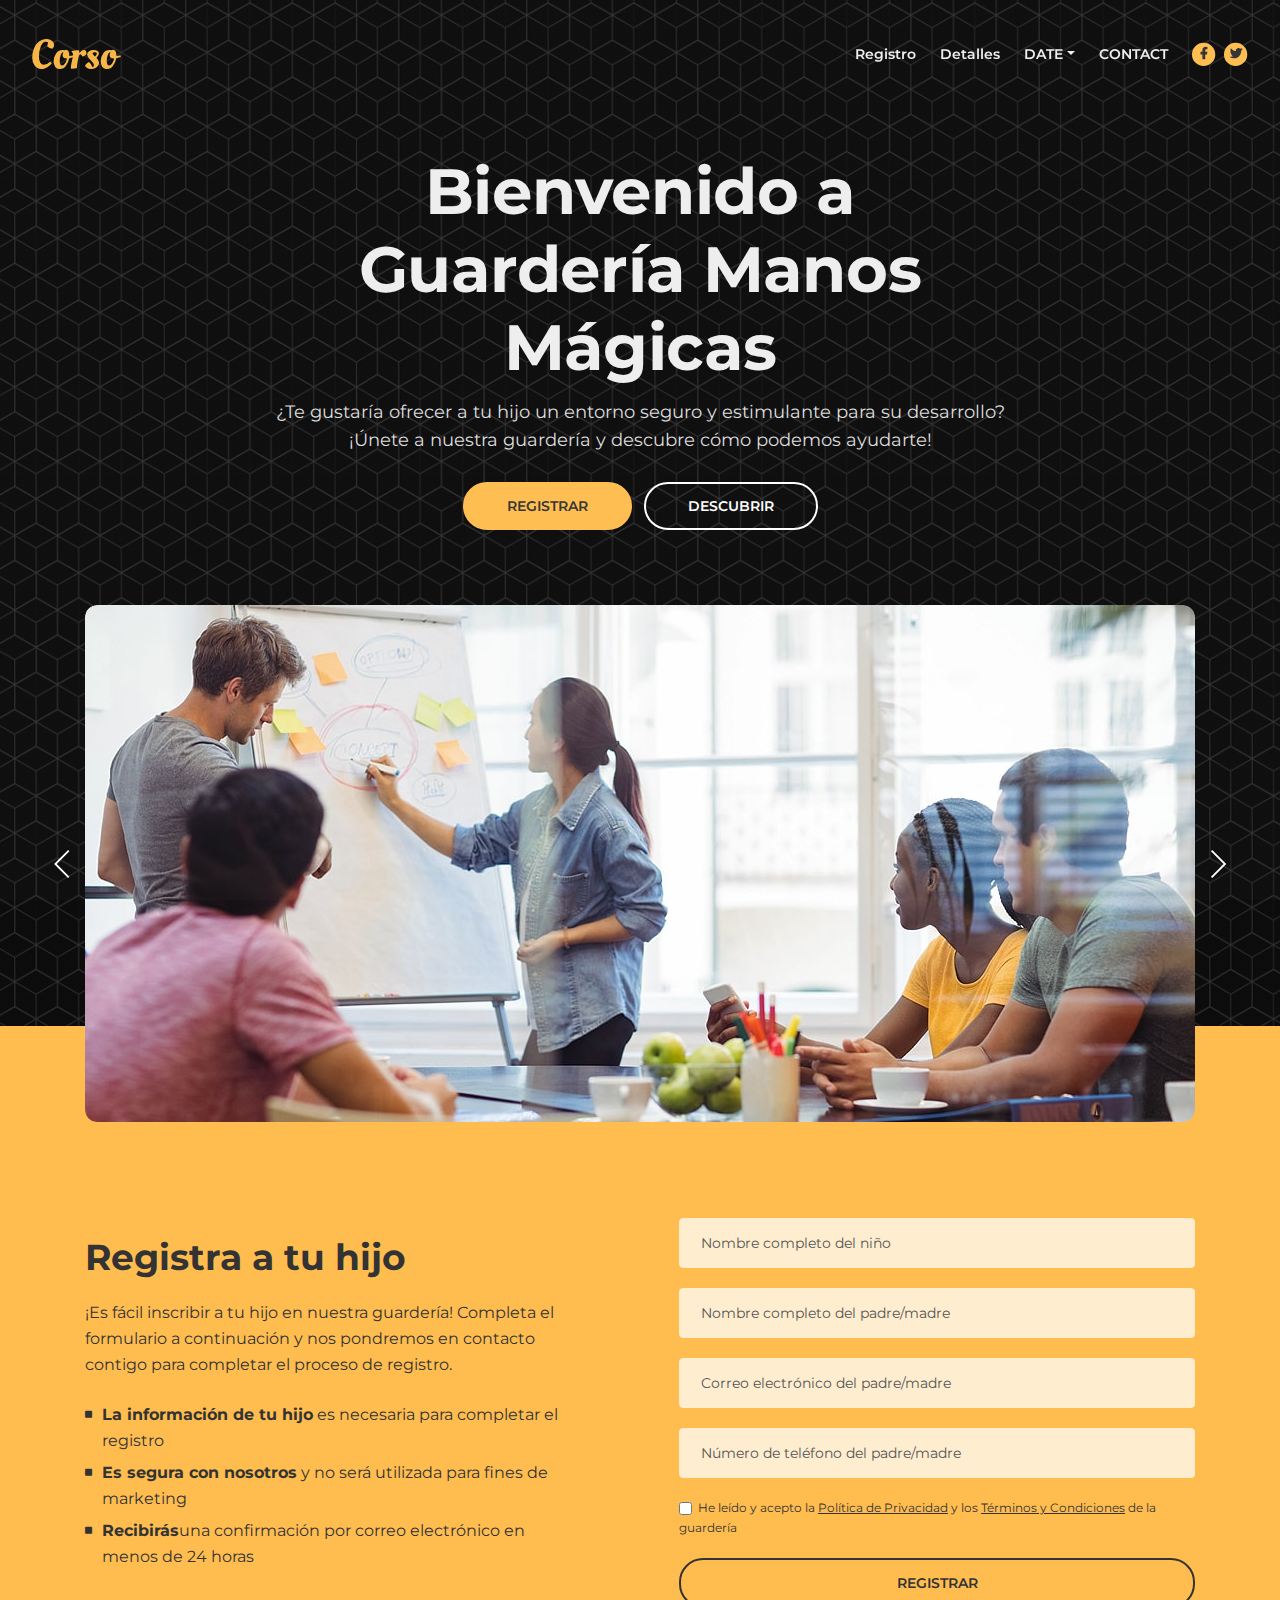
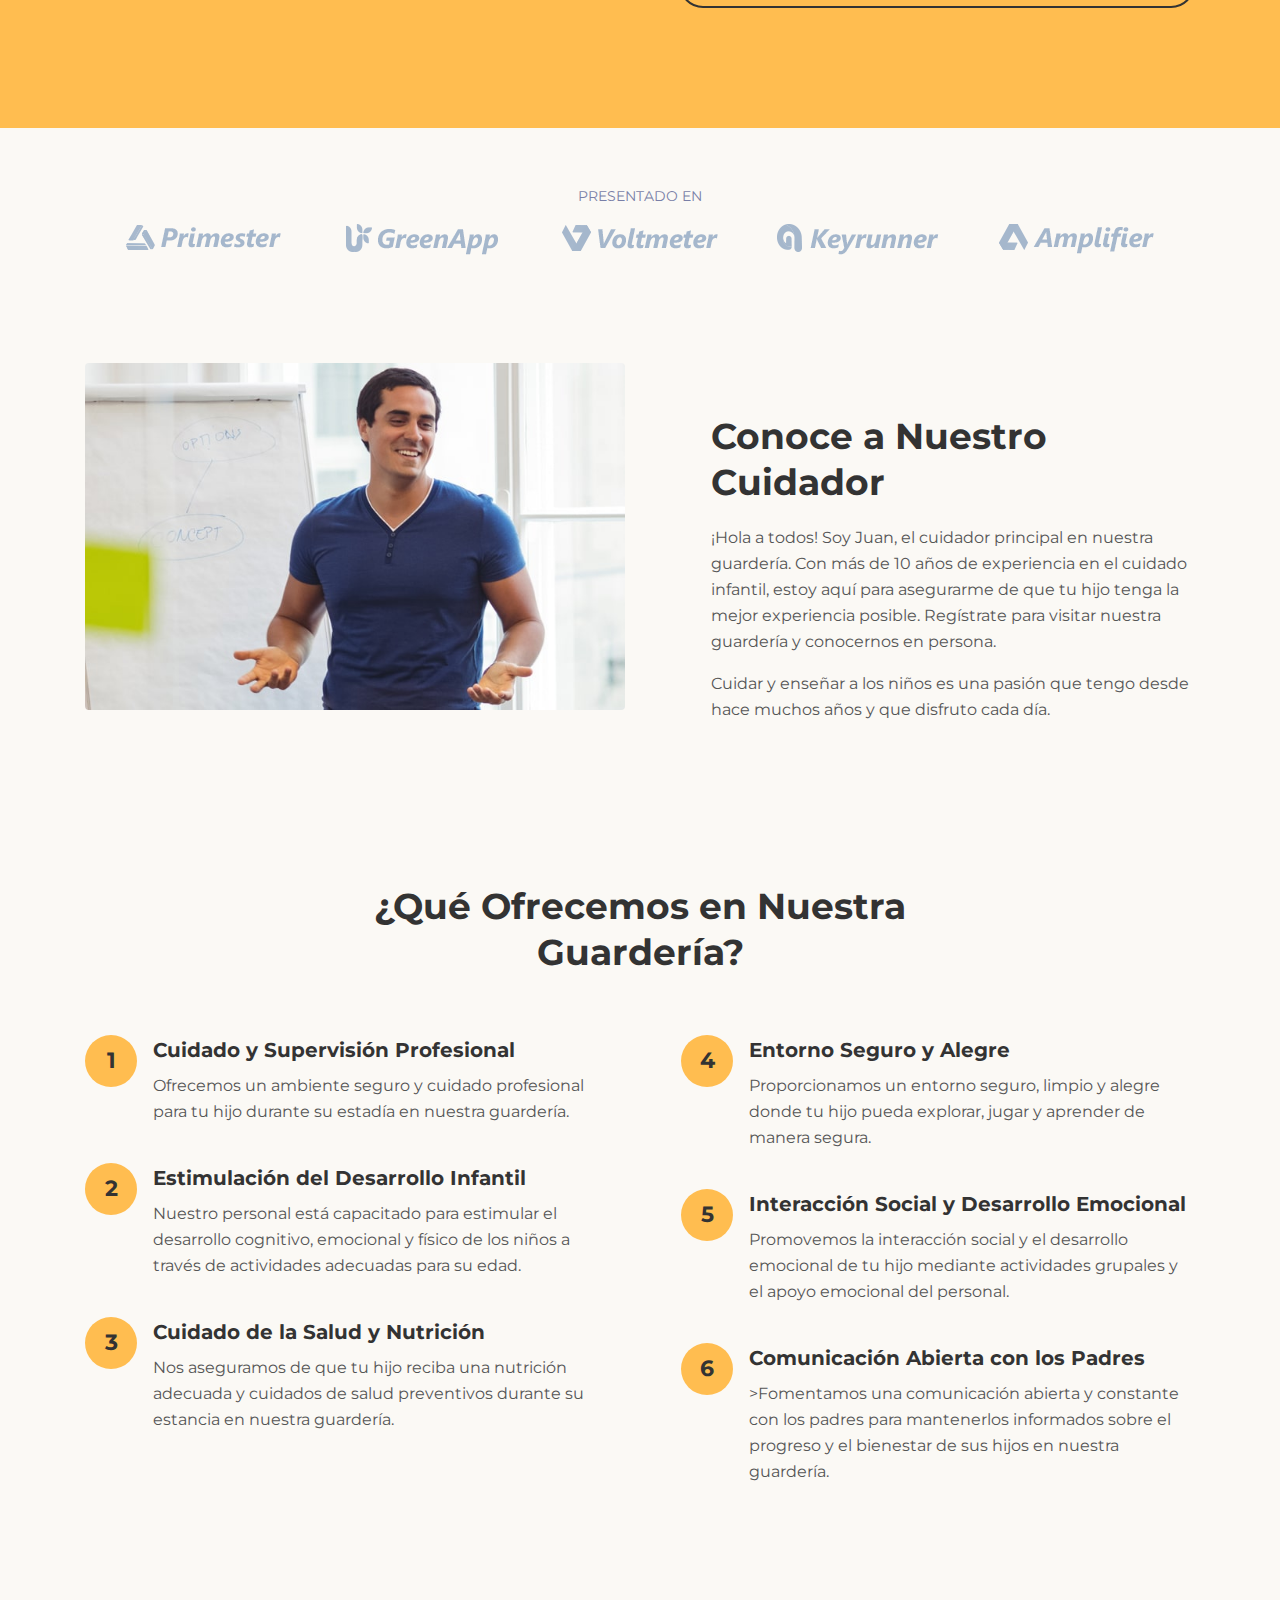
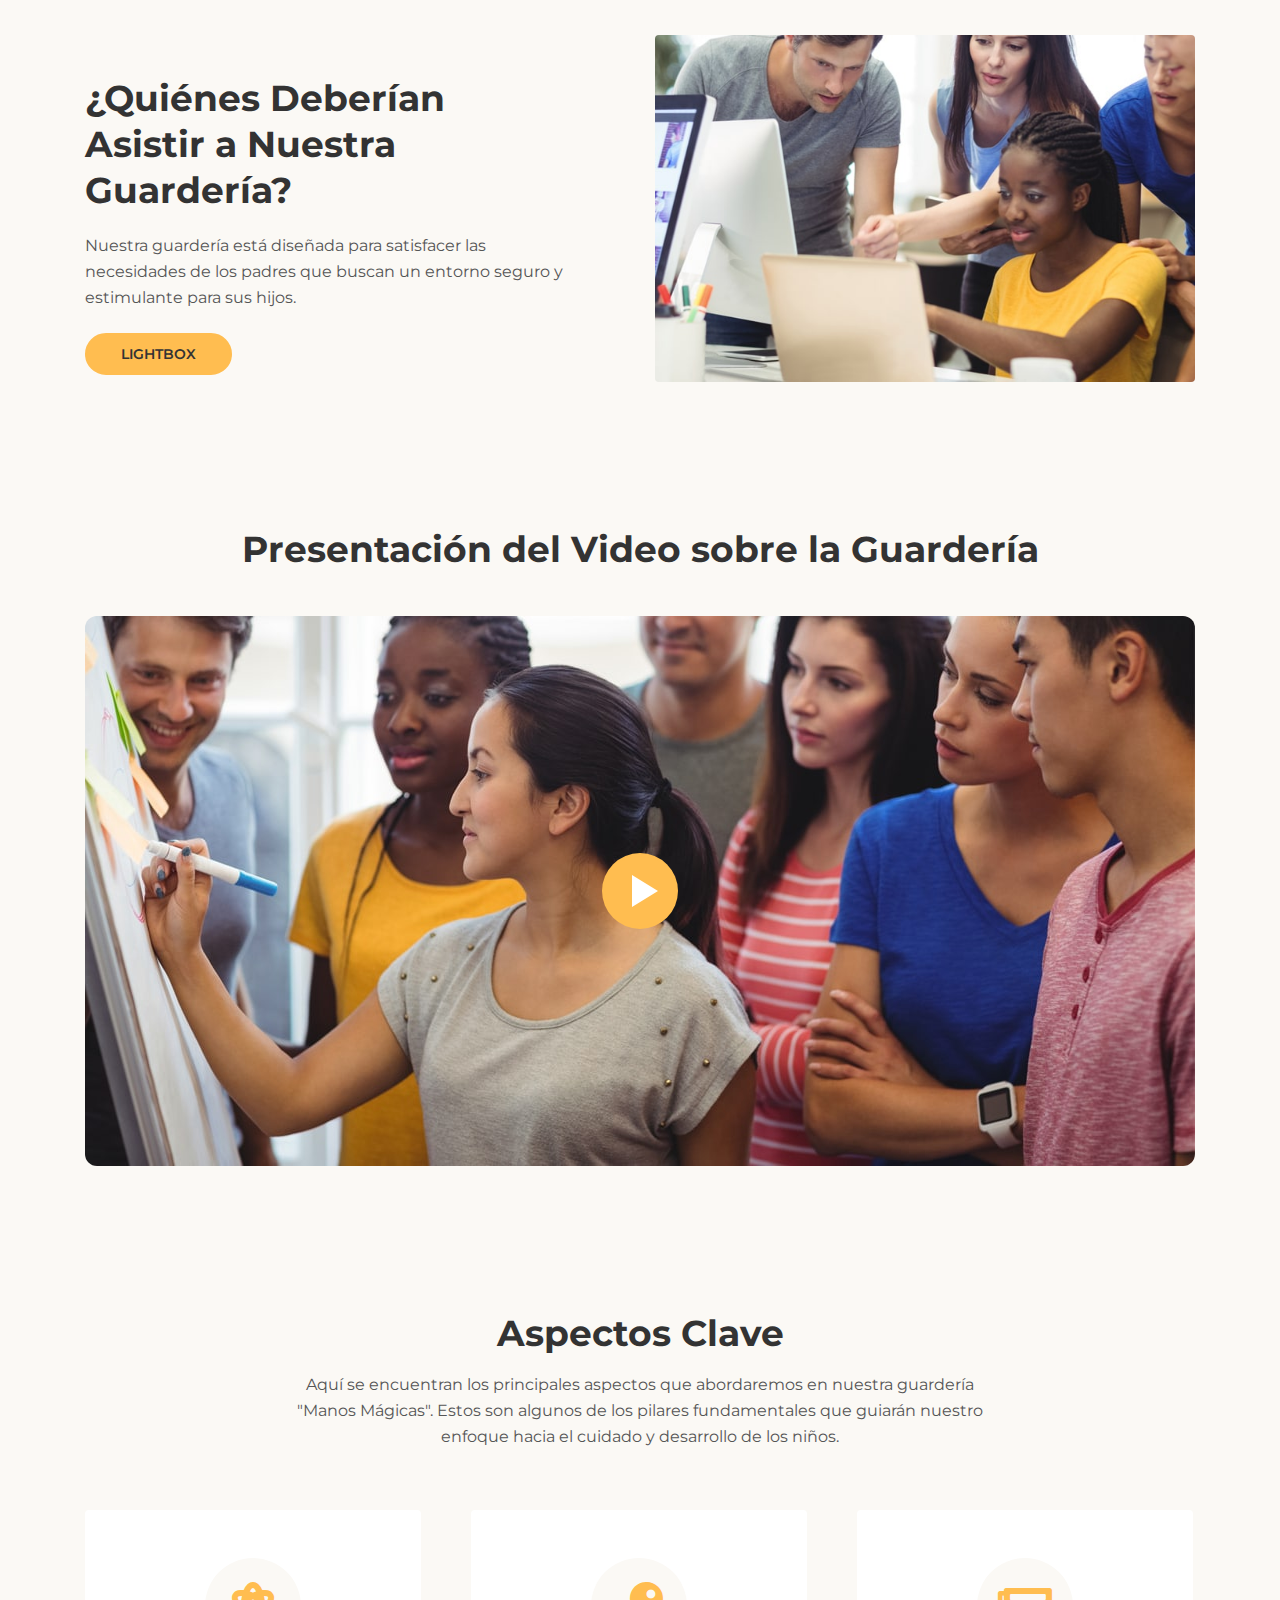
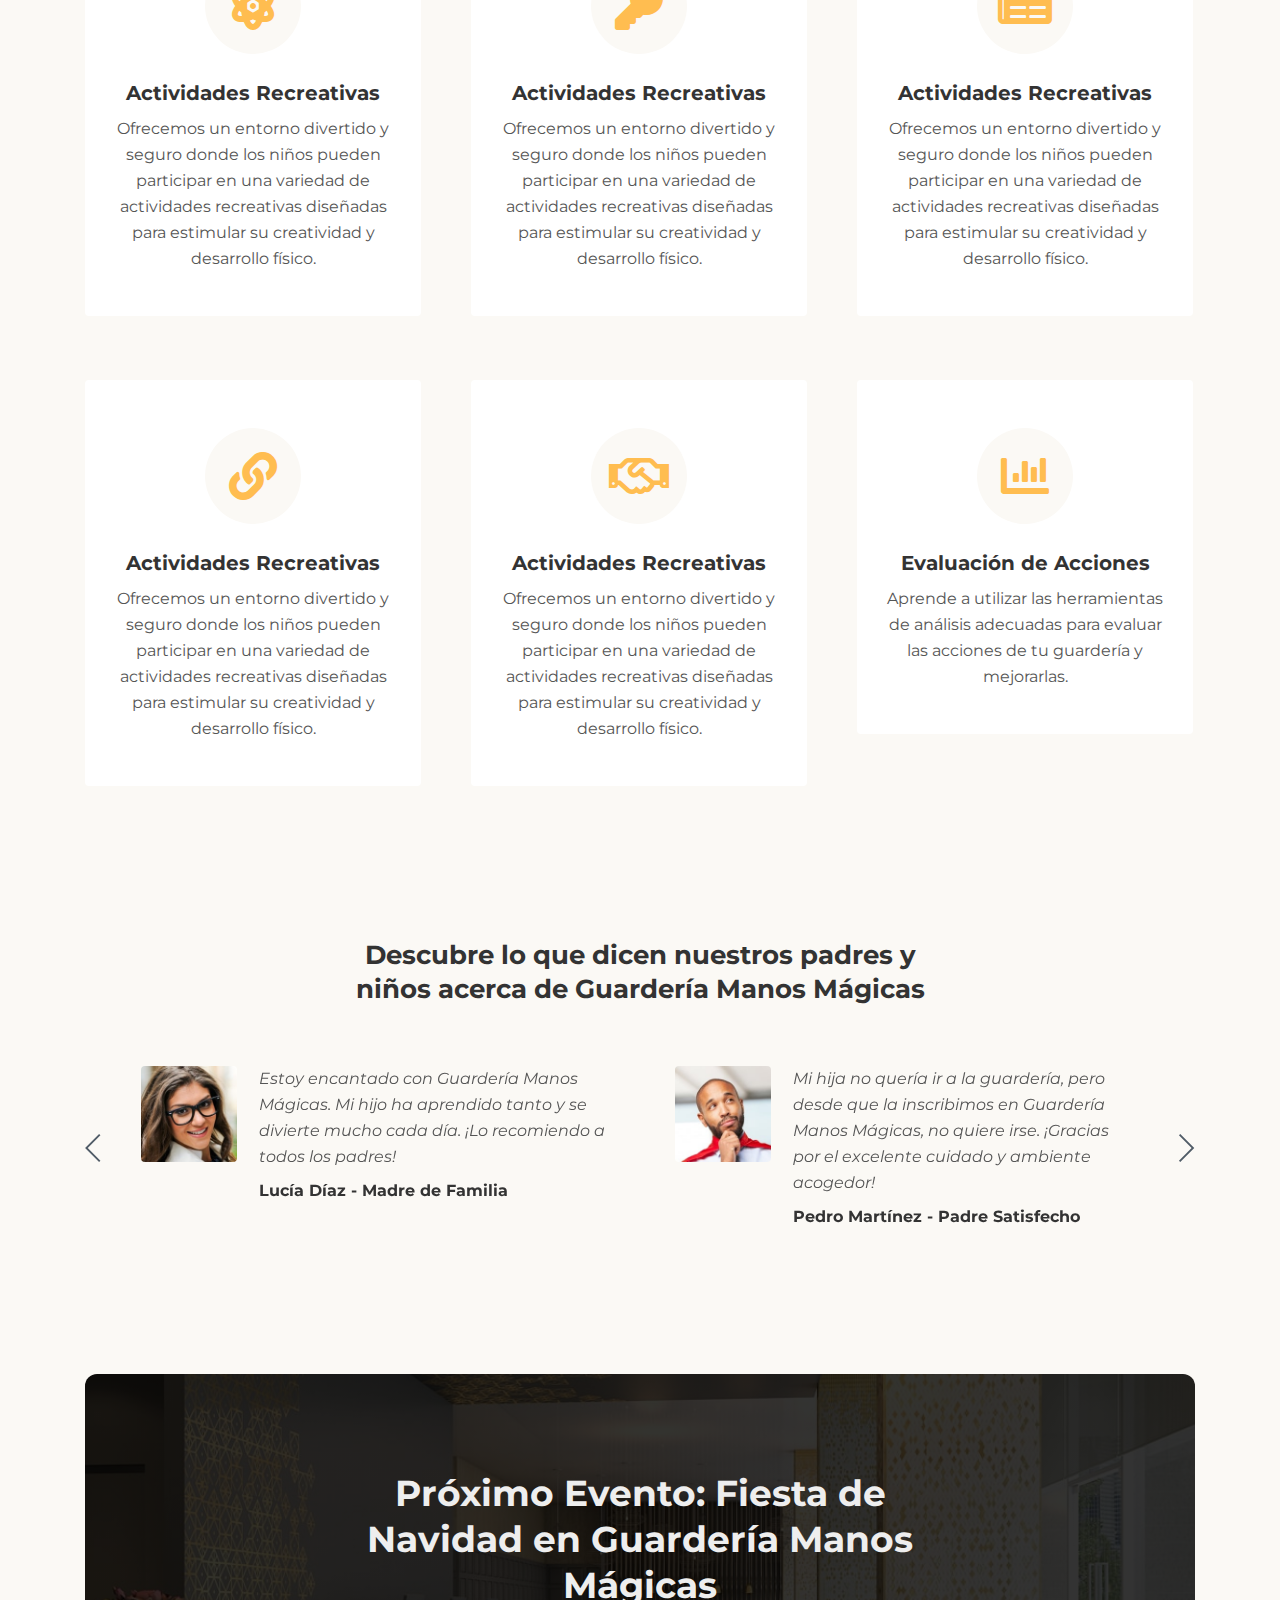
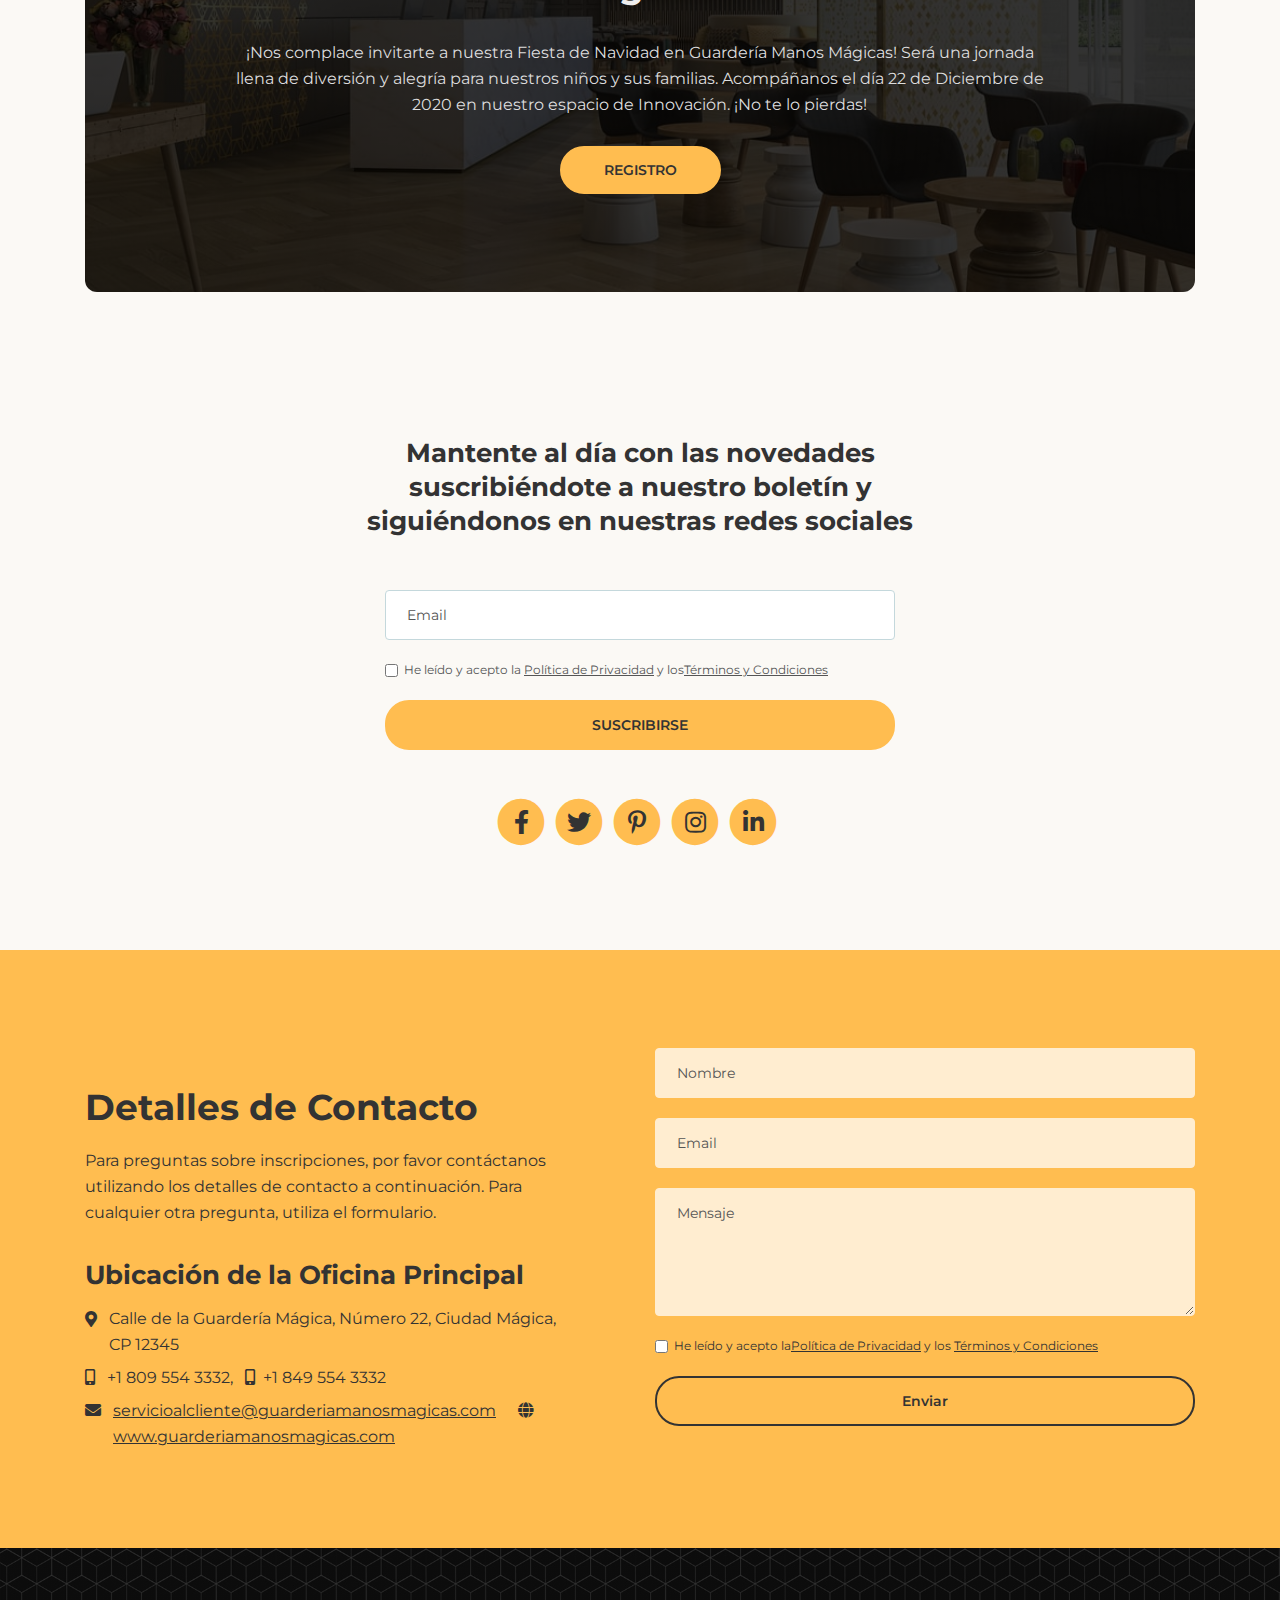
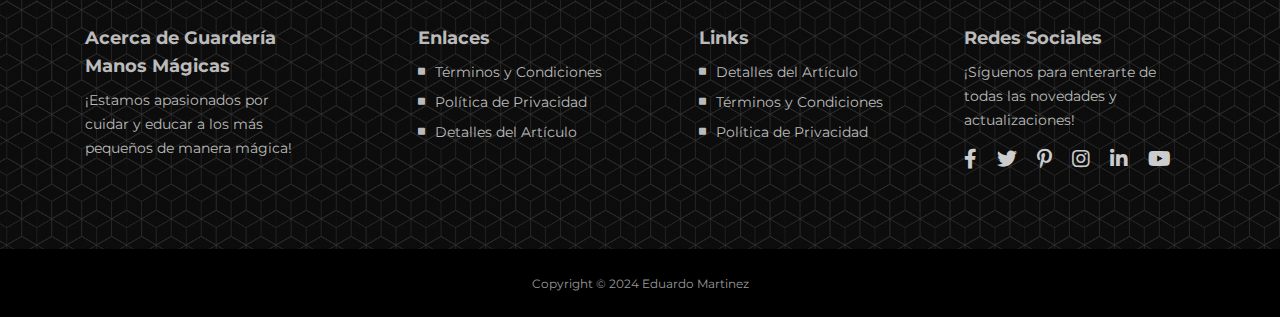
==== index.html @ c06a8de7 "Update index.html" ====
<!DOCTYPE html>
<html lang="en">
<head>
    <meta charset="utf-8">
    <meta name="viewport" content="width=device-width, initial-scale=1, shrink-to-fit=no">
    
    <!-- SEO Meta Tags -->
    <meta name="description" content="Landing page template built with HTML and Bootstrap 4 for presenting training courses, classes, workshops and for convincing visitors to register using the form.">
    <meta name="author" content="Inovatik">

    <!-- OG Meta Tags to improve the way the post looks when you share the page on LinkedIn, Facebook, Google+ -->
	<meta property="og:site_name" content="" /> <!-- website name -->
	<meta property="og:site" content="" /> <!-- website link -->
	<meta property="og:title" content=""/> <!-- title shown in the actual shared post -->
	<meta property="og:description" content="" /> <!-- description shown in the actual shared post -->
	<meta property="og:image" content="" /> <!-- image link, make sure it's jpg -->
	<meta property="og:url" content="" /> <!-- where do you want your post to link to -->
	<meta property="og:type" content="article" />

    <!-- Website Title -->
    <title>Guarderia Manos Mágicas</title>
    
    <!-- Styles -->
    <link href="https://fonts.googleapis.com/css?family=Montserrat:400,400i,600,700,700i&display=swap" rel="stylesheet">
    <link href="css/bootstrap.css" rel="stylesheet">
    <link href="css/fontawesome-all.css" rel="stylesheet">
    <link href="css/swiper.css" rel="stylesheet">
	<link href="css/magnific-popup.css" rel="stylesheet">
	<link href="css/styles.css" rel="stylesheet">
	
	<!-- Favicon  -->
    <link rel="icon" href="images/favicon.png">
</head>
<body data-spy="scroll" data-target=".fixed-top">
    
    <!-- Preloader -->
	<div class="spinner-wrapper">
        <div class="spinner">
            <div class="bounce1"></div>
            <div class="bounce2"></div>
            <div class="bounce3"></div>
        </div>
    </div>
    <!-- end of preloader -->
    

    <!-- Navigation -->
    <nav class="navbar navbar-expand-lg navbar-dark navbar-custom fixed-top">

        <!-- Text Logo - Use this if you don't have a graphic logo -->
        <!-- <a class="navbar-brand logo-text page-scroll" href="index.html">Corso</a> -->

        <!-- Image Logo -->
        <a class="navbar-brand logo-image" href="index.html"><img src="images/logo.svg" alt="alternative"></a> 
        
        <!-- Mobile Menu Toggle Button -->
        <button class="navbar-toggler" type="button" data-toggle="collapse" data-target="#navbarsExampleDefault" aria-controls="navbarsExampleDefault" aria-expanded="false" aria-label="Toggle navigation">
            <span class="navbar-toggler-awesome fas fa-bars"></span>
            <span class="navbar-toggler-awesome fas fa-times"></span>
        </button>
        <!-- end of mobile menu toggle button -->

        <div class="collapse navbar-collapse" id="navbarsExampleDefault">
            <ul class="navbar-nav ml-auto">
                <li class="nav-item">
                    <a class="nav-link page-scroll" href="#register">Registro <span class="sr-only">(current)</span></a>
                </li>
                <li class="nav-item">
                    <a class="nav-link page-scroll" href="#description">Detalles</a>
                </li>

                <!-- Dropdown Menu -->          
                <li class="nav-item dropdown">
                    <a class="nav-link dropdown-toggle page-scroll" href="#date" id="navbarDropdown" role="button" aria-haspopup="true" aria-expanded="false">DATE</a>
                    <div class="dropdown-menu" aria-labelledby="navbarDropdown">
                        <a class="dropdown-item" href="article-details.html"><span class="item-text">ARTICLE DETAILS</span></a>
                        <div class="dropdown-divider"></div>
                        <a class="dropdown-item" href="terms-conditions.html"><span class="item-text">TERMS CONDITIONS</span></a>
                        <div class="dropdown-divider"></div>
                        <a class="dropdown-item" href="privacy-policy.html"><span class="item-text">PRIVACY POLICY</span></a>
                    </div>
                </li>
                <!-- end of dropdown menu -->

                <li class="nav-item">
                    <a class="nav-link page-scroll" href="#contact">CONTACT</a>
                </li>
            </ul>
            <span class="nav-item social-icons">
                <span class="fa-stack">
                    <a href="#your-link">
                        <i class="fas fa-circle fa-stack-2x"></i>
                        <i class="fab fa-facebook-f fa-stack-1x"></i>
                    </a>
                </span>
                <span class="fa-stack">
                    <a href="#your-link">
                        <i class="fas fa-circle fa-stack-2x"></i>
                        <i class="fab fa-twitter fa-stack-1x"></i>
                    </a>
                </span>
            </span>
        </div>
    </nav> <!-- end of navbar -->
    <!-- end of navigation -->


    <!-- Header -->
    <header id="header" class="header">
        <div class="container">
            <div class="row">
                <div class="col-lg-12">
                    <div class="text-container">
                        <div class="countdown">
                            <span id="clock"></span>
                        </div>
                        <h1>Bienvenido a Guardería Manos Mágicas</h1>
                        <p class="p-large">¿Te gustaría ofrecer a tu hijo un entorno seguro y estimulante para su desarrollo? ¡Únete a nuestra guardería y descubre cómo podemos ayudarte!</p>
                        <a class="btn-solid-lg page-scroll" href="#register">REGISTRAR</a>
                        <a class="btn-outline-lg page-scroll" href="#instructor">DESCUBRIR</a>
                    </div> <!-- end of text-container -->
                </div> <!-- end of col -->
            </div> <!-- end of row -->
        </div> <!-- end of container -->
        
        <!-- Image Slider -->
        <div class="outer-container">
            <div class="slider-container">
                <div class="swiper-container image-slider-1">
                    <div class="swiper-wrapper">
                        
                        <!-- Slide -->
                        <div class="swiper-slide" >
                            <img class="img-fluid" src="images/details-slide-1.jpg" alt="alternative">
                        </div>
                        <!-- end of slide -->

                        <!-- Slide -->
                        <div class="swiper-slide">
                            <img class="img-fluid" src="images/details-slide-2.jpg" alt="alternative">
                        </div>
                        <!-- end of slide -->

                        <!-- Slide -->
                        <div class="swiper-slide">
                            <img class="img-fluid" src="images/details-slide-3.jpg" alt="alternative">
                        </div>
                        <!-- end of slide -->

                    </div> <!-- end of swiper-wrapper -->
                    
                    <!-- Add Arrows -->
                    <div class="swiper-button-next"></div>
                    <div class="swiper-button-prev"></div>
                    <!-- end of add arrows -->
                    
                </div> <!-- end of swiper-container -->
            </div> <!-- end of slider-container -->
        </div> <!-- end of outer-container -->
        <!-- end of image slider -->

    </header> <!-- end of header -->
    <!-- end of header -->


    <!-- Registration -->
    <div id="register" class="form-1">
        <div class="container">
            <div class="row">
                <div class="col-lg-6">
                    <div class="text-container">
                        <h2>Registra a tu hijo</h2>
                        <p>¡Es fácil inscribir a tu hijo en nuestra guardería! Completa el formulario a continuación y nos pondremos en contacto contigo para completar el proceso de registro.</p>
                        <ul class="list-unstyled li-space-lg">
                            <li class="media">
                                <i class="fas fa-square"></i>
                                <div class="media-body"><strong>La información de tu hijo</strong> es necesaria para completar el registro</div>
                            </li>
                            <li class="media">
                                <i class="fas fa-square"></i>
                                <div class="media-body"><strong>Es segura con nosotros</strong> y no será utilizada para fines de marketing</div>
                            </li>
                            <li class="media">
                                <i class="fas fa-square"></i>
                                <div class="media-body"><strong>Recibirás</strong>una confirmación por correo electrónico en menos de 24 horas</div>
                            </li>
                        </ul>
                    </div> <!-- end of text-container -->
                </div> <!-- end of col -->
                <div class="col-lg-6">

                    <!-- Registration Form -->
                    <div class="form-container">
                        <form id="registrationForm" data-toggle="validator" data-focus="false">
                            <div class="form-group">
                                <input type="text" class="form-control-input" id="rname" name="rname" required>
                                <label class="label-control" for="rname">Nombre completo del niño</label>
                                <div class="help-block with-errors"></div>
                            </div>
                            <div class="form-group">
                                <input type="text" class="form-control-input" id="parentname" name="parentname" required>
                                <label class="label-control" for="parentname">Nombre completo del padre/madre</label>
                                <div class="help-block with-errors"></div>
                            </div>
                            <div class="form-group">
                                <input type="email" class="form-control-input" id="remail" name="remail" required>
                                <label class="label-control" for="remail">Correo electrónico del padre/madre</label>
                                <div class="help-block with-errors"></div>
                            </div>
                            <div class="form-group">
                                <input type="text" class="form-control-input" id="rphone" name="rphone" required>
                                <label class="label-control" for="rphone">Número de teléfono del padre/madre</label>
                                <div class="help-block with-errors"></div>
                            </div>
                            <div class="form-group checkbox">
                                <input type="checkbox" id="rterms" value="Agreed-to-Terms" name="rterms" required>He leído y acepto la <a href="privacy-policy.html">Política de Privacidad</a> y los  <a href="terms-conditions.html">Términos y Condiciones</a> de la guardería</a>
                                <div class="help-block with-errors"></div>
                            </div>
                            <div class="form-group">
                                <button type="submit" class="form-control-submit-button">REGISTRAR</button>
                            </div>
                            <div class="form-message">
                                <div id="rmsgSubmit" class="h3 text-center hidden"></div>
                            </div>
                        </form>
                    </div> <!-- end of form-container -->
                    <!-- end of registration form -->
                    
                </div> <!-- end of col -->
            </div> <!-- end of row -->
        </div> <!-- end of container -->
    </div> <!-- end of form-1 -->
    <!-- end of registration -->


    <!-- Partners -->
    <div class="slider-1">
        <div class="container">
            <div class="row">
                <div class="col-lg-12">
                    <p class="p-small">PRESENTADO EN</p>

                    <!-- Image Slider -->
                    <div class="slider-container">
                        <div class="swiper-container image-slider-2">
                            <div class="swiper-wrapper">
                                <div class="swiper-slide">
                                        <img class="img-fluid" src="images/customer-logo-1.png" alt="alternative">
                                </div>
                                <div class="swiper-slide">
                                        <img class="img-fluid" src="images/customer-logo-2.png" alt="alternative">
                                </div>
                                <div class="swiper-slide">
                                        <img class="img-fluid" src="images/customer-logo-3.png" alt="alternative">
                                </div>
                                <div class="swiper-slide">
                                        <img class="img-fluid" src="images/customer-logo-4.png" alt="alternative">
                                </div>
                                <div class="swiper-slide">
                                        <img class="img-fluid" src="images/customer-logo-5.png" alt="alternative">
                                </div>
                                <div class="swiper-slide">
                                        <img class="img-fluid" src="images/customer-logo-6.png" alt="alternative">
                                </div>
                            </div> <!-- end of swiper-wrapper -->
                        </div> <!-- end of swiper container -->
                    </div> <!-- end of slider-container -->
                    <!-- end of image slider -->

                </div> <!-- end of col -->
            </div> <!-- end of row -->
        </div> <!-- end of container -->
    </div> <!-- end of slider-1 -->
    <!-- end of partners -->


    <!-- Instructor -->
    <div id="instructor" class="basic-1">
        <div class="container">
            <div class="row">
                <div class="col-lg-6">
                    <img class="img-fluid" src="images/instructor.jpg" alt="alternative">
                </div> <!-- end of col -->
                <div class="col-lg-6">
                    <div class="text-container">
                        <h2>Conoce a Nuestro Cuidador</h2>
                        <p>¡Hola a todos! Soy Juan, el cuidador principal en nuestra guardería. Con más de 10 años de experiencia en el cuidado infantil, estoy aquí para asegurarme de que tu hijo tenga la mejor experiencia posible. Regístrate para visitar nuestra guardería y conocernos en persona.</p>
                        <p>Cuidar y enseñar a los niños es una pasión que tengo desde hace muchos años y que disfruto cada día.</p>
                    </div> <!-- end of text-container -->
                </div> <!-- end of col -->
            </div> <!-- end of row -->
        </div> <!-- end of container -->
    </div> <!-- end of basic-1 -->
    <!-- end of instructor -->


    <!-- Description -->
    <div id="description" class="basic-2">
        <div class="container">
            <div class="row">
                <div class="col-lg-12">
                    <h2>¿Qué Ofrecemos en Nuestra Guardería?</h2>
                </div> <!-- end of col -->
            </div> <!-- end of row -->
            <div class="row">
                <div class="col-lg-6">
                    <ul class="list-unstyled li-space-lg first">
                        <li class="media">
                            <i class="bullet">1</i>
                            <div class="media-body">
                                <h4>Cuidado y Supervisión Profesional</h4>
                                <p>Ofrecemos un ambiente seguro y cuidado profesional para tu hijo durante su estadía en nuestra guardería.</p>
                            </div>
                        </li>
                        <li class="media">
                            <i class="bullet">2</i>
                            <div class="media-body">
                                <h4>Estimulación del Desarrollo Infantil</h4>
                                <p>Nuestro personal está capacitado para estimular el desarrollo cognitivo, emocional y físico de los niños a través de actividades adecuadas para su edad.</p>
                            </div>
                        </li>
                        <li class="media">
                            <i class="bullet">3</i>
                            <div class="media-body">
                                <h4>Cuidado de la Salud y Nutrición</h4>
                                <p>Nos aseguramos de que tu hijo reciba una nutrición adecuada y cuidados de salud preventivos durante su estancia en nuestra guardería.</p>
                            </div>
                        </li>
                    </ul>
                </div> <!-- end of col -->
                <div class="col-lg-6">
                    <ul class="list-unstyled li-space-lg second">
                        <li class="media">
                            <i class="bullet">4</i>
                            <div class="media-body">
                                <h4>Entorno Seguro y Alegre</h4>
                                <p>Proporcionamos un entorno seguro, limpio y alegre donde tu hijo pueda explorar, jugar y aprender de manera segura.</p>
                            </div>
                        </li>
                        <li class="media">
                            <i class="bullet">5</i>
                            <div class="media-body">
                                <h4>Interacción Social y Desarrollo Emocional</h4>
                                <p>Promovemos la interacción social y el desarrollo emocional de tu hijo mediante actividades grupales y el apoyo emocional del personal.</p>
                            </div>
                        </li>
                        <li class="media">
                            <i class="bullet">6</i>
                            <div class="media-body">
                                <h4>Comunicación Abierta con los Padres</h4>
                                <p>>Fomentamos una comunicación abierta y constante con los padres para mantenerlos informados sobre el progreso y el bienestar de sus hijos en nuestra guardería.</p>
                            </div>
                        </li>
                    </ul>
                </div> <!-- end of col -->
            </div> <!-- end of row -->
        </div> <!-- end of container -->
    </div> <!-- end of basic-2 -->
    <!-- end of description -->


    <!-- Students -->
    <div class="basic-3">
        <div class="container">
            <div class="row">
                <div class="col-lg-6">
                    <div class="text-container">
                        <h2>¿Quiénes Deberían Asistir a Nuestra Guardería?</h2>
                        <p>Nuestra guardería está diseñada para satisfacer las necesidades de los padres que buscan un entorno seguro y estimulante para sus hijos.  </p>
                        <a class="btn-solid-reg popup-with-move-anim" href="#details-lightbox">LIGHTBOX</a>
                    </div> <!-- end of text-container -->
                </div> <!-- end of col -->
                <div class="col-lg-6">
                    <img class="img-fluid" src="images/students.jpg" alt="alternative">
                </div> <!-- end of col -->
            </div> <!-- end of row -->
        </div> <!-- end of container -->
    </div> <!-- end of basic-3 -->
    <!-- end of students -->


    <!-- Details Lightbox -->
	<div id="details-lightbox" class="lightbox-basic zoom-anim-dialog mfp-hide">
        <div class="container">
            <div class="row">
                <button title="Close (Esc)" type="button" class="mfp-close x-button">×</button>
                <div class="col-lg-8">
                    <div class="image-container">
                        <img class="img-fluid" src="images/details-lightbox.jpg" alt="alternative">
                    </div> <!-- end of image-container -->
                </div> <!-- end of col -->
                <div class="col-lg-4">
                    <h3>Guardería "Manos Mágicas"</h3>
                    <hr>
                    <h5>Para todas las edades</h5>
                    <p>Nuestra guardería está dedicada a proporcionar un entorno seguro y estimulante para todos los niños, desde bebés hasta niños en edad preescolar.</p>
                    <ul class="list-unstyled li-space-lg">
                        <li class="media">
                            <i class="fas fa-square"></i><div class="media-body">Link building framework</div>
                        </li>
                        <li class="media">
                            <i class="fas fa-square"></i><div class="media-body">Know your current position</div>
                        </li>
                        <li class="media">
                            <i class="fas fa-square"></i><div class="media-body">Partnering with blogs</div>
                        </li>
                        <li class="media">
                            <i class="fas fa-square"></i><div class="media-body">Naming your images</div>
                        </li>
                        <li class="media">
                            <i class="fas fa-square"></i><div class="media-body">Creating good sitemaps</div>
                        </li>
                        <li class="media">
                            <i class="fas fa-square"></i><div class="media-body">Writing for humans</div>
                        </li>
                    </ul>
                    <a class="btn-solid-reg mfp-close page-scroll" href="#register">SIGN UP</a> <a class="btn-outline-reg mfp-close as-button" href="#screenshots">Atras</a>
                </div> <!-- end of col -->
            </div> <!-- end of row -->
        </div> <!-- end of container -->
    </div> <!-- end of lightbox-basic -->
    <!-- end of details lightbox -->


    <!-- Video -->
    <div class="basic-4">
        <div class="container">
            <div class="row">
                <div class="col-lg-12">
                    <h2>Presentación del Video sobre la Guardería</h2>

                    <!-- Video Preview -->
                    <div class="image-container">
                        <div class="video-wrapper">
                            <a class="popup-youtube" href="https://www.youtube.com/watch?v=fLCjQJCekTs" data-effect="fadeIn">
                                <img class="img-fluid" src="images/video.jpg" alt="alternative">
                                <span class="video-play-button">
                                    <span></span>
                                </span>
                            </a>
                        </div> <!-- end of video-wrapper -->
                    </div> <!-- end of image-container -->
                    <!-- end of video preview -->

                </div> <!-- end of col -->
            </div> <!-- end of row -->
        </div> <!-- end of container -->
    </div> <!-- end of basic-4 -->
    <!-- end of video -->


    <!-- Takeaways -->
    <div class="cards">
        <div class="container">
            <div class="row">
                <div class="col-lg-12">
                    <h2>Aspectos Clave</h2>
                    <p class="p-heading">Aquí se encuentran los principales aspectos que abordaremos en nuestra guardería "Manos Mágicas". Estos son algunos de los pilares fundamentales que guiarán nuestro enfoque hacia el cuidado y desarrollo de los niños.</p>
                </div> <!-- end of col -->
            </div> <!-- end of row -->
            <div class="row">
                <div class="col-lg-12">

                    <!-- Card -->
                    <div class="card">
                        <div class="card-image">
                            <i class="fas fa-atom"></i>
                        </div>
                        <div class="card-body">
                            <h4 class="card-title">Actividades Recreativas</h4>
                            <p>Ofrecemos un entorno divertido y seguro donde los niños pueden participar en una variedad de actividades recreativas diseñadas para estimular su creatividad y desarrollo físico.</p></p>
                        </div>
                    </div>
                    <!-- end of card -->

                    <!-- Card -->
                    <div class="card">
                        <div class="card-image">
                            <i class="fas fa-key"></i>
                        </div>
                         <div class="card-body">
                            <h4 class="card-title">Actividades Recreativas</h4>
                            <p>Ofrecemos un entorno divertido y seguro donde los niños pueden participar en una variedad de actividades recreativas diseñadas para estimular su creatividad y desarrollo físico.</p></p>
                        </div>
                    </div>
                    <!-- end of card -->


                    <!-- Card -->
                    <div class="card">
                        <div class="card-image">
                            <i class="fas fa-newspaper"></i>
                        </div>
                        <div class="card-body">
                            <h4 class="card-title">Actividades Recreativas</h4>
                            <p>Ofrecemos un entorno divertido y seguro donde los niños pueden participar en una variedad de actividades recreativas diseñadas para estimular su creatividad y desarrollo físico.</p></p>
                        </div>
                    </div>
                    <!-- end of card -->

                    <!-- Card -->
                    <div class="card">
                        <div class="card-image">
                            <i class="fas fa-link"></i>
                        </div>
                       <div class="card-body">
                            <h4 class="card-title">Actividades Recreativas</h4>
                            <p>Ofrecemos un entorno divertido y seguro donde los niños pueden participar en una variedad de actividades recreativas diseñadas para estimular su creatividad y desarrollo físico.</p></p>
                        </div>
                    </div>
                    <!-- end of card -->

                    <!-- Card -->
                    <div class="card">
                        <div class="card-image">
                            <i class="far fa-handshake"></i>
                        </div>
                       <div class="card-body">
                            <h4 class="card-title">Actividades Recreativas</h4>
                            <p>Ofrecemos un entorno divertido y seguro donde los niños pueden participar en una variedad de actividades recreativas diseñadas para estimular su creatividad y desarrollo físico.</p></p>
                        </div>
                    </div>
                    <!-- end of card -->


                    <!-- Card -->
                    <div class="card">
                        <div class="card-image">
                            <i class="fas fa-chart-bar"></i>
                        </div>
                        <div class="card-body">
                            <h4 class="card-title">Evaluación de Acciones</h4>
                            <p>Aprende a utilizar las herramientas de análisis adecuadas para evaluar las acciones de tu guardería y mejorarlas.</p>
                        </div>
                    </div>
                    <!-- end of card -->
                    
                </div> <!-- end of col -->
            </div> <!-- end of row -->
        </div> <!-- end of container -->
    </div> <!-- end of cards -->
    <!-- end of takeaways -->


    <!-- Testimonials -->
    <div class="slider-2">
        <div class="container">
            <div class="row">
                <div class="col-lg-12">
                    <h3>Descubre lo que dicen nuestros padres y niños acerca de Guardería Manos Mágicas</h3>

                    <!-- Text Slider -->
                    <div class="slider-container">
                        <div class="swiper-container text-slider">
                            <div class="swiper-wrapper">
                                
                                <!-- Slide -->
                                <div class="swiper-slide">
                                    <div class="image-wrapper">
                                        <img class="img-fluid" src="images/testimonial-1.jpg" alt="alternative">
                                    </div> <!-- end of image-wrapper -->
                                    <div class="text-wrapper">
                                        <div class="testimonial-text">Estoy encantado con Guardería Manos Mágicas. Mi hijo ha aprendido tanto y se divierte mucho cada día. ¡Lo recomiendo a todos los padres!</div>
                                        <div class="testimonial-author">Lucía Díaz - Madre de Familia</div>
                                    </div> <!-- end of text-wrapper -->
                                </div> <!-- end of swiper-slide -->
                                <!-- end of slide -->

                                <!-- Slide -->
                                <div class="swiper-slide">
                                    <div class="image-wrapper">
                                        <img class="img-fluid" src="images/testimonial-2.jpg" alt="alternative">
                                    </div> <!-- end of image-wrapper -->
                                    <div class="text-wrapper">
                                        <div class="testimonial-text">Mi hija no quería ir a la guardería, pero desde que la inscribimos en Guardería Manos Mágicas, no quiere irse. ¡Gracias por el excelente cuidado y ambiente acogedor!</div>
                                        <div class="testimonial-author">Pedro Martínez - Padre Satisfecho</div>
                                    </div> <!-- end of text-wrapper -->
                                </div> <!-- end of swiper-slide -->
                                <!-- end of slide -->

                                <!-- Slide -->
                                <div class="swiper-slide">
                                    <div class="image-wrapper">
                                        <img class="img-fluid" src="images/testimonial-3.jpg" alt="alternative">
                                    </div> <!-- end of image-wrapper -->
                                    <div class="text-wrapper">
                                        <div class="testimonial-text">Me siento como en casa en Guardería Manos Mágicas. Las tías son muy amables y siempre hacemos actividades divertidas. ¡Es la mejor guardería del mundo!</div>
                                        <div class="testimonial-author">Sofía - Niña Feliz<</div>
                                    </div> <!-- end of text-wrapper -->
                                </div> <!-- end of swiper-slide -->
                                <!-- end of slide -->

                                <!-- Slide -->
                                <div class="swiper-slide">
                                    <div class="image-wrapper">
                                        <img class="img-fluid" src="images/testimonial-4.jpg" alt="alternative">
                                    </div> <!-- end of image-wrapper -->
                                    <div class="text-wrapper">
                                        <div class="testimonial-text">¡Me encanta ir a Guardería Manos Mágicas! Juego, aprendo cosas nuevas y tengo muchos amigos. ¡Es genial!</div>
                                        <div class="testimonial-author">Diego - Niño Alegre</div>
                                    </div> <!-- end of text-wrapper -->
                                </div> <!-- end of swiper-slide -->
                                <!-- end of slide -->

                            </div> <!-- end of swiper-wrapper -->
                            
                            <!-- Add Arrows -->
                            <div class="swiper-button-next"></div>
                            <div class="swiper-button-prev"></div>
                            <!-- end of add arrows -->

                        </div> <!-- end of swiper-container -->
                    </div> <!-- end of slider-container -->
                    <!-- end of text slider -->

                </div> <!-- end of col -->
            </div> <!-- end of row -->
        </div> <!-- end of container -->
    </div> <!-- end of slider-2 -->
    <!-- end of testimonials -->


    <!-- Date -->
    <div id="date" class="basic-5">
        <div class="container">
            <div class="row">
                <div class="col-lg-12">
                    <div class="text-container">
                        <h2>Próximo Evento: Fiesta de Navidad en Guardería Manos Mágicas</h2>
                        <p>¡Nos complace invitarte a nuestra Fiesta de Navidad en Guardería Manos Mágicas! Será una jornada llena de diversión y alegría para nuestros niños y sus familias. Acompáñanos el día 22 de Diciembre de 2020 en nuestro espacio de Innovación. ¡No te lo pierdas!</p>
                        <a class="btn-solid-lg page-scroll" href="#register">REGISTRO</a>
                    </div> <!-- end of text-container -->
                </div> <!-- end of col -->
            </div> <!-- end of row -->
        </div> <!-- end of container -->
    </div> <!-- end of basic-5 -->
    <!-- end of date -->


    <!-- Newsletter -->
    <div class="form-2">
        <div class="container">
            <div class="row">
                <div class="col-lg-12">
                    <h3>Mantente al día con las novedades suscribiéndote a nuestro boletín y siguiéndonos en nuestras redes sociales</h3>
                    
                    <!-- Newsletter Form -->
                    <form id="newsletterForm" data-toggle="validator" data-focus="false">
                        <div class="form-group">
                            <input type="email" class="form-control-input" id="nemail" required>
                            <label class="label-control" for="nemail">Email</label>
                            <div class="help-block with-errors"></div>
                        </div>
                        <div class="form-group checkbox">
                            <input type="checkbox" id="nterms" value="Agreed-to-Terms" required>He leído y acepto la  <a href="privacy-policy.html">Política de Privacidad</a> y los<a href="terms-conditions.html">Términos y Condiciones</a> 
                            <div class="help-block with-errors"></div>
                        </div>
                        <div class="form-group">
                            <button type="submit" class="form-control-submit-button">SUSCRIBIRSE</button>
                        </div>
                        <div class="form-message">
                            <div id="nmsgSubmit" class="h3 text-center hidden"></div>
                        </div>
                    </form>
                    <!-- end of newsletter form -->

                    <!-- Social Links -->
                    <div class="icon-container">
                        <span class="fa-stack">
                            <a href="#your-link">
                                <i class="fas fa-circle fa-stack-2x"></i>
                                <i class="fab fa-facebook-f fa-stack-1x"></i>
                            </a>
                        </span>
                        <span class="fa-stack">
                            <a href="#your-link">
                                <i class="fas fa-circle fa-stack-2x"></i>
                                <i class="fab fa-twitter fa-stack-1x"></i>
                            </a>
                        </span>
                        <span class="fa-stack">
                            <a href="#your-link">
                                <i class="fas fa-circle fa-stack-2x"></i>
                                <i class="fab fa-pinterest-p fa-stack-1x"></i>
                            </a>
                        </span>
                        <span class="fa-stack">
                            <a href="#your-link">
                                <i class="fas fa-circle fa-stack-2x"></i>
                                <i class="fab fa-instagram fa-stack-1x"></i>
                            </a>
                        </span>
                        <span class="fa-stack">
                            <a href="#your-link">
                                <i class="fas fa-circle fa-stack-2x"></i>
                                <i class="fab fa-linkedin-in fa-stack-1x"></i>
                            </a>
                        </span>
                    </div> <!-- end of icon-container -->
                    <!-- end of social icons -->

                </div> <!-- end of col -->
            </div> <!-- end of row -->
        </div> <!-- end of container -->
    </div> <!-- end of form-2 -->
    <!-- end of newsletter -->


    <!-- Contact -->
    <div id="contact" class="form-3">
        <div class="container">
            <div class="row">
                <div class="col-lg-6">
                    <div class="text-container">
                        <h2>Detalles de Contacto</h2>
                        <p>Para preguntas sobre inscripciones, por favor contáctanos utilizando los detalles de contacto a continuación. Para cualquier otra pregunta, utiliza el formulario.</p>
                        <h3>Ubicación de la Oficina Principal</h3>
                        <ul class="list-unstyled li-space-lg">
                            <li class="media">
                                <i class="fas fa-map-marker-alt"></i>
                                <div class="media-body">Calle de la Guardería Mágica, Número 22, Ciudad Mágica, CP 12345</div>
                            </li>
                            <li class="media">
                                <i class="fas fa-mobile-alt"></i>
                                <div class="media-body">+1 809 554 3332, &nbsp;&nbsp;<i class="fas fa-mobile-alt"></i>&nbsp; +1 849 554 3332</div>
                            </li>
                            <li class="media">
                                <i class="fas fa-envelope"></i>
                                <div class="media-body"><a class="light-gray" href="#">servicioalcliente@guarderiamanosmagicas.com</a> <i class="fas fa-globe"></i><a class="light-gray" href="#your-link">www.guarderiamanosmagicas.com</a></div>
                            </li>
                        </ul>
                    </div> <!-- end of text-container -->
                </div> <!-- end of col -->
                <div class="col-lg-6">

                    <!-- Contact Form -->
                    <form id="contactForm" data-toggle="validator" data-focus="false">
                        <div class="form-group">
                            <input type="text" class="form-control-input" id="cname" required>
                            <label class="label-control" for="cname">Nombre</label>
                            <div class="help-block with-errors"></div>
                        </div>
                        <div class="form-group">
                            <input type="email" class="form-control-input" id="cemail" required>
                            <label class="label-control" for="cemail">Email</label>
                            <div class="help-block with-errors"></div>
                        </div>
                        <div class="form-group">
                            <textarea class="form-control-textarea" id="cmessage" required></textarea>
                            <label class="label-control" for="cmessage">Mensaje</label>
                            <div class="help-block with-errors"></div>
                        </div>
                        <div class="form-group checkbox">
                            <input type="checkbox" id="cterms" value="Agreed-to-Terms" required>He leído y acepto la<a href="privacy-policy.html">Política de Privacidad</a> y los <a href="terms-conditions.html">Términos y Condiciones</a> 
                            <div class="help-block with-errors"></div>
                        </div>
                        <div class="form-group">
                            <button type="submit" class="form-control-submit-button">Enviar</button>
                        </div>
                        <div class="form-message">
                            <div id="cmsgSubmit" class="h3 text-center hidden"></div>
                        </div>
                    </form>
                    <!-- end of contact form -->

                </div> <!-- end of col -->
            </div> <!-- end of row -->
        </div> <!-- end of container -->
    </div> <!-- end of form-3 -->
    <!-- end of contact -->


    <!-- Footer -->
    <div class="footer">
        <div class="container">
            <div class="row">
                <div class="col-md-3">
                    <div class="footer-col first">
                        <h5>Acerca de Guardería Manos Mágicas</h5>
                        <p class="p-small">¡Estamos apasionados por cuidar y educar a los más pequeños de manera mágica!</p>
                    </div>
                </div> <!-- end of col -->
                <div class="col-md-3">
                    <div class="footer-col second">
                        <h5>Enlaces</h5>
                        <ul class="list-unstyled li-space-lg p-small">
                            <li class="media">
                                <i class="fas fa-square"></i>
                                <div class="media-body"><a href="terms-conditions.html">Términos y Condiciones</a></div>
                            </li>
                            <li class="media">
                                <i class="fas fa-square"></i>
                                <div class="media-body"><a href="privacy-policy.html">Política de Privacidad</a></div>
                            </li>
                            <li class="media">
                                <i class="fas fa-square"></i>
                                <div class="media-body"><a href="article-details.html">Detalles del Artículo</a></div>
                            </li>
                        </ul>
                    </div>
                </div> <!-- end of col -->
                <div class="col-md-3">
                    <div class="footer-col third">
                        <h5>Links</h5>
                        <ul class="list-unstyled li-space-lg p-small">
                            <li class="media">
                                <i class="fas fa-square"></i>
                                <div class="media-body"><a href="article-details.html">Detalles del Artículo</a></div>
                            </li>
                            <li class="media">
                                <i class="fas fa-square"></i>
                                <div class="media-body"><a href="terms-conditions.html">Términos y Condiciones</a></div>
                            </li>
                            <li class="media">
                                <i class="fas fa-square"></i>
                                <div class="media-body"><a href="privacy-policy.html">Política de Privacidad</a></div>
                            </li>
                        </ul>
                    </div>
                </div> <!-- end of col -->
                <div class="col-md-3">
                    <div class="footer-col fourth">
                        <h5>Redes Sociales</h5>
                        <p class="p-small">¡Síguenos para enterarte de todas las novedades y actualizaciones!</p>
                        <a href="#your-link">
                            <i class="fab fa-facebook-f"></i>
                        </a>
                        <a href="#your-link">
                            <i class="fab fa-twitter"></i>
                        </a>
                        <a href="#your-link">
                            <i class="fab fa-pinterest-p"></i>
                        </a>
                        <a href="#your-link">
                            <i class="fab fa-instagram"></i>
                        </a>
                        <a href="#your-link">
                            <i class="fab fa-linkedin-in"></i>
                        </a>
                        <a href="#your-link">
                            <i class="fab fa-youtube"></i>
                        </a>
                    </div> 
                </div> <!-- end of col -->
            </div> <!-- end of row -->
        </div> <!-- end of container -->
    </div> <!-- end of footer -->  
    <!-- end of footer -->


    <!-- Copyright -->
    <div class="copyright">
        <div class="container">
            <div class="row">
                <div class="col-lg-12">
                    <p class="p-small">Copyright © 2024 <a href="#"></a> Eduardo Martinez</p>
                </div> <!-- end of col -->
            </div> <!-- enf of row -->
        </div> <!-- end of container -->
    </div> <!-- end of copyright --> 
    <!-- end of copyright -->
    
    	
    <!-- Scripts -->
    <script src="js/jquery.min.js"></script> <!-- jQuery for Bootstrap's JavaScript plugins -->
    <script src="js/popper.min.js"></script> <!-- Popper tooltip library for Bootstrap -->
    <script src="js/bootstrap.min.js"></script> <!-- Bootstrap framework -->
    <script src="js/jquery.easing.min.js"></script> <!-- jQuery Easing for smooth scrolling between anchors -->
    <script src="js/jquery.countdown.min.js"></script> <!-- The Final Countdown plugin for jQuery -->
    <script src="js/swiper.min.js"></script> <!-- Swiper for image and text sliders -->
    <script src="js/jquery.magnific-popup.js"></script> <!-- Magnific Popup for lightboxes -->
    <script src="js/validator.min.js"></script> <!-- Validator.js - Bootstrap plugin that validates forms -->
    <script src="js/scripts.js"></script> <!-- Custom scripts -->
</body>
</html>
---- css/styles.css ----
/* Template: Corso - Free Training Course Landing Page Template
   Author: Inovatik
   Created: Nov 2019
   Description: Master CSS file
*/

/*****************************************
Table Of Contents:

01. General Styles
02. Preloader
03. Navigation
04. Header
05. Registration
06. Partners
07. Instructor
08. Description
09. Students
10. Details Lightbox
11. Video
12. Takeaways
13. Testimonials
14. Date
15. Newsletter
16. Contact
17. Footer
18. Copyright
19. Back To Top Button
20. Extra Pages
21. Media Queries
******************************************/

/*****************************************
Colors:
- Backgrounds - light gray #fbf9f5
- Backgrounds, buttons - yellow #ffbd50
- Headings text, navbar links - black #333
- Body text - dark gray #555
******************************************/


/******************************/
/*     01. General Styles     */
/******************************/
body,
html {
    width: 100%;
	height: 100%;
}

body, p {
	color: #555; 
	font: 400 1rem/1.625rem "Montserrat", sans-serif;
}

.p-large {
	font: 400 1.125rem/1.75rem "Montserrat", sans-serif;
}

.p-small {
	font: 400 0.875rem/1.5rem "Montserrat", sans-serif;
}

.p-heading {
	margin-bottom: 3.75rem;
}

h1 {
	color: #333;
	font: 700 2.75rem/3.375rem "Montserrat", sans-serif;
}

h2 {
	color: #333;
	font: 700 2.25rem/2.875rem "Montserrat", sans-serif;
}

h3 {
	color: #333;
	font: 700 1.625rem/2.125rem "Montserrat", sans-serif;
}

h4 {
	color: #333;
	font: 700 1.25rem/1.875rem "Montserrat", sans-serif;
}

h5 {
	color: #333;
	font: 700 1.125rem/1.75rem "Montserrat", sans-serif;
}

h6 {
	color: #333;
	font: 700 1rem/1.625rem "Montserrat", sans-serif;
}

.testimonial-text {
	font-style: italic;
}

.testimonial-author {
	font-weight: 700;
	font-size: 1rem;
	line-height: 1.625rem;
}

.li-space-lg li {
	margin-bottom: 0.375rem;
}

.indent {
	padding-left: 1.25rem;
}

a {
	color: #555;
	text-decoration: underline;
}

a:hover {
	color: #555;
	text-decoration: underline;
}

.white {
	color: #eee;
}

.btn-solid-reg {
	display: inline-block;
	padding: 1.1875rem 2.125rem 1.1875rem 2.125rem;
	border: 0.125rem solid #ffbd50;
	border-radius: 2rem;
	background-color: #ffbd50;
	color: #333;
	font: 600 0.875rem/0 "Montserrat", sans-serif;
	text-decoration: none;
	transition: all 0.2s;
}

.btn-solid-reg:hover {
	border: 0.125rem solid #333;
	background-color: transparent;
	color: #333;
	text-decoration: none;
}

.btn-solid-lg {
	display: inline-block;
	padding: 1.375rem 2.625rem 1.375rem 2.625rem;
	border: 0.125rem solid #ffbd50;
	border-radius: 2rem;
	background-color: #ffbd50;
	color: #333;
	font: 600 0.875rem/0 "Montserrat", sans-serif;
	text-decoration: none;
	transition: all 0.2s;
}

.btn-solid-lg:hover {
	border: 0.125rem solid #333;
	background-color: transparent;
	color: #333;
	text-decoration: none;
}

.btn-outline-reg {
	display: inline-block;
	padding: 1.1875rem 2.125rem 1.1875rem 2.125rem;
	border: 0.125rem solid #333;
	border-radius: 2rem;
	background-color: transparent;
	color: #333;
	font: 600 0.875rem/0 "Montserrat", sans-serif;
	text-decoration: none;
	transition: all 0.2s;
}

.btn-outline-reg:hover {
	border: 0.125rem solid #ffbd50;
	background-color: #ffbd50;
	color: #333;
	text-decoration: none;
}

.btn-outline-lg {
	display: inline-block;
	padding: 1.375rem 2.625rem 1.375rem 2.625rem;
	border: 0.125rem solid #333;
	border-radius: 2rem;
	background-color: transparent;
	color: #333;
	font: 600 0.875rem/0 "Montserrat", sans-serif;
	text-decoration: none;
	transition: all 0.2s;
}

.btn-outline-lg:hover {
	border: 0.125rem solid #ffbd50;
	background-color: #ffbd50;
	color: #333;
	text-decoration: none;
}

.btn-outline-sm {
	display: inline-block;
	padding: 1rem 1.625rem 0.875rem 1.625rem;
	border: 0.125rem solid #333;
	border-radius: 2rem;
	background-color: transparent;
	color: #333;
	font: 600 0.875rem/0 "Montserrat", sans-serif;
	text-decoration: none;
	transition: all 0.2s;
}

.btn-outline-sm:hover {
	border: 0.125rem solid #ffbd50;
	background-color: #ffbd50;
	color: #333;
	text-decoration: none;
}

.form-group {
	position: relative;
	margin-bottom: 1.25rem;
}

.form-group.has-error.has-danger {
	margin-bottom: 0.625rem;
}

.form-group.has-error.has-danger .help-block.with-errors ul {
	margin-top: 0.375rem;
}

.label-control {
	position: absolute;
	top: 0.87rem;
	left: 1.375rem;
	color: #555;
	opacity: 1;
	font: 400 0.875rem/1.375rem "Montserrat", sans-serif;
	cursor: text;
	transition: all 0.2s ease;
}

/* IE10+ hack to solve lower label text position compared to the rest of the browsers */
@media screen and (-ms-high-contrast: active), screen and (-ms-high-contrast: none) {  
	.label-control {
		top: 0.9375rem;
	}
}

.form-control-input:focus + .label-control,
.form-control-input.notEmpty + .label-control,
.form-control-textarea:focus + .label-control,
.form-control-textarea.notEmpty + .label-control {
	top: 0.125rem;
	opacity: 1;
	font-size: 0.75rem;
	font-weight: 700;
}

.form-control-input,
.form-control-select {
	display: block; /* needed for proper display of the label in Firefox, IE, Edge */
	width: 100%;
	padding-top: 1.0625rem;
	padding-bottom: 0.0625rem;
	padding-left: 1.3125rem;
	border: 1px solid #c4d8dc;
	border-radius: 0.25rem;
	background-color: #fff;
	color: #555;
	font: 400 0.875rem/1.875rem "Montserrat", sans-serif;
	transition: all 0.2s;
	-webkit-appearance: none; /* removes inner shadow on form inputs on ios safari */
}

.form-control-select {
	padding-top: 0.5rem;
	padding-bottom: 0.5rem;
	height: 3rem;
}

/* IE10+ hack to solve lower label text position compared to the rest of the browsers */
@media screen and (-ms-high-contrast: active), screen and (-ms-high-contrast: none) {  
	.form-control-input {
		padding-top: 1.25rem;
		padding-bottom: 0.75rem;
		line-height: 1.75rem;
	}

	.form-control-select {
		padding-top: 0.875rem;
		padding-bottom: 0.75rem;
		height: 3.125rem;
		line-height: 2.125rem;
	}
}

select {
    /* you should keep these first rules in place to maintain cross-browser behavior */
    -webkit-appearance: none;
	-moz-appearance: none;
	-ms-appearance: none;
    -o-appearance: none;
    appearance: none;
    background-image: url('../images/down-arrow.png');
    background-position: 96% 50%;
    background-repeat: no-repeat;
    outline: none;
}

select::-ms-expand {
    display: none; /* removes the ugly default down arrow on select form field in IE11 */
}

.form-control-textarea {
	display: block; /* used to eliminate a bottom gap difference between Chrome and IE/FF */
	width: 100%;
	height: 8rem; /* used instead of html rows to normalize height between Chrome and IE/FF */
	padding-top: 1.25rem;
	padding-left: 1.3125rem;
	border: 1px solid #c4d8dc;
	border-radius: 0.25rem;
	background-color: #fff;
	color: #555;
	font: 400 0.875rem/1.75rem "Montserrat", sans-serif;
	transition: all 0.2s;
}

.form-control-input:focus,
.form-control-select:focus,
.form-control-textarea:focus {
	border: 1px solid #a1a1a1;
	outline: none; /* Removes blue border on focus */
}

.form-control-input:hover,
.form-control-select:hover,
.form-control-textarea:hover {
	border: 1px solid #a1a1a1;
}

.checkbox {
	font-size: 0.75rem;
	line-height: 1.25rem;
}

input[type='checkbox'] {
	vertical-align: -15%;
	margin-right: 0.375rem;
}

/* IE10+ hack to raise checkbox field position compared to the rest of the browsers */
@media screen and (-ms-high-contrast: active), screen and (-ms-high-contrast: none) {  
	input[type='checkbox'] {
		vertical-align: -9%;
	}
}

.form-control-submit-button {
	display: inline-block;
	width: 100%;
	height: 3.125rem;
	border: 0.125rem solid #ffbd50;
	border-radius: 1.5rem;
	background-color: #ffbd50;
	color: #333;
	font: 600 0.875rem/0 "Montserrat", sans-serif;
	cursor: pointer;
	transition: all 0.2s;
}

.form-control-submit-button:hover {
	border: 0.125rem solid #333;
	background-color: transparent;
	color: #333;
}

/* Form Success And Error Message Formatting */
#rmsgSubmit.h3.text-center.tada.animated,
#nmsgSubmit.h3.text-center.tada.animated,
#cmsgSubmit.h3.text-center.tada.animated,
#pmsgSubmit.h3.text-center.tada.animated,
#rmsgSubmit.h3.text-center,
#nmsgSubmit.h3.text-center,
#cmsgSubmit.h3.text-center,
#pmsgSubmit.h3.text-center {
	display: block;
	margin-bottom: 0;
	color: #333;
	font-weight: 700;
	font-size: 1.125rem;
	line-height: 1rem;
}

.help-block.with-errors .list-unstyled {
	font-size: 0.75rem;
	line-height: 1.125rem;
	text-align: left;
}

.help-block.with-errors ul {
	margin-bottom: 0;
}
/* end of form success and error message formatting */

/* Form Success And Error Message Animation - Animate.css */
@-webkit-keyframes tada {
	from {
		-webkit-transform: scale3d(1, 1, 1);
		-ms-transform: scale3d(1, 1, 1);
		transform: scale3d(1, 1, 1);
	}
	10%, 20% {
		-webkit-transform: scale3d(.9, .9, .9) rotate3d(0, 0, 1, -3deg);
		-ms-transform: scale3d(.9, .9, .9) rotate3d(0, 0, 1, -3deg);
		transform: scale3d(.9, .9, .9) rotate3d(0, 0, 1, -3deg);
	}
	30%, 50%, 70%, 90% {
		-webkit-transform: scale3d(1.1, 1.1, 1.1) rotate3d(0, 0, 1, 3deg);
		-ms-transform: scale3d(1.1, 1.1, 1.1) rotate3d(0, 0, 1, 3deg);
		transform: scale3d(1.1, 1.1, 1.1) rotate3d(0, 0, 1, 3deg);
	}
	40%, 60%, 80% {
		-webkit-transform: scale3d(1.1, 1.1, 1.1) rotate3d(0, 0, 1, -3deg);
		-ms-transform: scale3d(1.1, 1.1, 1.1) rotate3d(0, 0, 1, -3deg);
		transform: scale3d(1.1, 1.1, 1.1) rotate3d(0, 0, 1, -3deg);
	}
	to {
		-webkit-transform: scale3d(1, 1, 1);
		-ms-transform: scale3d(1, 1, 1);
		transform: scale3d(1, 1, 1);
	}
}

@keyframes tada {
	from {
		-webkit-transform: scale3d(1, 1, 1);
		-ms-transform: scale3d(1, 1, 1);
		transform: scale3d(1, 1, 1);
	}
	10%, 20% {
		-webkit-transform: scale3d(.9, .9, .9) rotate3d(0, 0, 1, -3deg);
		-ms-transform: scale3d(.9, .9, .9) rotate3d(0, 0, 1, -3deg);
		transform: scale3d(.9, .9, .9) rotate3d(0, 0, 1, -3deg);
	}
	30%, 50%, 70%, 90% {
		-webkit-transform: scale3d(1.1, 1.1, 1.1) rotate3d(0, 0, 1, 3deg);
		-ms-transform: scale3d(1.1, 1.1, 1.1) rotate3d(0, 0, 1, 3deg);
		transform: scale3d(1.1, 1.1, 1.1) rotate3d(0, 0, 1, 3deg);
	}
	40%, 60%, 80% {
		-webkit-transform: scale3d(1.1, 1.1, 1.1) rotate3d(0, 0, 1, -3deg);
		-ms-transform: scale3d(1.1, 1.1, 1.1) rotate3d(0, 0, 1, -3deg);
		transform: scale3d(1.1, 1.1, 1.1) rotate3d(0, 0, 1, -3deg);
	}
	to {
		-webkit-transform: scale3d(1, 1, 1);
		-ms-transform: scale3d(1, 1, 1);
		transform: scale3d(1, 1, 1);
	}
}

.tada {
	-webkit-animation-name: tada;
	animation-name: tada;
}

.animated {
	-webkit-animation-duration: 1s;
	animation-duration: 1s;
	-webkit-animation-fill-mode: both;
	animation-fill-mode: both;
}
/* end of form success and error message animation - Animate.css */

/* Fade-move Animation For Details Lightbox - Magnific Popup */
/* at start */
.my-mfp-slide-bottom .zoom-anim-dialog {
	opacity: 0;
	transition: all 0.2s ease-out;
	-webkit-transform: translateY(-1.25rem) perspective(37.5rem) rotateX(10deg);
	-ms-transform: translateY(-1.25rem) perspective(37.5rem) rotateX(10deg);
	transform: translateY(-1.25rem) perspective(37.5rem) rotateX(10deg);
}

/* animate in */
.my-mfp-slide-bottom.mfp-ready .zoom-anim-dialog {
	opacity: 1;
	-webkit-transform: translateY(0) perspective(37.5rem) rotateX(0); 
	-ms-transform: translateY(0) perspective(37.5rem) rotateX(0); 
	transform: translateY(0) perspective(37.5rem) rotateX(0); 
}

/* animate out */
.my-mfp-slide-bottom.mfp-removing .zoom-anim-dialog {
	opacity: 0;
	-webkit-transform: translateY(-0.625rem) perspective(37.5rem) rotateX(10deg); 
	-ms-transform: translateY(-0.625rem) perspective(37.5rem) rotateX(10deg); 
	transform: translateY(-0.625rem) perspective(37.5rem) rotateX(10deg); 
}

/* dark overlay, start state */
.my-mfp-slide-bottom.mfp-bg {
	opacity: 0;
	transition: opacity 0.2s ease-out;
}

/* animate in */
.my-mfp-slide-bottom.mfp-ready.mfp-bg {
	opacity: 0.8;
}
/* animate out */
.my-mfp-slide-bottom.mfp-removing.mfp-bg {
	opacity: 0;
}
/* end of fade-move animation for details lightbox - magnific popup */

/* Fade Animation For Image Lightbox - Magnific Popup */
@-webkit-keyframes fadeIn {
	from {
		opacity: 0;
	}
	to {
		opacity: 1;
	}
}

@keyframes fadeIn {
	from {
		opacity: 0;
	}
	to {
		opacity: 1;
	}
}

.fadeIn {
	-webkit-animation: fadeIn 0.6s;
	animation: fadeIn 0.6s;
}

@-webkit-keyframes fadeOut {
	from {
		opacity: 1;
	}
	to {
		opacity: 0;
	}
}

@keyframes fadeOut {
	from {
		opacity: 1;
	}
	to {
		opacity: 0;
	}
}

.fadeOut {
	-webkit-animation: fadeOut 0.8s;
	animation: fadeOut 0.8s;
}
/* end of fade animation for details lightbox - magnific popup */


/*************************/
/*     02. Preloader     */
/*************************/
.spinner-wrapper {
	position: fixed;
	z-index: 999999;
	top: 0;
	right: 0;
	bottom: 0;
	left: 0;
	background: #fbf9f5;
}

.spinner {
	position: absolute;
	top: 50%; /* centers the loading animation vertically one the screen */
	left: 50%; /* centers the loading animation horizontally one the screen */
	width: 3.75rem;
	height: 1.25rem;
	margin: -0.625rem 0 0 -1.875rem; /* is width and height divided by two */ 
	text-align: center;
}

.spinner > div {
	display: inline-block;
	width: 1rem;
	height: 1rem;
	border-radius: 100%;
	background-color: #ffbd50;
	-webkit-animation: sk-bouncedelay 1.4s infinite ease-in-out both;
	animation: sk-bouncedelay 1.4s infinite ease-in-out both;
}

.spinner .bounce1 {
	-webkit-animation-delay: -0.32s;
	animation-delay: -0.32s;
}

.spinner .bounce2 {
	-webkit-animation-delay: -0.16s;
	animation-delay: -0.16s;
}

@-webkit-keyframes sk-bouncedelay {
	0%, 80%, 100% { -webkit-transform: scale(0); }
	40% { -webkit-transform: scale(1.0); }
}

@keyframes sk-bouncedelay {
	0%, 80%, 100% { 
		-webkit-transform: scale(0);
		-ms-transform: scale(0);
		transform: scale(0);
	} 40% { 
		-webkit-transform: scale(1.0);
		-ms-transform: scale(1.0);
		transform: scale(1.0);
	}
}


/**************************/
/*     03. Navigation     */
/**************************/
.navbar-custom {
	background-color: #fff;
	box-shadow: 0 0.0625rem 0.375rem 0 rgba(0, 0, 0, 0.04);
	font: 600 0.875rem/0.875rem "Montserrat", sans-serif;
	transition: all 0.2s;
}

.navbar-custom .navbar-brand.logo-image img {
    width: 5.5625rem;
	height: 1.875rem;
}

.navbar-custom .navbar-brand.logo-text {
	font: italic 600 2rem/1.5rem "Montserrat", sans-serif;
	color: #ffbd50;
	text-decoration: none;
}

.navbar-custom .navbar-nav {
	margin-top: 0.75rem;
	margin-bottom: 0.5rem;
}

.navbar-custom .nav-item .nav-link {
	padding: 0.625rem 0.75rem;
	color: #333;
	text-decoration: none;
	transition: all 0.2s ease;
}

.navbar-custom .nav-item .nav-link:hover,
.navbar-custom .nav-item .nav-link.active {
	color: #ffbd50;
}

/* Dropdown Menu */
.navbar-custom .dropdown:hover > .dropdown-menu {
	display: block; /* this makes the dropdown menu stay open while hovering it */
	min-width: auto;
	animation: fadeDropdown 0.2s; /* required for the fade animation */
}

@keyframes fadeDropdown {
    0% {
        opacity: 0;
    }

    100% {
        opacity: 1;
    }
}

.navbar-custom .dropdown-toggle:focus { /* removes dropdown outline on focus */
	outline: 0;
}

.navbar-custom .dropdown-menu {
	margin-top: 0;
	border: none;
	border-radius: 0.25rem;
	background-color: #fff;
}

.navbar-custom .dropdown-item {
	color: #333;
	text-decoration: none;
}

.navbar-custom .dropdown-item:hover {
	background-color: #fff;
}

.navbar-custom .dropdown-item .item-text {
	font: 600 0.875rem/0.875rem "Montserrat", sans-serif;
}

.navbar-custom .dropdown-item:hover .item-text {
	color: #ffbd50;
}

.navbar-custom .dropdown-divider {
	width: 100%;
	height: 1px;
	margin: 0.75rem auto 0.725rem auto;
	border: none;
	background-color: #c4d8dc;
	opacity: 0.2;
}
/* end of dropdown menu */

.navbar-custom .social-icons {
	display: none;
}

.navbar-custom .navbar-toggler {
	padding: 0;
	border: none;
	color: #333;
	font-size: 2rem;
}

.navbar-custom button[aria-expanded='false'] .navbar-toggler-awesome.fas.fa-times{
	display: none;
}

.navbar-custom button[aria-expanded='false'] .navbar-toggler-awesome.fas.fa-bars{
	display: inline-block;
}

.navbar-custom button[aria-expanded='true'] .navbar-toggler-awesome.fas.fa-bars{
	display: none;
}

.navbar-custom button[aria-expanded='true'] .navbar-toggler-awesome.fas.fa-times{
	display: inline-block;
	margin-right: 0.125rem;
}


/*********************/
/*    04. Header     */
/*********************/
.header {
	position: relative;
	padding-top: 8rem;
	padding-bottom: 40%;
	background: linear-gradient(to bottom right, rgba(0, 0, 0, 0.8), rgba(0, 0, 0, 0.8)), url('../images/header-background.jpg') center center no-repeat;
	background-size: cover;
	text-align: center;
}

.header .countdown {
	margin-bottom: 0.5rem;
	color: #fff;
	text-align: center;
}

.header .countdown #clock .counter-number {
	display: inline-block;
	width: 6.5rem;
	height: 6.5rem;
	margin-right: 0.5rem;
	margin-bottom: 1.25rem;
	margin-left: 0.5rem;
	padding-top: 2rem;
	border: 0.125rem solid #fff;
	border-radius: 50%;
	font-weight: 400;
	font-size: 2.25rem;
	line-height: 1.25rem;
	text-align: center;
}

.header .countdown #clock .counter-number .timer-text {
	font-size: 0.75rem;
	line-height: 1rem;
	text-align: center;
}

.header h1 {
	margin-bottom: 0.75rem;
	color: #eee;
}

.header .p-large {
	margin-bottom: 1.75rem;
	color: #ddd;
}

.header .btn-solid-lg {
	margin-right: 0.5rem;
	margin-bottom: 1.125rem;
	margin-left: 0.5rem;
}

.header .btn-solid-lg:hover {
	border: 0.125rem solid #ffbd50;
	color: #ffbd50;
}

.header .btn-outline-lg {
	border: 0.125rem solid #fff;
	color: #fff;
}

.header .btn-outline-lg:hover {
	background-color: #fff;
	color: #333;
}

.header .outer-container {
	position: absolute;
	right: 0;
	bottom: -2rem;
	left: 0;
	margin-right: auto;
	margin-left: auto;
	width: 100%;
}

.header .slider-container {
	position: relative;
}

.header .swiper-container {
	position: static;
	width: 80%;
	border-radius: 0.75rem;
}

.header .swiper-container img {
	border-radius: 0.75rem;
}

.header .swiper-button-prev:focus,
.header .swiper-button-next:focus {
	/* even if you can't see it chrome you can see it on mobile device */
	outline: none;
}

.header .swiper-button-prev {
	left: 0.25rem;
	background-image: url("data:image/svg+xml;charset=utf-8,%3Csvg%20xmlns%3D'http%3A%2F%2Fwww.w3.org%2F2000%2Fsvg'%20viewBox%3D'0%200%2028%2044'%3E%3Cpath%20d%3D'M0%2C22L22%2C0l2.1%2C2.1L4.2%2C22l19.9%2C19.9L22%2C44L0%2C22L0%2C22L0%2C22z'%20fill%3D'%23ffffff'%2F%3E%3C%2Fsvg%3E");
	background-size: 1.125rem 1.75rem;
}

.header .swiper-button-next {
	right: 0.25rem;
	background-image: url("data:image/svg+xml;charset=utf-8,%3Csvg%20xmlns%3D'http%3A%2F%2Fwww.w3.org%2F2000%2Fsvg'%20viewBox%3D'0%200%2028%2044'%3E%3Cpath%20d%3D'M27%2C22L27%2C22L5%2C44l-2.1-2.1L22.8%2C22L2.9%2C2.1L5%2C0L27%2C22L27%2C22z'%20fill%3D'%23ffffff'%2F%3E%3C%2Fsvg%3E");
	background-size: 1.125rem 1.75rem;
}


/****************************/
/*     05. Registration     */
/****************************/
.form-1 {
	padding-top: 6rem;
	padding-bottom: 6.25rem;
	background-color: #ffbd50;
}

.form-1 h2 {
	margin-bottom: 1.25rem;
}

.form-1 p,
.form-1 .list-unstyled,
.form-1 .help-block,
.form-1 .checkbox,
.form-1 .checkbox a {
	color: #333;
}

.form-1 p {
	margin-bottom: 1.5rem;
}

.form-1 .list-unstyled .fas {
	color: #333;
	font-size: 0.5rem;
	line-height: 1.5rem;
}

.form-1 .list-unstyled .media-body {
	margin-left: 0.625rem;
}

.form-1 .form-control-input {
	border: 1px solid #ffedd0;
	background-color: #ffedd0;
}

.form-1 .form-control-input:hover {
	border: 1px solid #fff;
}

.form-1 .form-control-submit-button {
	border: 0.125rem solid #333;
	background-color: transparent;
}

.form-1 .form-control-submit-button:hover {
	border: 0.125rem solid #ffedd0;
	background-color: #ffedd0;
}


/************************/
/*     06. Partners     */
/************************/
.slider-1 {
	padding-top: 3.5rem;
	padding-bottom: 3rem;
	background-color: #fbf9f5;
	text-align: center;
}

.slider-1 .p-small {
	color: #797fa7;
}

.slider-1 .slider-container {
	margin-right: 1.5rem;
	margin-left: 1.5rem;
}


/**************************/
/*     07. Instructor     */
/**************************/
.basic-1 {
	padding-top: 3.75rem;
	padding-bottom: 3.5rem;
	background-color: #fbf9f5;
}

.basic-1 h2 {
	margin-bottom: 1.25rem;
}

.basic-1 img {
	margin-bottom: 2.5rem;
	border-radius: 0.25rem;
}


/***************************/
/*     08. Description     */
/***************************/
.basic-2 {
	padding-top: 3.5rem;
	padding-bottom: 2.75rem;
	background-color: #fbf9f5;
}

.basic-2 h2 {
	margin-bottom: 3.75rem;
	text-align: center;
}

.basic-2 .li-space-lg li {
	margin-bottom: 1.375rem;
}

.basic-2 .list-unstyled .bullet {
	margin-right: 0.625rem;
	width: 2.125rem;
	height: 2.125rem;
	border-radius: 50%;
	background-color: #ffbd50;
	color: #333;
	font-style: normal;
	font-weight: 700;
	font-size: 0.875rem;
	line-height: 2rem;
	text-align: center;
}


/************************/
/*     09. Students     */
/************************/
.basic-3 {
	padding-top: 2.75rem;
	padding-bottom: 4rem;
	background-color: #fbf9f5;
}

.basic-3 .text-container {
	margin-bottom: 3.5rem;
}

.basic-3 h2 {
	margin-bottom: 1.25rem;
}

.basic-3 p {
	margin-bottom: 1.375rem;
}

.basic-3 img {
	border-radius: 0.25rem;
}


/********************************/
/*     10. Details Lightbox     */
/********************************/
.lightbox-basic {
	margin: 2.5rem auto;
	padding: 2rem 1.5rem 2rem 1.5rem;
	border-radius: 0.25rem;
	background: #fbf9f5;
	text-align: left;
}

.lightbox-basic .container {
	padding-right: 0;
	padding-left: 0;
}

.lightbox-basic .image-container {
	max-width: 33.75rem;
	margin-right: auto;
	margin-bottom: 3rem;
	margin-left: auto;
}

.lightbox-basic .image-container img {
	border-radius: 0.25rem;
}

.lightbox-basic h3 {
	margin-bottom: 0.5rem;
}

.lightbox-basic hr {
	width: 2.5rem;
	height: 0.125rem;
	margin-top: 0;
	margin-bottom: 0.875rem;
	margin-left: 0;
	border: 0;
	background-color: #555;
	text-align: left;
}

.lightbox-basic h4 {
	margin-bottom: 1rem;
}

.lightbox-basic .list-unstyled .fas {
	color: #555;
	font-size: 0.5rem;
	line-height: 1.5rem;
}

.lightbox-basic .list-unstyled .media-body {
	margin-left: 0.625rem;
}

.lightbox-basic .btn-outline-reg,
.lightbox-basic .btn-solid-reg {
	margin-top: 0.75rem;
}

/* Signup Button */
.lightbox-basic .btn-solid-reg.mfp-close {
	position: relative;
	width: auto;
	height: auto;
	color: #333;
	opacity: 1;
}

.lightbox-basic .btn-solid-reg.mfp-close:hover {
	color: #333;
}
/* end of signup Button */

/* Back Button */
.lightbox-basic a.mfp-close.as-button {
	position: relative;
	width: auto;
	height: auto;
	margin-left: 0.375rem;
	color: #333;
	opacity: 1;
}

.lightbox-basic a.mfp-close.as-button:hover {
	color: #333;
}
/* end of back button */

.lightbox-basic button.mfp-close.x-button {
	position: absolute;
	top: -0.125rem;
	right: -0.125rem;
	width: 2.75rem;
	height: 2.75rem;
	color: #707984;
}


/*********************/
/*     11. Video     */
/*********************/
.basic-4 {
	padding-top: 4rem;
	padding-bottom: 3rem;
	background-color: #fbf9f5;
}

.basic-4 h2 {
	margin-bottom: 2.75rem;
	text-align: center;
}

.basic-4 .image-container {
	margin-bottom: 2rem;
}

.basic-4 .image-container img {
	border-radius: 0.75rem;
}

.basic-4 .video-wrapper {
	position: relative;
}

/* Video Play Button */
.basic-4 .video-play-button {
	position: absolute;
	z-index: 10;
	top: 50%;
	left: 50%;
	display: block;
	box-sizing: content-box;
	width: 2rem;
	height: 2.75rem;
	padding: 1.125rem 1.25rem 1.125rem 1.75rem;
	border-radius: 50%;
	-webkit-transform: translateX(-50%) translateY(-50%);
	-ms-transform: translateX(-50%) translateY(-50%);
	transform: translateX(-50%) translateY(-50%);
}
  
.basic-4 .video-play-button:before {
	content: "";
	position: absolute;
	z-index: 0;
	top: 50%;
	left: 50%;
	display: block;
	width: 4.75rem;
	height: 4.75rem;
	border-radius: 50%;
	background: #ffbd50;
	animation: pulse-border 1500ms ease-out infinite;
	-webkit-transform: translateX(-50%) translateY(-50%);
	-ms-transform: translateX(-50%) translateY(-50%);
	transform: translateX(-50%) translateY(-50%);
}
  
.basic-4 .video-play-button:after {
	content: "";
	position: absolute;
	z-index: 1;
	top: 50%;
	left: 50%;
	display: block;
	width: 4.375rem;
	height: 4.375rem;
	border-radius: 50%;
	background: #ffbd50;
	transition: all 200ms;
	-webkit-transform: translateX(-50%) translateY(-50%);
	-ms-transform: translateX(-50%) translateY(-50%);
	transform: translateX(-50%) translateY(-50%);
}
  
.basic-4 .video-play-button span {
	position: relative;
	display: block;
	z-index: 3;
	top: 0.375rem;
	left: 0.25rem;
	width: 0;
	height: 0;
	border-left: 1.625rem solid #fff;
	border-top: 1rem solid transparent;
	border-bottom: 1rem solid transparent;
}
  
@keyframes pulse-border {
	0% {
		transform: translateX(-50%) translateY(-50%) translateZ(0) scale(1);
		opacity: 1;
	}
	100% {
		transform: translateX(-50%) translateY(-50%) translateZ(0) scale(1.5);
		opacity: 0;
	}
}
/* end of video play button */


/*************************/
/*     12. Takeaways     */
/*************************/
.cards {
	padding-top: 3rem;
	padding-bottom: 2rem;
	background-color: #fbf9f5;
}

.cards h2 {
	margin-bottom: 1rem;
	text-align: center;
}

.cards p {
	text-align: center;
}

.cards .card {
	max-width: 21rem;
	margin-right: auto;
	margin-bottom: 4rem;
	margin-left: auto;
	padding: 3rem 1.625rem 1.75rem 1.625rem;
	border: none;
	background-color: #fff;
	text-align: center;
}

.cards .card-image {
	width: 6rem;
	height: 6rem;
	margin-right: auto;
	margin-bottom: 1.5rem;
	margin-left: auto;
	border-radius: 50%;
	background-color: #fbf9f5;
}

.cards .fas,
.cards .far {
	color: #ffbd50;
	font-size: 3rem;
	line-height: 6rem;
}

.cards .card-body {
	padding: 0;
}

.cards .card-title {
	margin-bottom: 0.5rem;
}


/****************************/
/*     13. Testimonials     */
/****************************/
.slider-2 {
	padding-top: 2.5rem;
	padding-bottom: 4rem;
	background-color: #fbf9f5;
}

.slider-2 h3 {
	margin-bottom: 3.75rem;
	text-align: center;
}

.slider-2 .slider-container {
	position: relative;
}

.slider-2 .swiper-container {
	position: static;
	width: 88%;
	text-align: center;
}

.slider-2 .image-wrapper {
	width: 6rem;
	margin-right: auto;
	margin-bottom: 1.5rem;
	margin-left: auto;
}

.slider-2 .image-wrapper img {
	border-radius: 0.25rem;
}

.slider-2 .testimonial-text {
	margin-bottom: 0.5rem;
}

.slider-2 .testimonial-author {
	color: #333;
}

.slider-2 .swiper-button-prev,
.slider-2 .swiper-button-next {
	width: 1.125rem;
}

.slider-2 .swiper-button-prev:focus,
.slider-2 .swiper-button-next:focus {
	/* even if you can't see it chrome you can see it on mobile device */
	outline: none;
}

.slider-2 .swiper-button-prev {
	left: -0.5rem;
	background-image: url("data:image/svg+xml;charset=utf-8,%3Csvg%20xmlns%3D'http%3A%2F%2Fwww.w3.org%2F2000%2Fsvg'%20viewBox%3D'0%200%2028%2044'%3E%3Cpath%20d%3D'M0%2C22L22%2C0l2.1%2C2.1L4.2%2C22l19.9%2C19.9L22%2C44L0%2C22L0%2C22L0%2C22z'%20fill%3D'%23505c67'%2F%3E%3C%2Fsvg%3E");
	background-size: 1.125rem 1.75rem;
}

.slider-2 .swiper-button-next {
	right: -0.5rem;
	background-image: url("data:image/svg+xml;charset=utf-8,%3Csvg%20xmlns%3D'http%3A%2F%2Fwww.w3.org%2F2000%2Fsvg'%20viewBox%3D'0%200%2028%2044'%3E%3Cpath%20d%3D'M27%2C22L27%2C22L5%2C44l-2.1-2.1L22.8%2C22L2.9%2C2.1L5%2C0L27%2C22L27%2C22z'%20fill%3D'%23505c67'%2F%3E%3C%2Fsvg%3E");
	background-size: 1.125rem 1.75rem;
}


/********************/
/*     14. Date     */
/********************/
.basic-5 {
	background-color: #fbf9f5;
}

.basic-5 .text-container {
	padding-top: 6rem;
	padding-bottom: 6.125rem;
	border-radius: 0.75rem;
	background: linear-gradient(to bottom right, rgba(0, 0, 0, 0.8), rgba(0, 0, 0, 0.8)), url('../images/date-background.jpg') center center no-repeat;
	background-size: cover;
	text-align: center;
}

.basic-5 h2 {
	width: 90%;
	margin-right: auto;
	margin-bottom: 2rem;
	margin-left: auto;
	color: #eee;
}

.basic-5 p {
	width: 88%;
	margin-right: auto;
	margin-bottom: 1.75rem;
	margin-left: auto;
	color: #ddd;
}

.basic-5 .btn-solid-lg:hover {
	border: 0.125rem solid #fff;
	color: #fff;
}


/**************************/
/*     15. Newsletter     */
/**************************/
.form-2 {
	padding-top: 8.125rem;
	padding-bottom: 5.75rem;
	background-color: #fbf9f5;
}

.form-2 h3 {
	margin-bottom: 3.25rem;
	text-align: center;
}

.form-2 form {
	margin-bottom: 3rem;
}

.form-2 .icon-container {
	text-align: center;
}

.form-2 .fa-stack {
	width: 2em;
	margin-bottom: 0.75rem;
	margin-right: 0.375rem;
	font-size: 1.5rem;
}

.form-2 .fa-stack .fa-stack-1x {
    color: #333;
	transition: all 0.2s ease;
}

.form-2 .fa-stack .fa-stack-2x {
	color: #ffbd50;
	transition: all 0.2s ease;
}

.form-2 .fa-stack:hover .fa-stack-1x {
	color: #ffbd50;
}

.form-2 .fa-stack:hover .fa-stack-2x {
    color: #333;
}


/***********************/
/*     16. Contact     */
/***********************/
.form-3 {
	padding-top: 6.125rem;
	padding-bottom: 5.125rem;
	background-color: #ffbd50;
}

.form-3 .text-container {
	margin-bottom: 3rem;
}

.form-3 h2 {
	margin-bottom: 1.125rem;
}

.form-3 p {
	color: #333;
	margin-bottom: 2rem;
}

.form-3 h3 {
	margin-bottom: 0.875rem;
}

.form-3 .list-unstyled,
.form-3 .list-unstyled a {
	color: #333;
}

.form-3 .list-unstyled .fas {
	color: #333;
	font-size: 1rem;
	line-height: 1.625rem;
}

.form-3 .list-unstyled .media-body {
	margin-left: 0.75rem;
}

.form-3 .list-unstyled .media-body .fas.fa-globe {
	margin-left: 1.125rem;
	margin-right: 0.75rem;
}

.form-3 .form-control-input,
.form-3 .form-control-textarea {
	border: 1px solid #ffedd0;
	background-color: #ffedd0;
}

.form-3 .form-control-input:hover,
.form-3 .form-control-textarea:hover {
	border: 1px solid #fff;
}

.form-3 .help-block,
.form-3 .checkbox,
.form-3 .checkbox a {
	color: #333;
}

.form-3 .form-control-submit-button {
	border: 0.125rem solid #333;
	background-color: transparent;
}

.form-3 .form-control-submit-button:hover {
	border: 0.125rem solid #ffedd0;
	background-color: #ffedd0;
}


/**********************/
/*     17. Footer     */
/**********************/
.footer {
	padding-top: 4.75rem;
	padding-bottom: 2rem;
	background: linear-gradient(to bottom right, rgba(0, 0, 0, 0.8), rgba(0, 0, 0, 0.8)), url('../images/header-background.jpg') center center no-repeat;
	background-size: cover;
}

.footer .footer-col {
	margin-bottom: 2.25rem;
}

.footer h5 {
	margin-bottom: 0.5rem;
}

.footer a { 
	text-decoration: none;
}

.footer h5,
.footer p,
.footer a {
	color: #bbb;
}

.footer .list-unstyled .fas {
	color: #bbb;
	font-size: 0.5rem;
	line-height: 1.375rem;
}

.footer .list-unstyled .media-body {
	margin-left: 0.625rem;
}

.footer .fab {
	margin-bottom: 0.75rem;
	margin-right: 1rem;
	color: #ccc;
	font-size: 1.25rem;
	transition: all 0.2s ease;
}

.footer .fab:hover {
	color: #ffbd50;
}


/*************************/
/*     18. Copyright     */
/*************************/
.copyright {
	padding-top: 1.5rem;
	padding-bottom: 0.375rem;
	background-color: #000;
	text-align: center;
}

.copyright .p-small {
	color: #999;
	font-size: 0.75rem;
	line-height: 1.375rem;
}

.copyright a {
	color: #999;
}


/**********************************/
/*     19. Back To Top Button     */
/**********************************/
a.back-to-top {
	position: fixed;
	z-index: 999;
	right: 0.75rem;
	bottom: 0.75rem;
	display: none;
	width: 2.625rem;
	height: 2.625rem;
	border-radius: 1.875rem;
	background: #ffbd50 url("../images/up-arrow.png") no-repeat center 47%;
	background-size: 1.125rem 1.125rem;
	text-indent: -9999px;
}

a:hover.back-to-top {
	background-color: #f0a731; 
}


/***************************/
/*     20. Extra Pages     */
/***************************/
.ex-header {
	padding-top: 8rem;
	padding-bottom: 5rem;
	background: linear-gradient(to bottom right, rgba(0, 0, 0, 0.8), rgba(0, 0, 0, 0.8)), url('../images/header-background.jpg') center center no-repeat;
	background-size: cover;
	text-align: center;
}

.ex-basic-1 {
	padding-top: 2rem;
	padding-bottom: 0.875rem;
	background-color: #efebe5;
}

.ex-basic-1 .breadcrumbs {
	margin-bottom: 1.125rem;
}

.ex-basic-1 .breadcrumbs .fa {
	margin-right: 0.5rem;
	margin-left: 0.625rem;
	font-size: 0.875rem;
}

.ex-basic-2 {
	padding-top: 4.75rem;
	padding-bottom: 4rem;
	background-color: #fbf9f5;
}

.ex-basic-2 h3 {
	margin-bottom: 1rem;
}

.ex-basic-2 .text-container {
	margin-bottom: 3.625rem;
}

.ex-basic-2 .text-container.last {
	margin-bottom: 0;
}

.ex-basic-2 .text-container.dark {
	padding: 1.625rem 1.5rem 0.75rem 2rem;
	background-color: #efebe5;
}

.ex-basic-2 .image-container-large {
	margin-bottom: 4rem;
}

.ex-basic-2 .image-container-large img {
	border-radius: 0.375rem;
}

.ex-basic-2 .image-container-small img {
	border-radius: 0.375rem;
}

.ex-basic-2 .list-unstyled .fas {
	color: #ffbd50;
	font-size: 0.5rem;
	line-height: 1.5rem;
}

.ex-basic-2 .list-unstyled .media-body {
	margin-left: 0.625rem;
}

.ex-basic-2 .form-container {
	margin-top: 3rem;
}

.ex-basic-2 .btn-solid-reg {
	margin-top: 1.5rem;
}


/*****************************/
/*     21. Media Queries     */
/*****************************/	
/* Min-width width 768px */
@media (min-width: 768px) {
	
	/* General Styles */
	.p-heading {
		width: 85%;
		margin-right: auto;
		margin-left: auto;
	}
	/* end of general styles */


	/* Header */
	.header {
		padding-top: 9rem;
	}

	.header h1 {
		font-size: 4rem;
		line-height: 4.875rem;
		letter-spacing: -0.3px;
	}

	.header .btn-solid-lg {
		margin-bottom: 0;
		margin-left: 0;
	}

	.header .outer-container {
		bottom: -4rem;
	}

	.header .swiper-button-prev {
		left: 1.5rem;
	}
	
	.header .swiper-button-next {
		right: 1.5rem;
	}
	/* end of header */


	/* Registration */
	.form-1 {
		padding-top: 9rem;
	}
	/* end of registration */


	/* Description */
	.basic-2 h2 {
		width: 41rem;
		margin-right: auto;
		margin-left: auto;
	}

	.basic-2 .list-unstyled .bullet {
		width: 3.25rem;
		height: 3.25rem;
		margin-right: 1rem;
		font-size: 1.375rem;
		line-height: 3.25rem;
	}
	/* end of description */


	/* Newsletter */
	.form-2 form {
		width: 31.875rem;
		margin-right: auto;
		margin-left: auto;
	}
	/* end of newsletter */


	/* Extra Pages */
	.ex-header {
		padding-top: 11rem;
		padding-bottom: 9rem;
	}

	.ex-basic-2 .text-container.dark {
		padding: 2.5rem 3rem 2rem 3rem;
	}

	.ex-basic-2 .form-container {
		margin-top: 0;
	}
	/* end of extra pages */
}
/* end of min-width width 768px */


/* Min-width width 992px */
@media (min-width: 992px) {
	
	/* Navigation */
	.navbar-custom {
		padding: 2.125rem 1.5rem 2.125rem 2rem;
        background: transparent;
		box-shadow: none;
	}
	
	.navbar-custom .navbar-nav {
		margin-top: 0;
		margin-bottom: 0;
	}

	.navbar-custom .nav-item .nav-link {
		padding: 0.25rem 0.75rem;
		color: #eee;
	}

	.navbar-custom.top-nav-collapse {
        padding: 0.5rem 1.5rem 0.5rem 2rem;
		background-color: #fff;
		box-shadow: 0 0.0625rem 0.375rem 0 rgba(0, 0, 0, 0.05);
	}

	.navbar-custom.top-nav-collapse .nav-item .nav-link {
		color: #333;
	}

	.navbar-custom.top-nav-collapse .nav-item .nav-link:hover,
	.navbar-custom.top-nav-collapse .nav-item .nav-link.active {
		color: #ffbd50;
	}

	.navbar-custom .dropdown-menu {
		padding-top: 1rem;
		padding-bottom: 1rem;
		border-top: 0.75rem solid rgba(0, 0, 0, 0);
		border-radius: 0.25rem;
	}

	.navbar-custom.top-nav-collapse .dropdown-menu {
		border-top: 0.5rem solid rgba(0, 0, 0, 0);
		box-shadow: 0 0.375rem 0.375rem 0 rgba(0, 0, 0, 0.02);
	}

	.navbar-custom .dropdown-item {
		padding-top: 0.25rem;
		padding-bottom: 0.25rem;
	}

	.navbar-custom .dropdown-divider {
		width: 84%;
	}

	.navbar-custom .social-icons {
		display: block;
		margin-right: 0.5rem;
		margin-left: 0.5rem;
	}

	.navbar-custom .fa-stack {
		width: 2em;
		margin-left: 0.25rem;
		font-size: 0.75rem;
	}
	
	.navbar-custom .fa-stack-2x {
		color: #ffbd50;
		transition: all 0.2s ease;
	}
	
	.navbar-custom .fa-stack-1x {
		color: #333;
		transition: all 0.2s ease;
	}

	.navbar-custom .fa-stack:hover .fa-stack-2x {
		color: #ee832b;
	}

	.navbar-custom .fa-stack:hover .fa-stack-1x {
		color: #fff;
	}
	/* end of navigation */


	/* General Styles */
	.p-heading {
		width: 65%;
	}
	/* end of general styles */


	/* Header */
	.header h1,
	.header .p-large {
		width: 47rem;
		margin-right: auto;
		margin-left: auto;
	}

	.header .swiper-button-prev {
		left: 3rem;
	}
	
	.header .swiper-button-next {
		right: 3rem;
	}
	/* end of header */


	/* Registration */
	.form-1 {
		padding-top: 10rem;
	}
	/* end of registration */


	/* Instructor */
	.basic-1 {
		padding-bottom: 4.5rem;
	}

	.basic-1 img {
		margin-bottom: 0;
	}
	/* end of instructor */


	/* Description */
	.basic-2 {
		padding-top: 4.5rem;
		padding-bottom: 3.5rem
	}
	/* end of description */


	/* Students */
	.basic-3 {
		padding-top: 3.5rem;
		padding-bottom: 4.5rem;
	}

	.basic-3 .text-container {
		margin-bottom: 0;
	}
	/* end of students */


	/* Details Lightbox */
	.lightbox-basic {
		max-width: 62.5rem;
		padding: 2.5rem 2.5rem 2.5rem 2.5rem;
	}

	.lightbox-basic .image-container {
		max-width: 100%;
		margin-right: 2rem;
		margin-bottom: 0;
		margin-left: 0.5rem;
	}
	
	.lightbox-basic h3 {
		margin-top: 0.5rem;
	}
	/* end of details lightbox */


	/* Video */
	.basic-4 {
		padding-top: 4.5rem;
		padding-bottom: 3.5rem;
	}
	/* end of video */


	/* Takeaways */
	.cards {
		padding-top: 3.5rem;
		padding-bottom: 3rem;
	}

	.cards .card {
		display: inline-block;
		width: 17.75rem;
		max-width: 100%;
		vertical-align: top;
	}

	.cards .card:nth-child(3n+2) {
		margin-right: 2rem;
		margin-left: 2rem;
	}
	/* end of takeaways */


	/* Testimonials */
	.slider-2 {
		padding-bottom: 9rem;
	}

	.slider-2 h3 {
		width: 37.5rem;
		margin-right: auto;
		margin-left: auto;
	}

	.slider-2 .swiper-container {
		width: 92%;
		text-align: left;
	}

	.slider-2 .image-wrapper {
		float: left;
		width: 6rem;
		margin-bottom: 0;
	}

	.slider-2 .text-wrapper {
		max-width: 100%;
		margin-left: 7.375rem;
	}

	.slider-2 .swiper-button-prev {
		left: 0;
	}
	
	.slider-2 .swiper-button-next {
		right: 0;
	}
	/* end of testimonials */


	/* Date */
	.basic-5 h2 {
		width: 70%;
	}
	/* end of date */


	/* Newsletter */
	.form-2 {
		padding-top: 9rem;
	}

	.form-2 h3 {
		width: 37.5rem;
		margin-right: auto;
		margin-left: auto;
	}
	/* end of newsletter */


	/* Contact */
	.form-3 .text-container {
		margin-bottom: 0;
	}
	/* end of contact */


	/* Extra Pages */
	.ex-header h1 {
		width: 80%;
		margin-right: auto;
		margin-left: auto;
	}

	.ex-basic-2 {
		padding-bottom: 5rem;
	}
	/* end of extra pages */
}
/* end of min-width width 992px */


/* Min-width width 1200px */
@media (min-width: 1200px) {
	
	/* Header */
	.header {
		padding-bottom: 31rem;
	}

	.header .outer-container {
		width: 69.375rem;
		bottom: -6rem;
	}

	.header .swiper-container {
		width: 100%;
	}

	.header .swiper-button-prev {
		left: -2.25rem;
	}
	
	.header .swiper-button-next {
		right: -2.25rem;
	}
	/* end of header */
	

	/* Registration */
	.form-1 {
		padding-top: 12rem;
	}

	.form-1 .text-container {
		margin-top: 1rem;
		margin-right: 3.5rem;
	}

	.form-1 form {
		margin-left: 1.5rem;
	}
	/* end of registration */


	/* Instructor */
	.basic-1 .text-container {
		margin-top: 3.125rem;
		margin-left: 3.5rem;
	}
	/* end of instructor */


	/* Description */
	.basic-2 .list-unstyled.first {
		margin-right: 1.625rem;
	}

	.basic-2 .list-unstyled.second {
		margin-left: 1.625rem;
	}
	/* end of description */


	/* Students */
	.basic-3 .text-container {
		margin-top: 2.5rem;
		margin-right: 3.5rem;
	}
	/* end of instructor */


	/* Takeaways */
	.cards .card {
		width: 21rem;
	}

	.cards .card:nth-child(3n+2) {
		margin-right: 2.875rem;
		margin-left: 2.875rem;
	}
	/* end of takeaways */


	/* Testimonials */
	.slider-2 .swiper-container {
		width: 90%;
	}

	.slider-2 .text-wrapper {
		margin-top: 0;
	}
	/* end of testimonials */


	/* Date */
	.basic-5 h2 {
		width: 50%;
	}

	.basic-5 p {
		width: 74%;
	}
	/* end of date */


	/* Contact */
	.form-3 .text-container {
		margin-top: 2.25rem;
		margin-right: 3.5rem;
	}
	/* end of contact */


	/* Footer */
	.footer .footer-col.first {
		margin-right: 1.5rem;
	}

	.footer .footer-col.second {
		margin-left: 3rem;
	}

	.footer .footer-col.third {
		margin-left: 2.75rem;
	}

	.footer .footer-col.fourth {
		margin-left: 1.5rem;
	}
	/* end of footer */


	/* Extra Pages */
	.ex-header h1 {
		width: 60%;
		margin-right: auto;
		margin-left: auto;
	}

	.ex-basic-2 .form-container {
		margin-left: 1.75rem;
	}

	.ex-basic-2 .image-container-small {
		margin-left: 1.75rem;
	}
	/* end of extra pages */
}
/* end of min-width width 1200px */
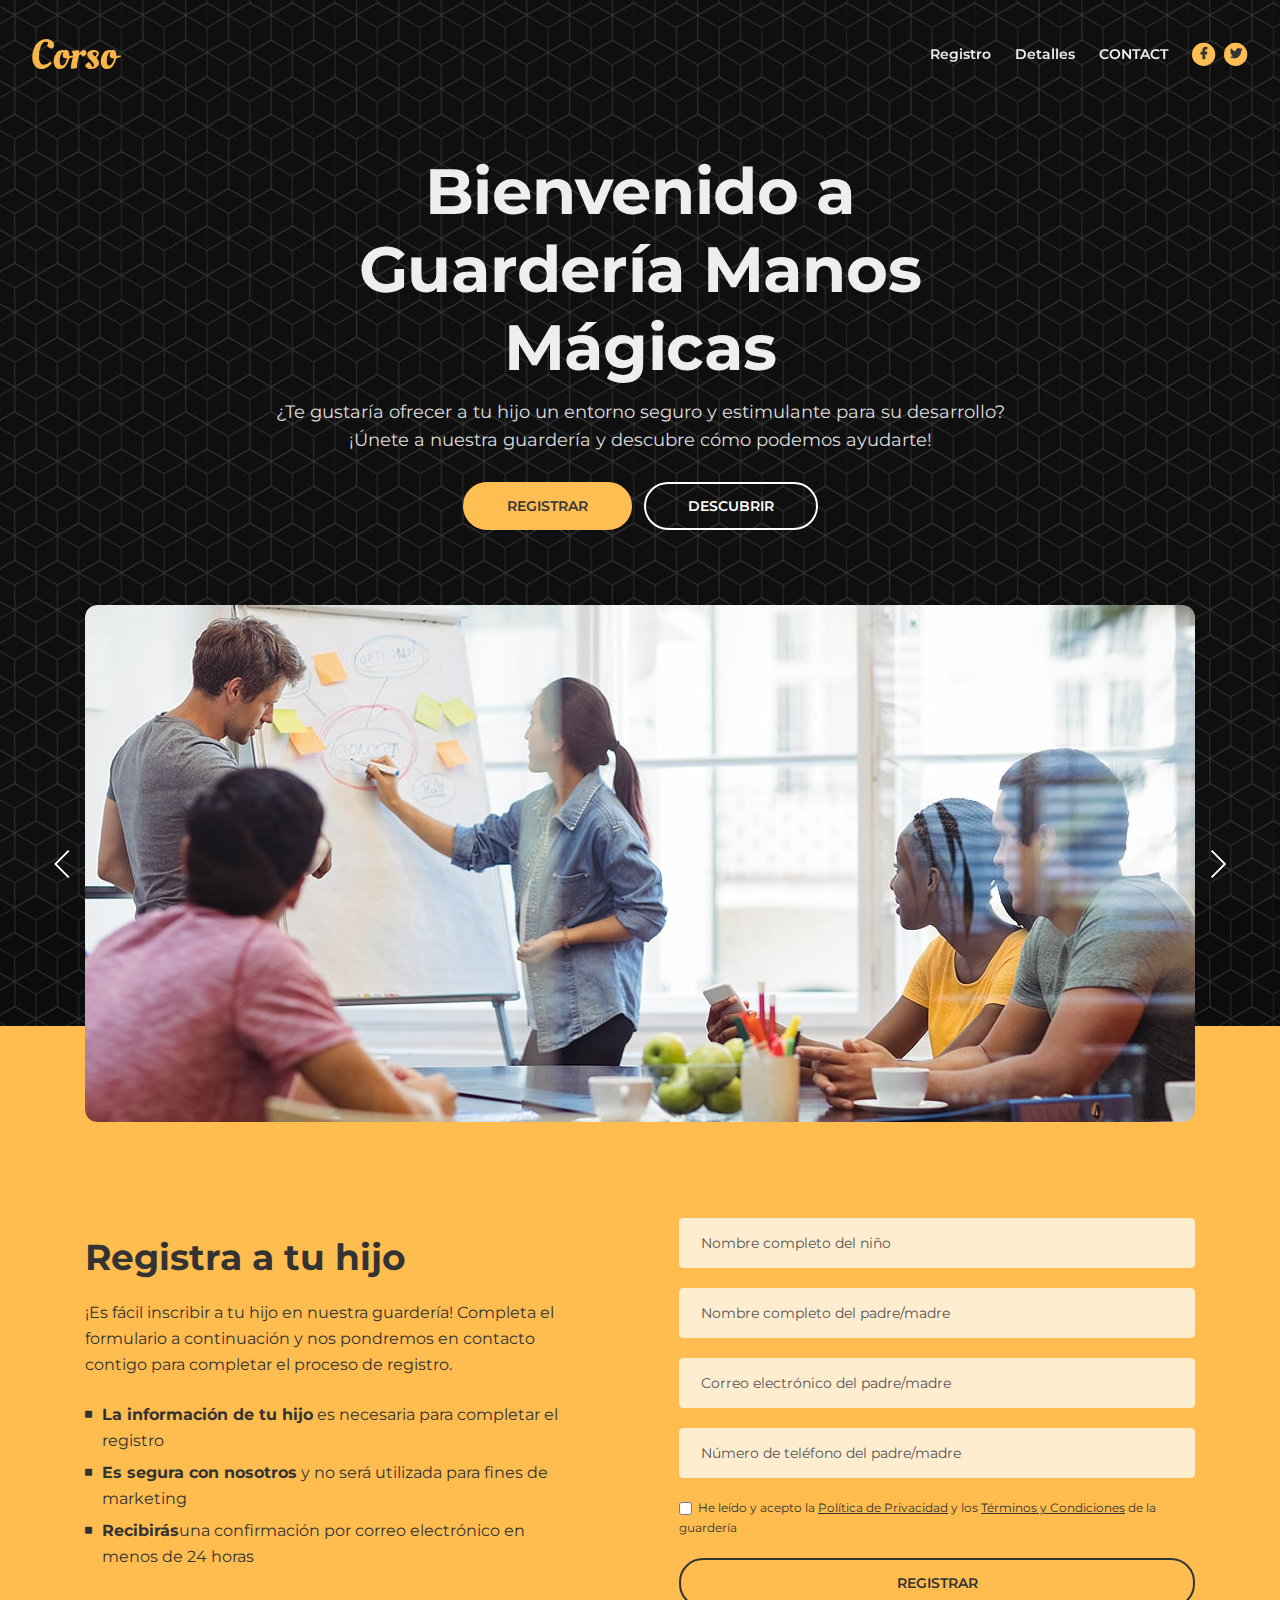
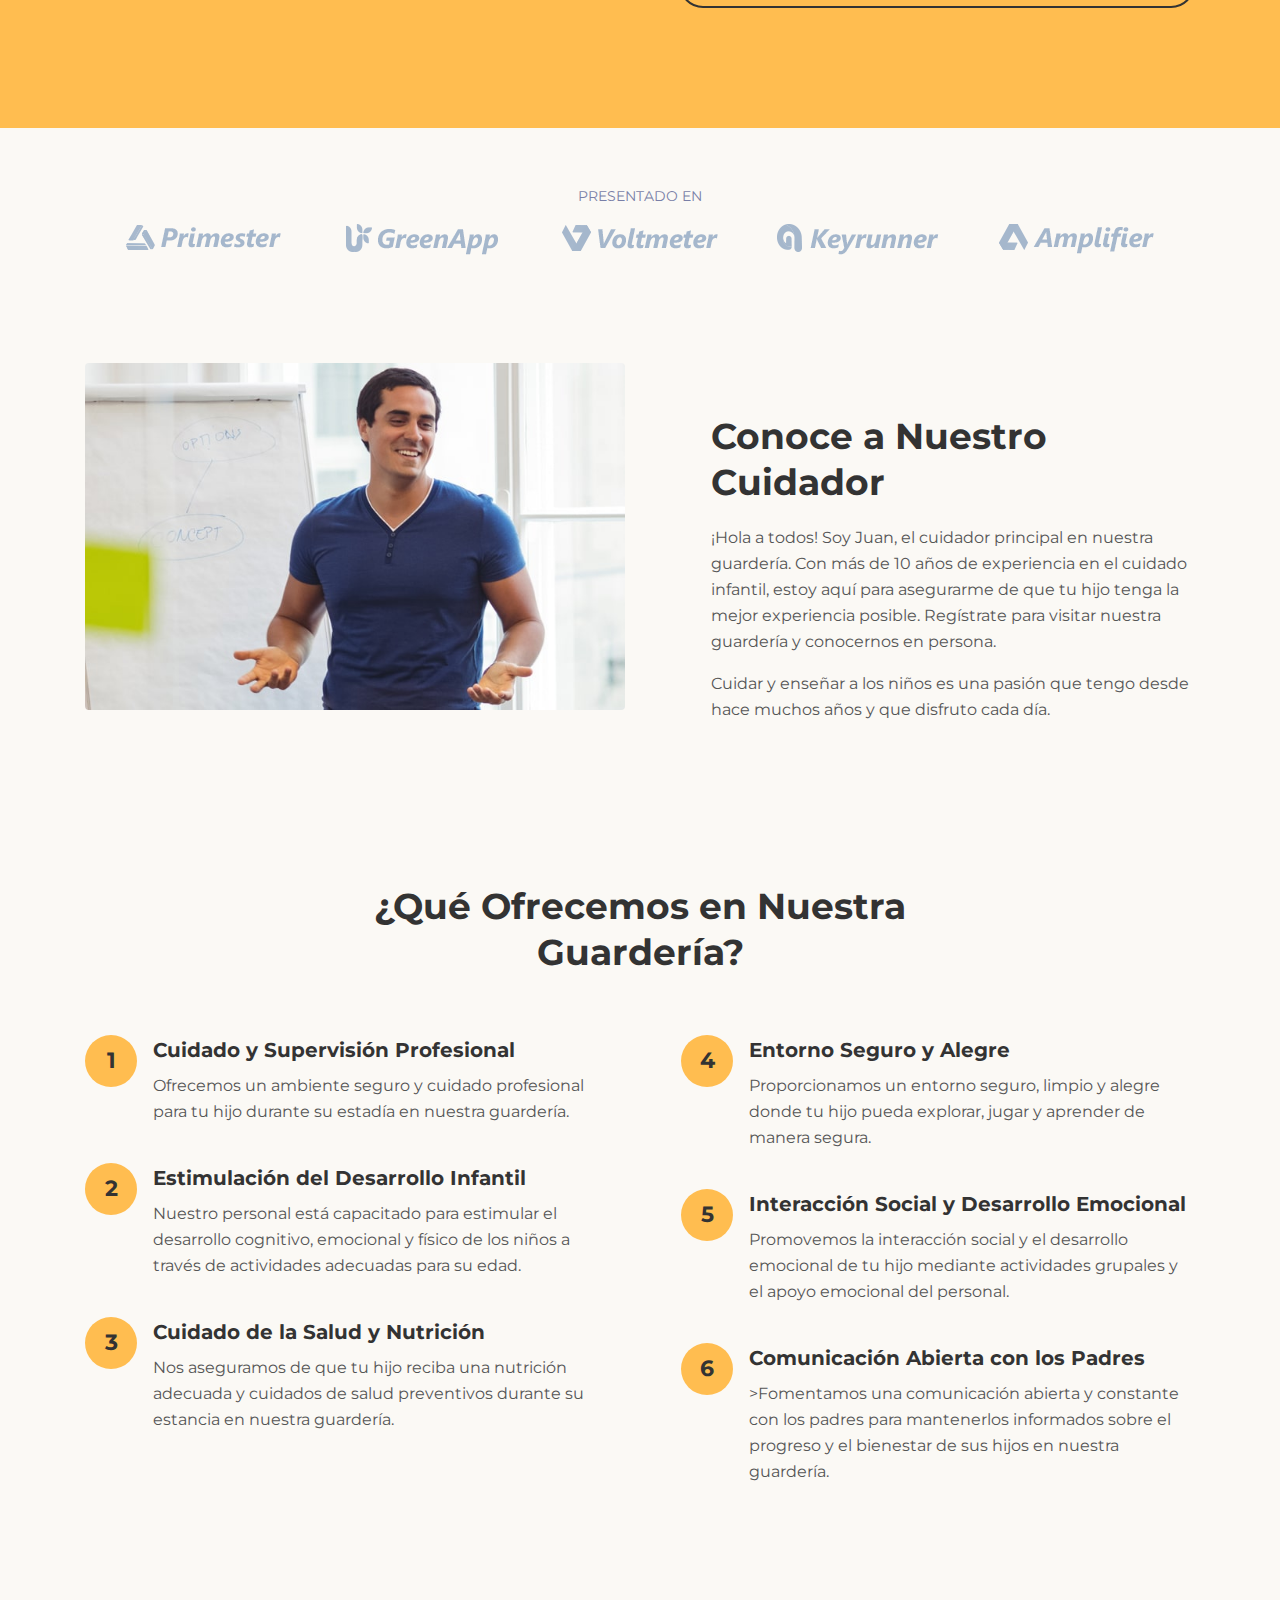
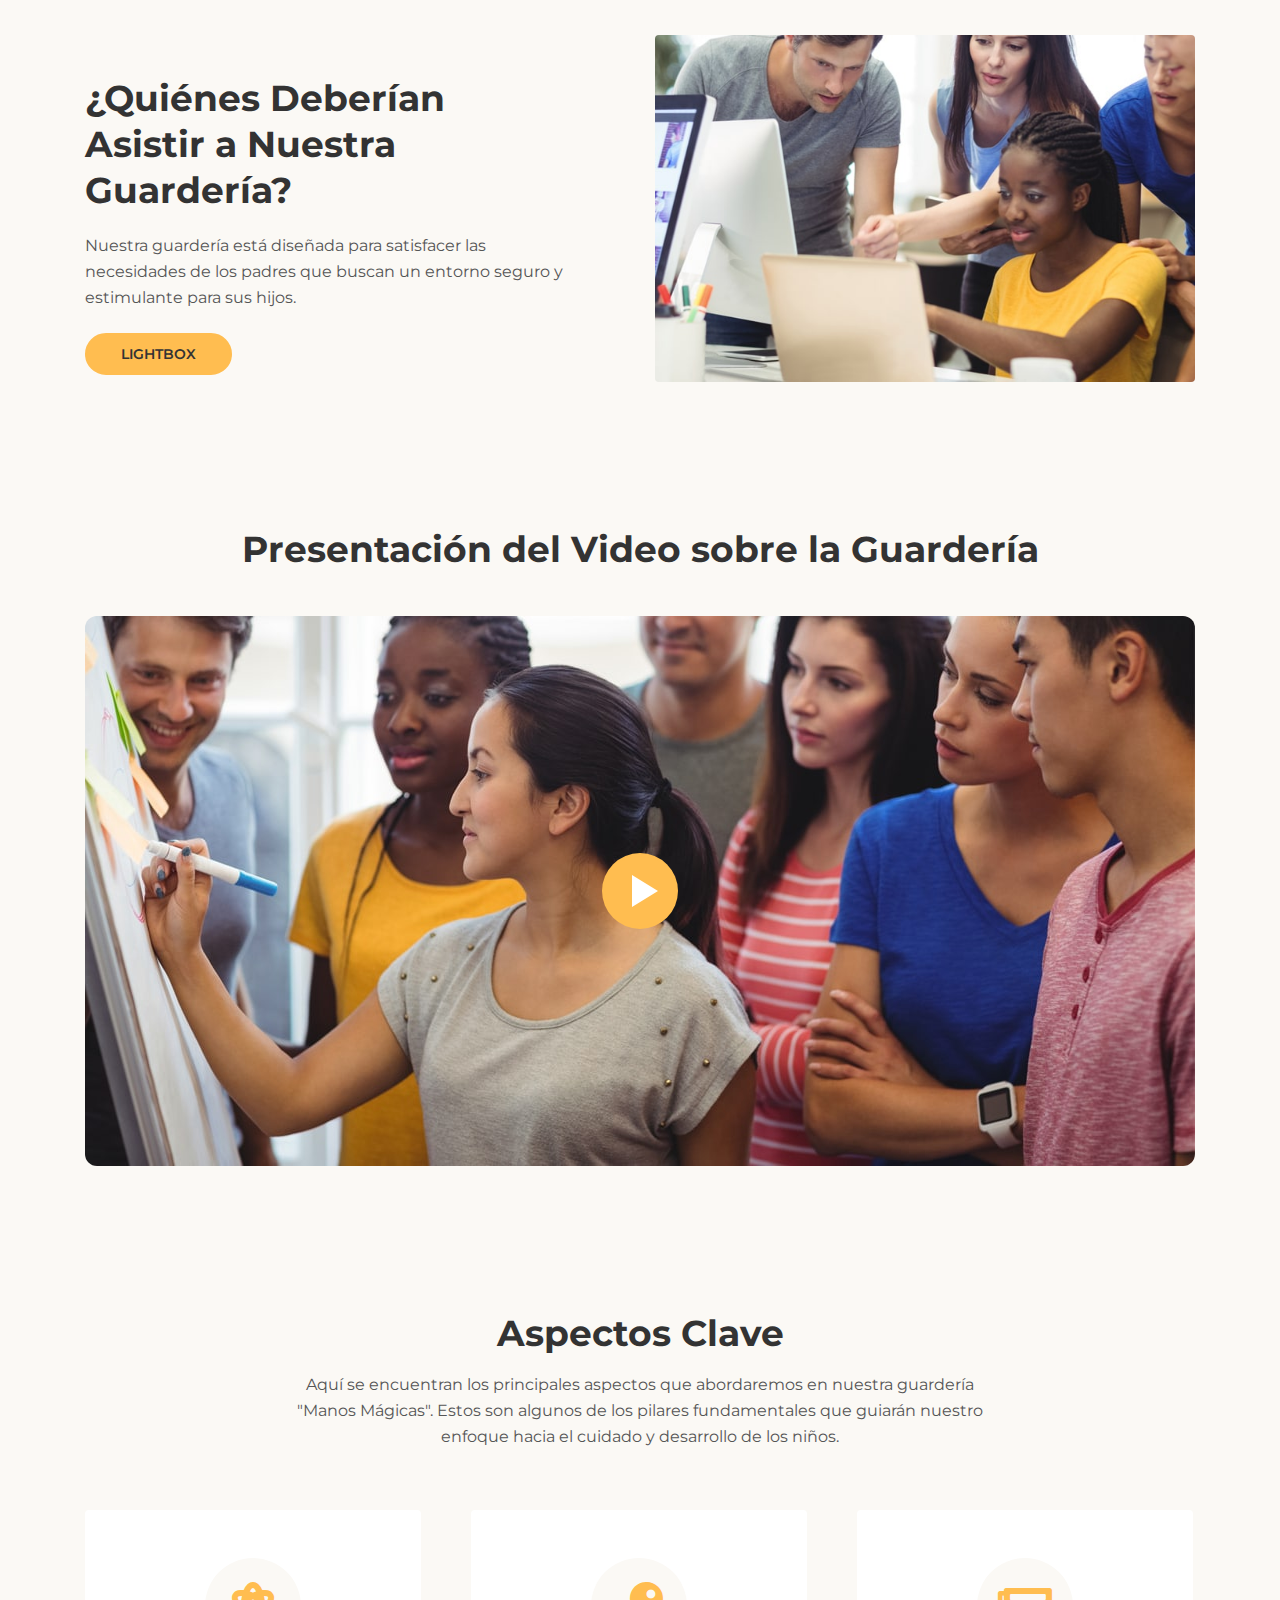
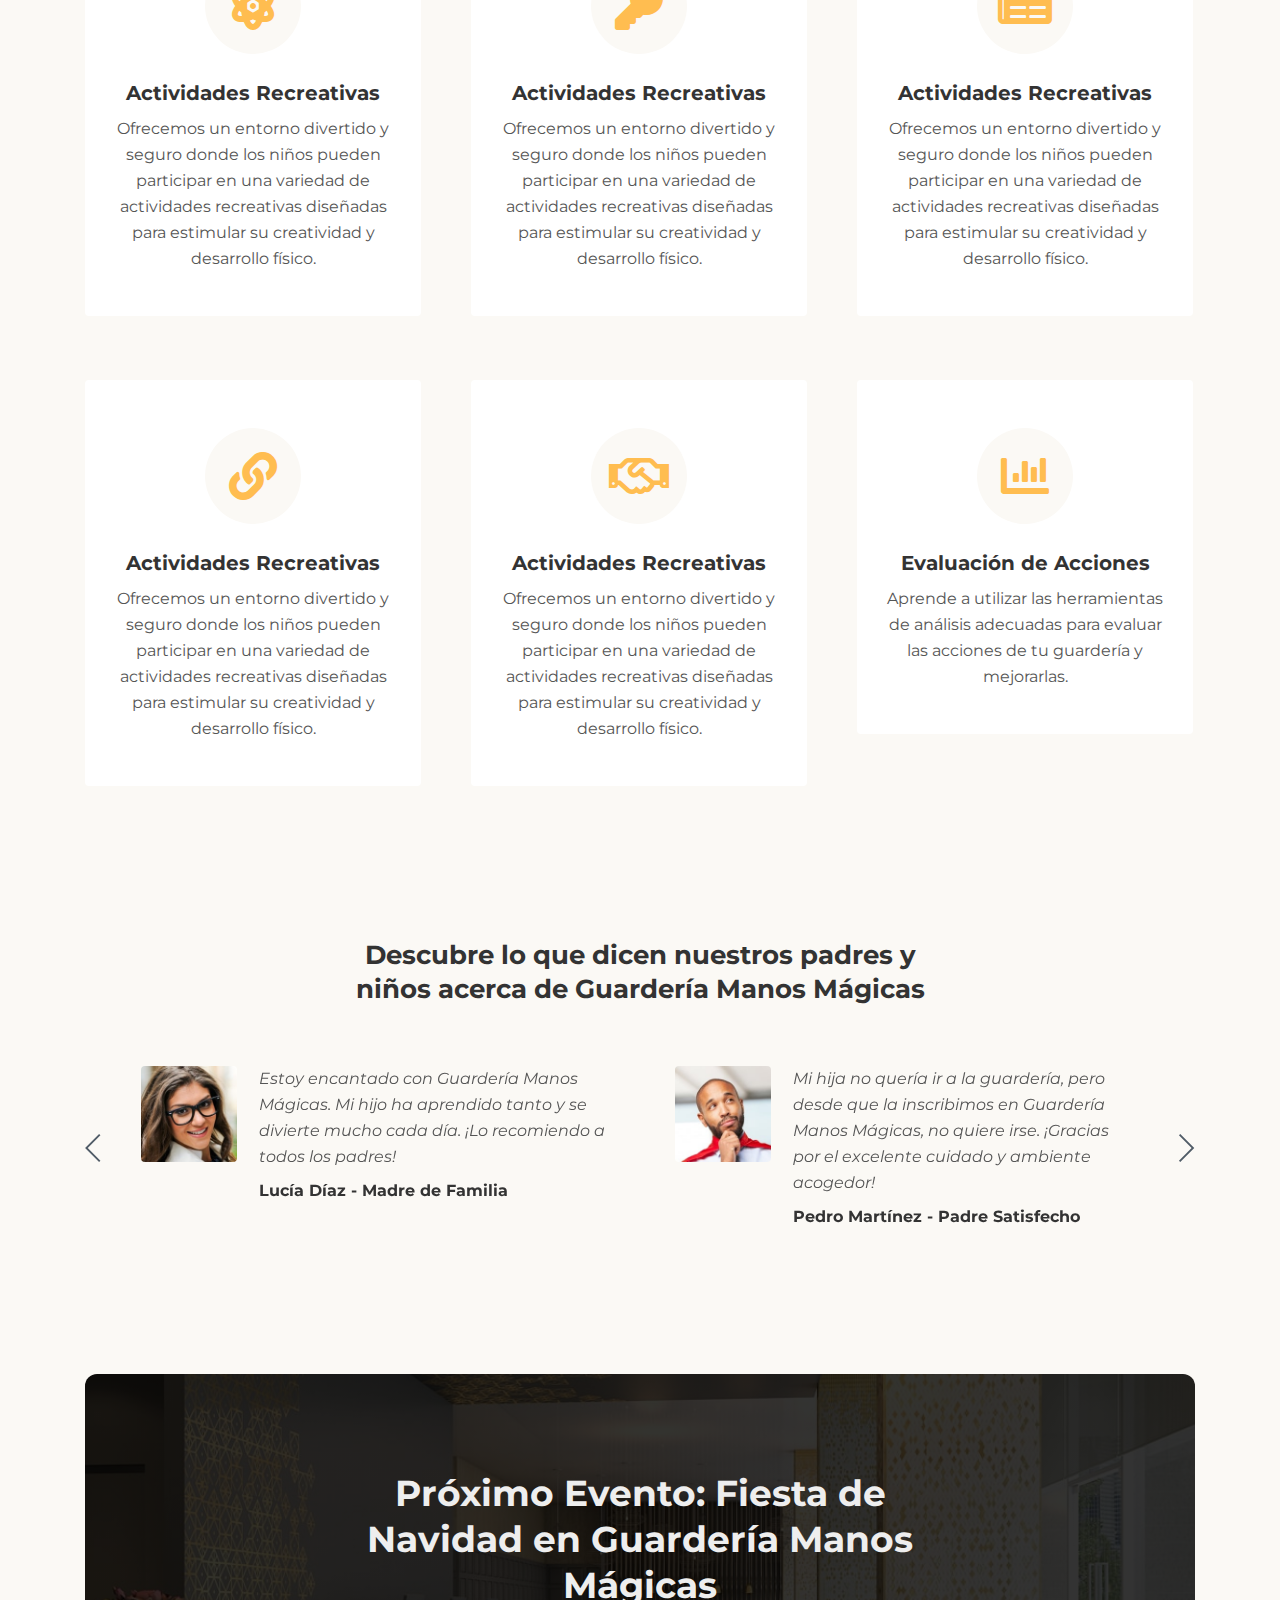
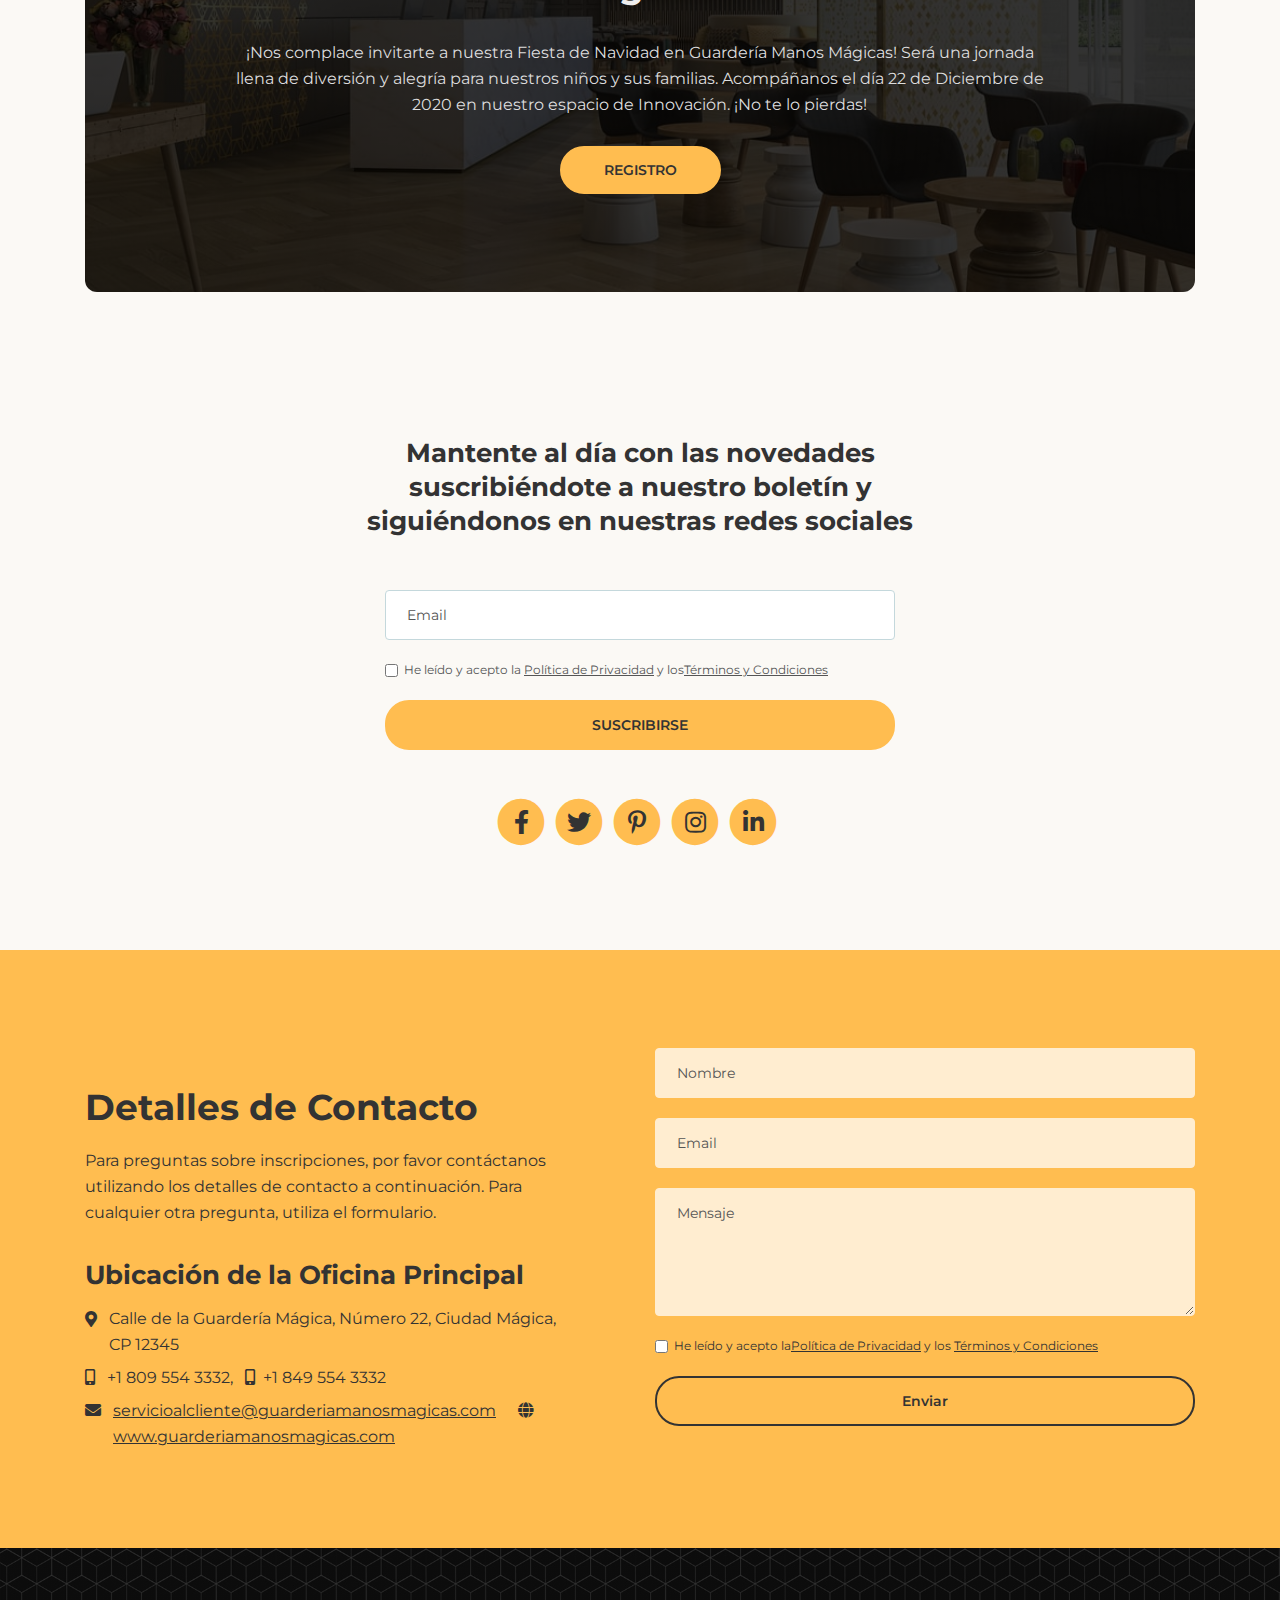
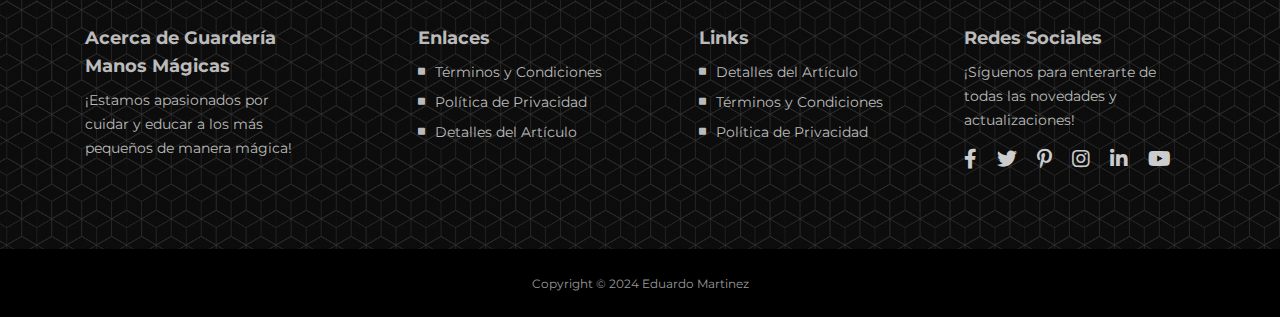
==== commit 603d7a15: "Update index.html" ====
--- a/index.html
+++ b/index.html
@@ -69,18 +69,7 @@
                     <a class="nav-link page-scroll" href="#description">Detalles</a>
                 </li>
 
-                <!-- Dropdown Menu -->          
-                <li class="nav-item dropdown">
-                    <a class="nav-link dropdown-toggle page-scroll" href="#date" id="navbarDropdown" role="button" aria-haspopup="true" aria-expanded="false">DATE</a>
-                    <div class="dropdown-menu" aria-labelledby="navbarDropdown">
-                        <a class="dropdown-item" href="article-details.html"><span class="item-text">ARTICLE DETAILS</span></a>
-                        <div class="dropdown-divider"></div>
-                        <a class="dropdown-item" href="terms-conditions.html"><span class="item-text">TERMS CONDITIONS</span></a>
-                        <div class="dropdown-divider"></div>
-                        <a class="dropdown-item" href="privacy-policy.html"><span class="item-text">PRIVACY POLICY</span></a>
-                    </div>
-                </li>
-                <!-- end of dropdown menu -->
+           
 
                 <li class="nav-item">
                     <a class="nav-link page-scroll" href="#contact">CONTACT</a>
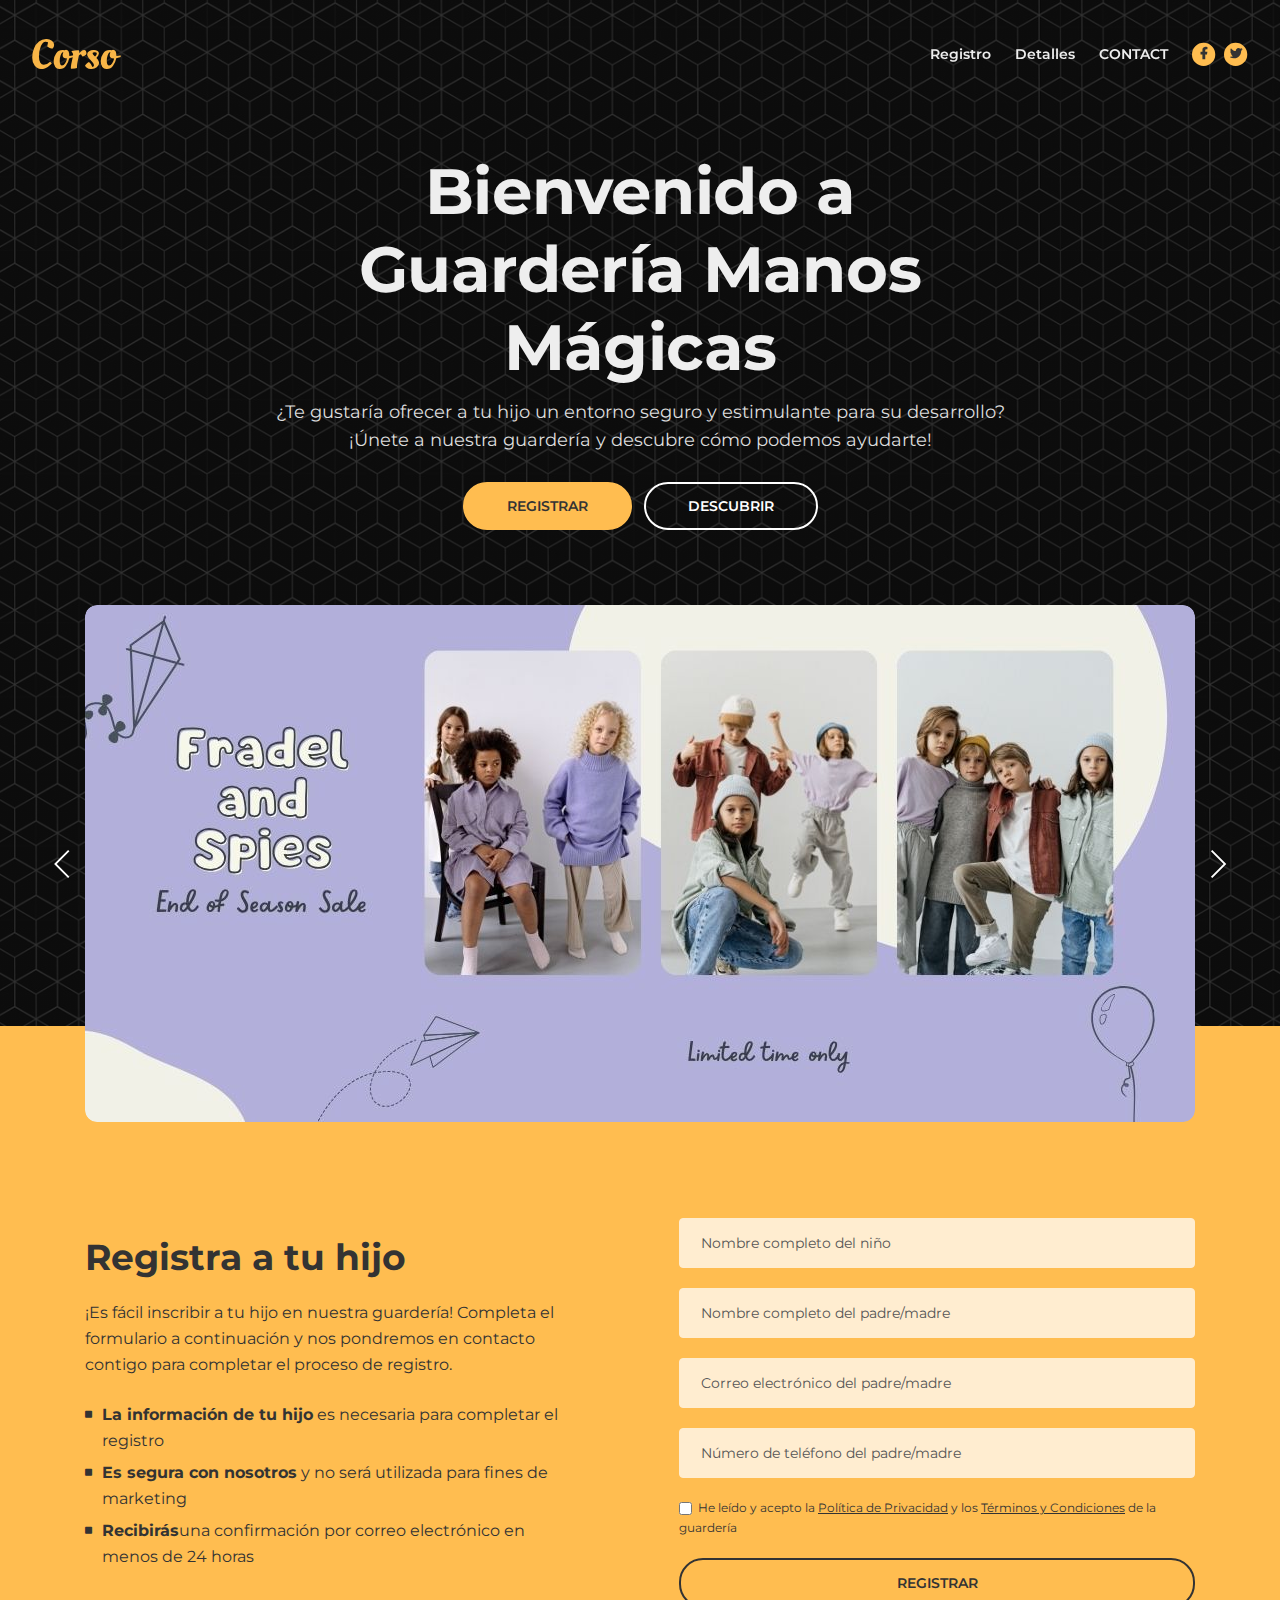
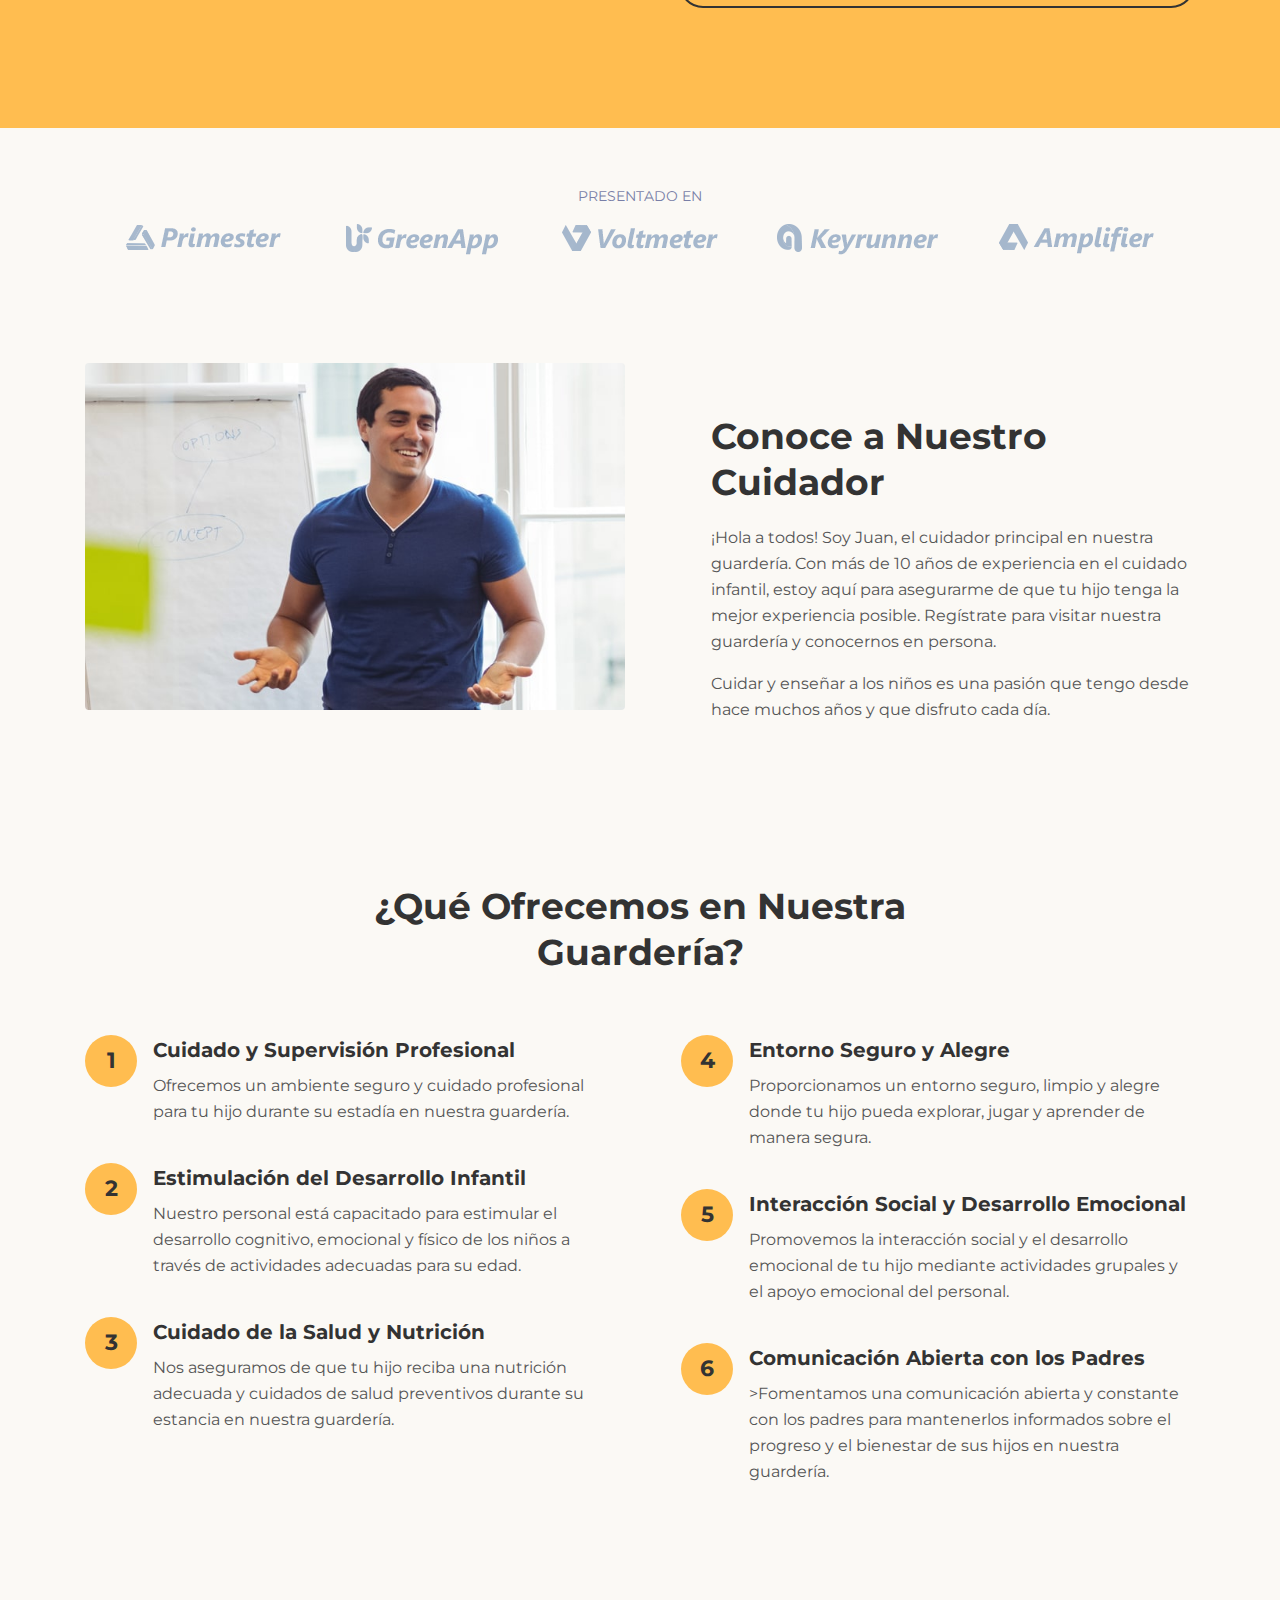
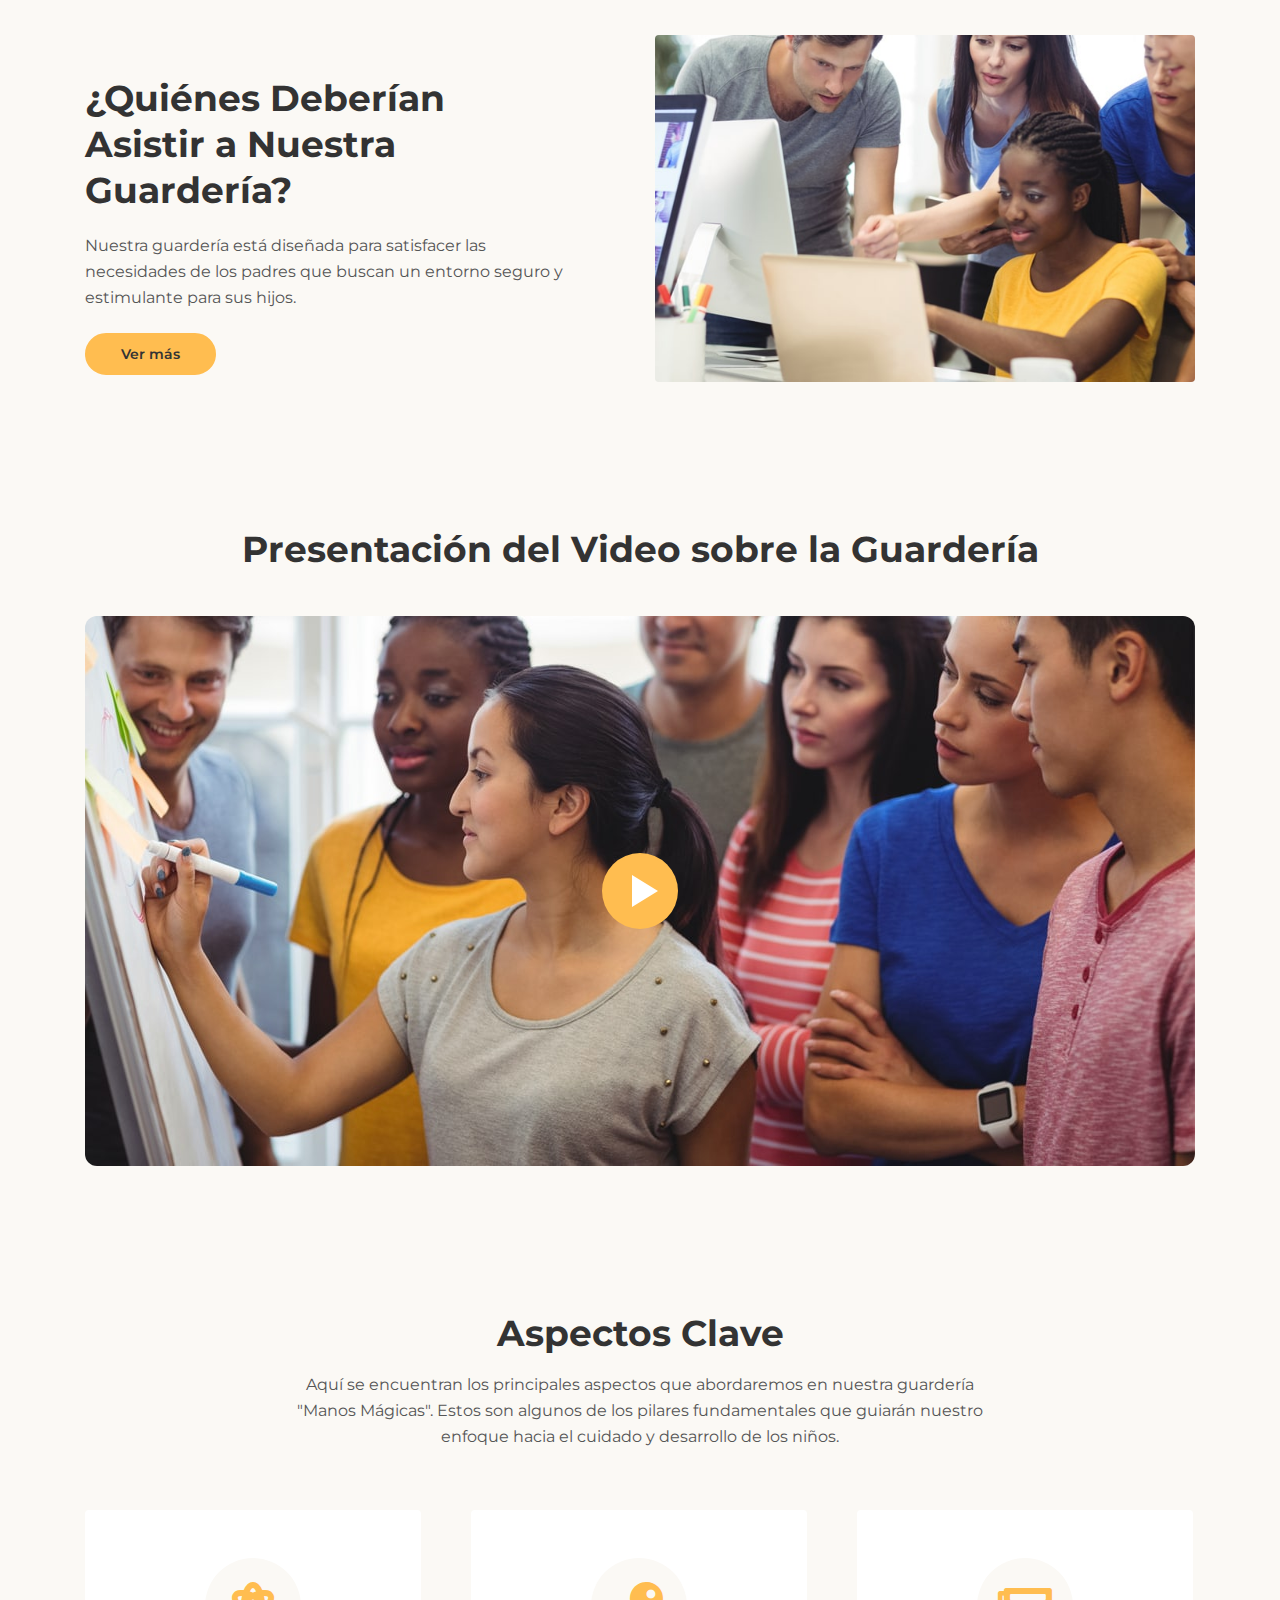
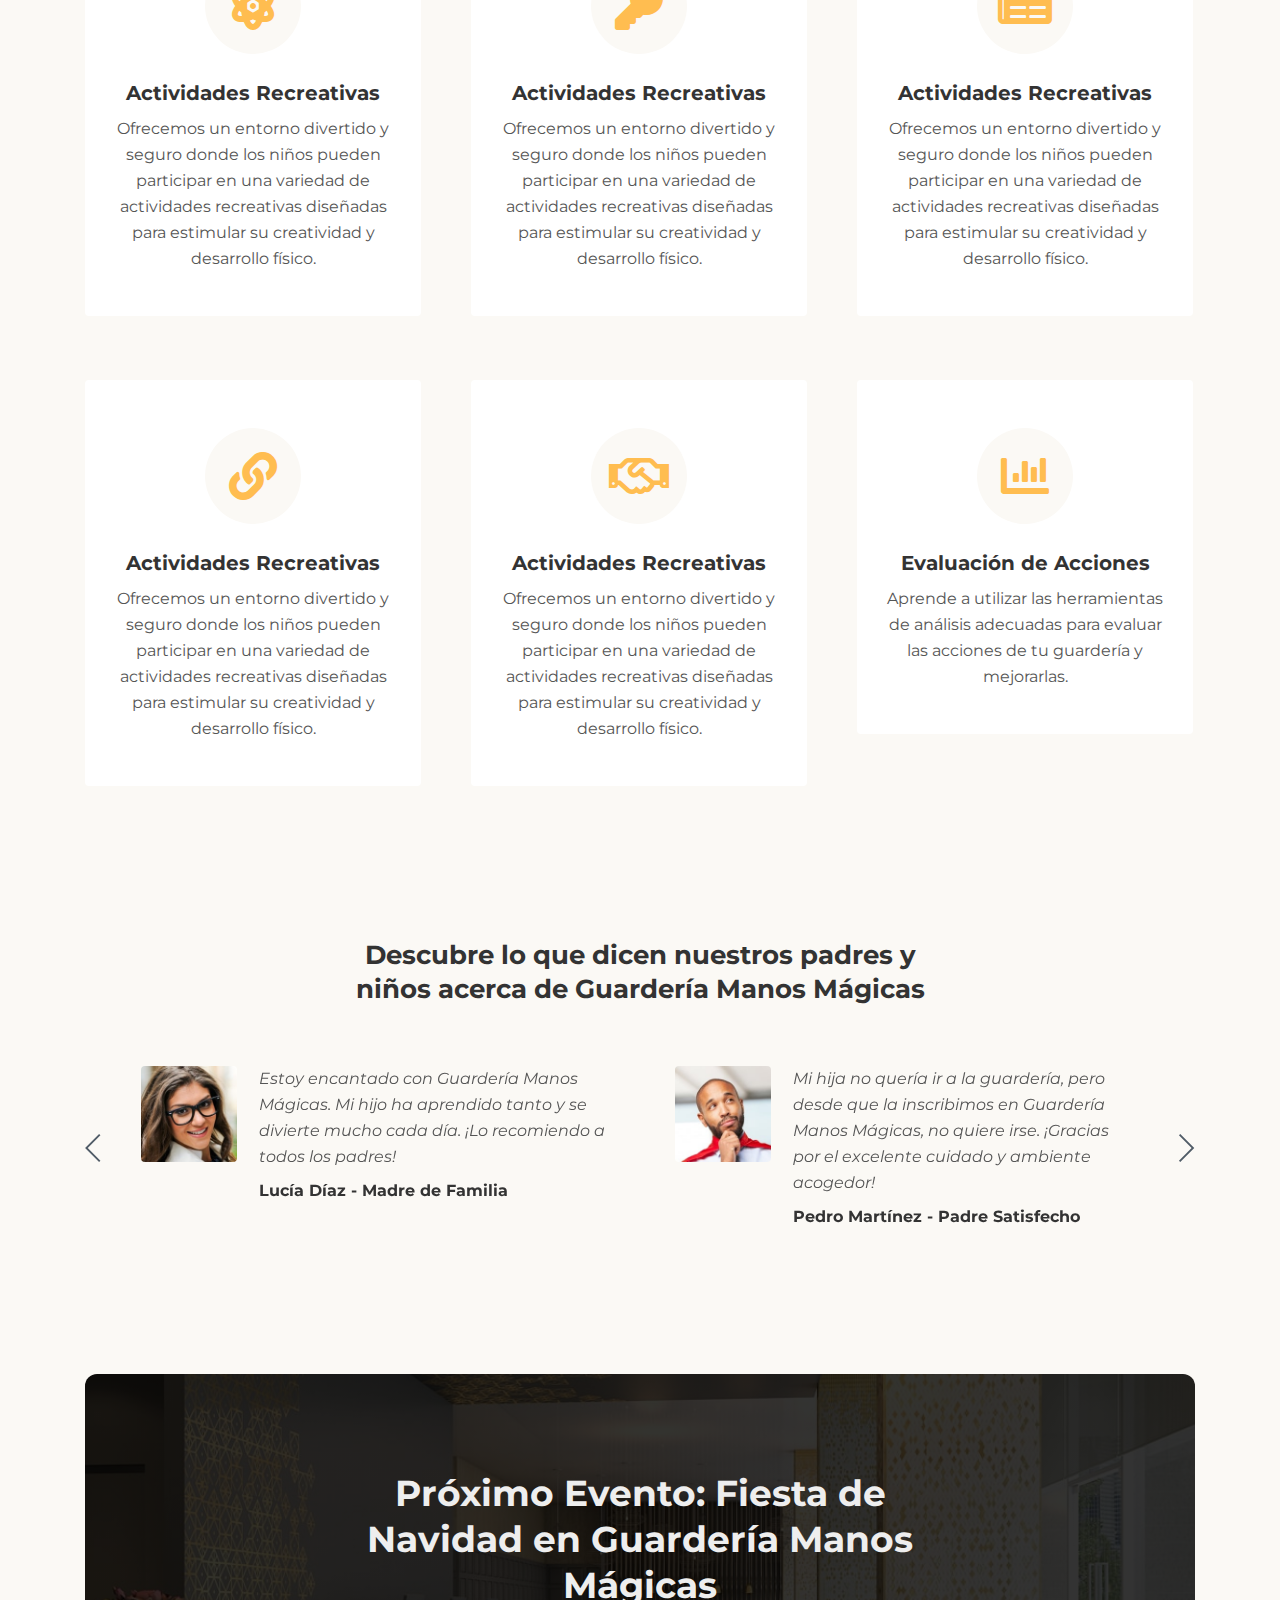
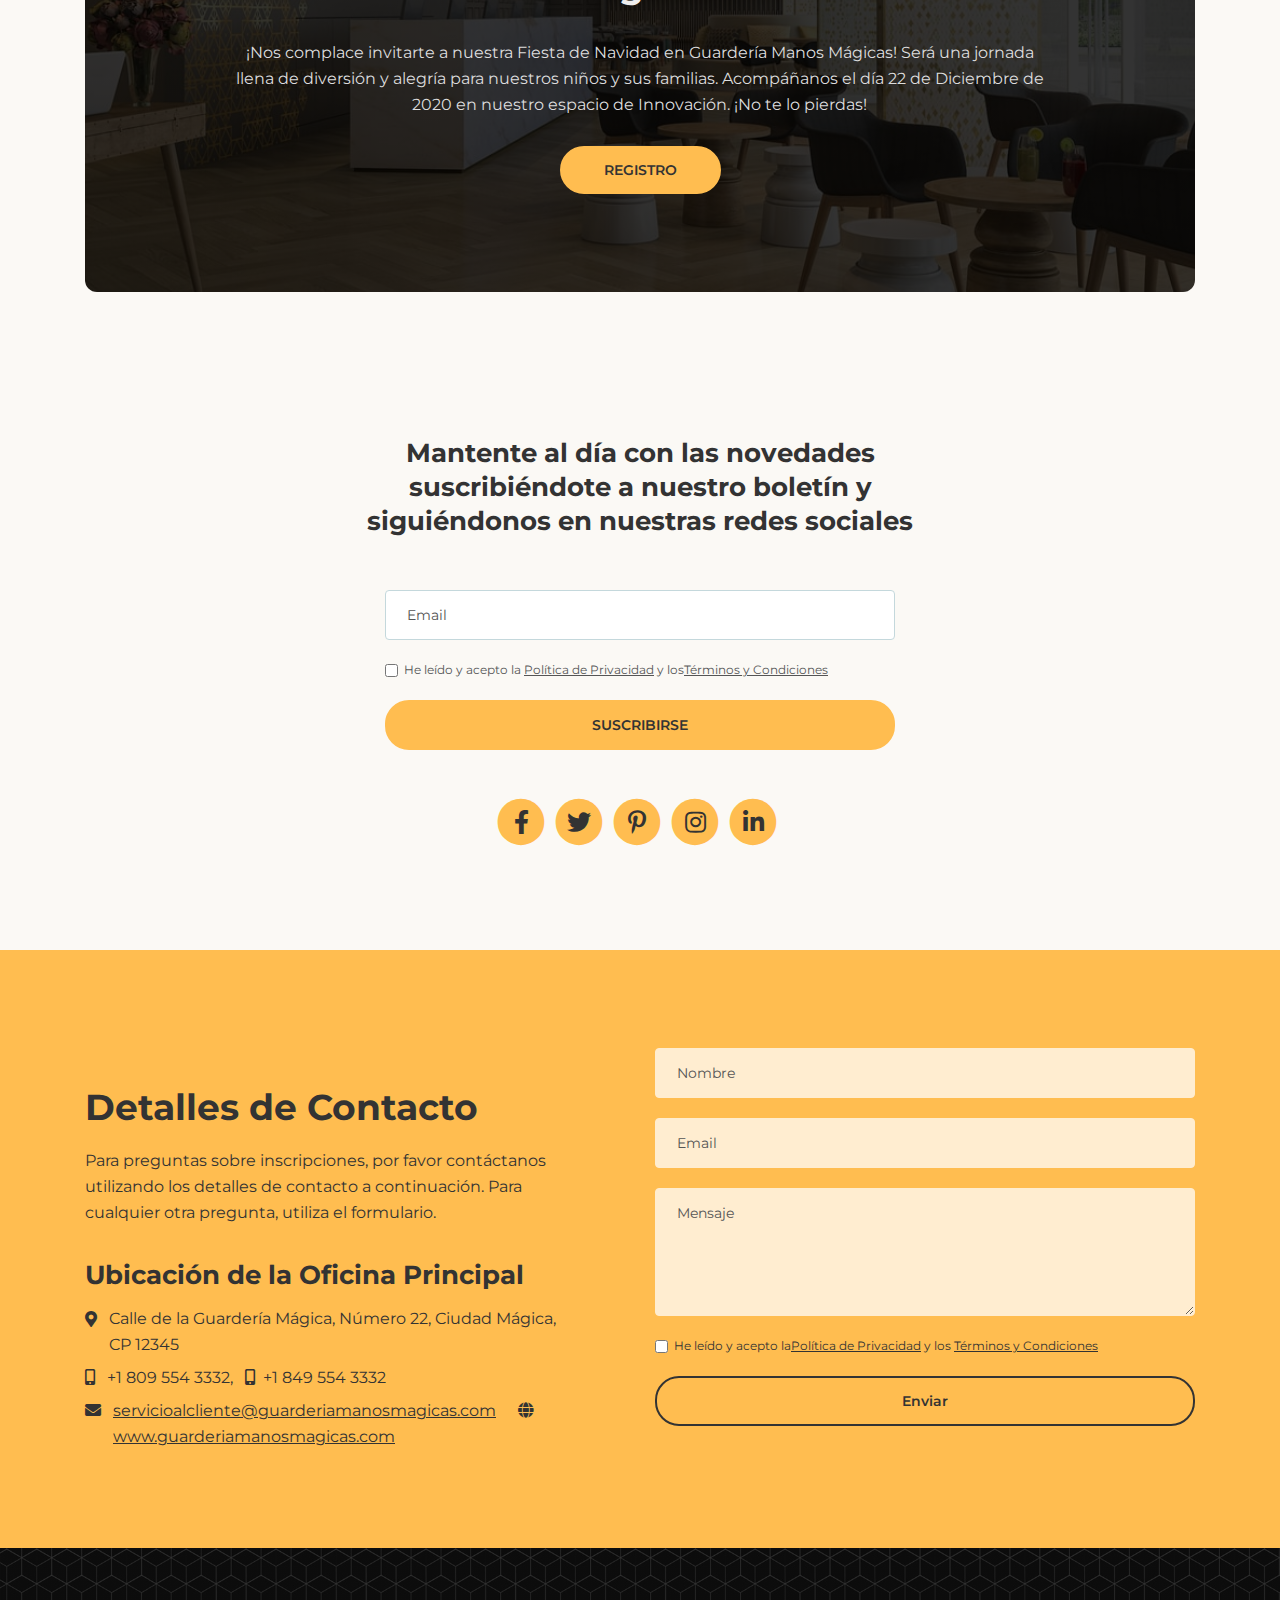
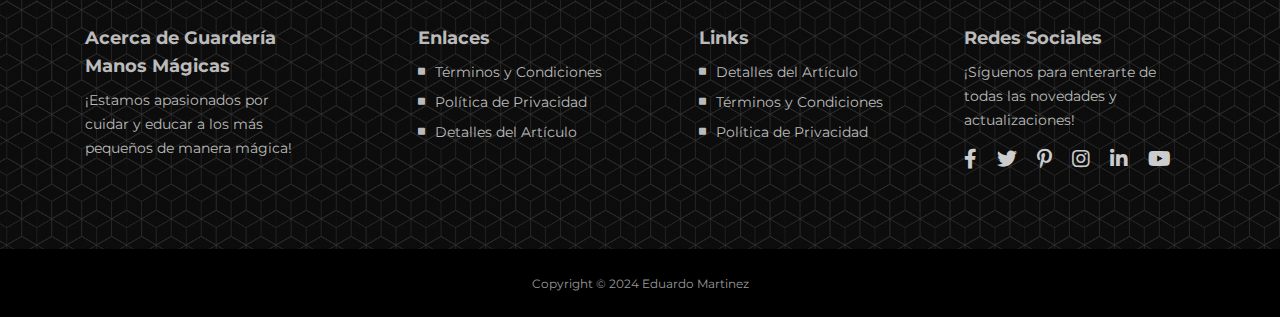
==== commit 9ae18dc5: "Update index.html" ====
--- a/index.html
+++ b/index.html
@@ -356,7 +356,7 @@
                     <div class="text-container">
                         <h2>¿Quiénes Deberían Asistir a Nuestra Guardería?</h2>
                         <p>Nuestra guardería está diseñada para satisfacer las necesidades de los padres que buscan un entorno seguro y estimulante para sus hijos.  </p>
-                        <a class="btn-solid-reg popup-with-move-anim" href="#details-lightbox">LIGHTBOX</a>
+                        <a class="btn-solid-reg popup-with-move-anim" href="#details-lightbox">Ver más</a>
                     </div> <!-- end of text-container -->
                 </div> <!-- end of col -->
                 <div class="col-lg-6">
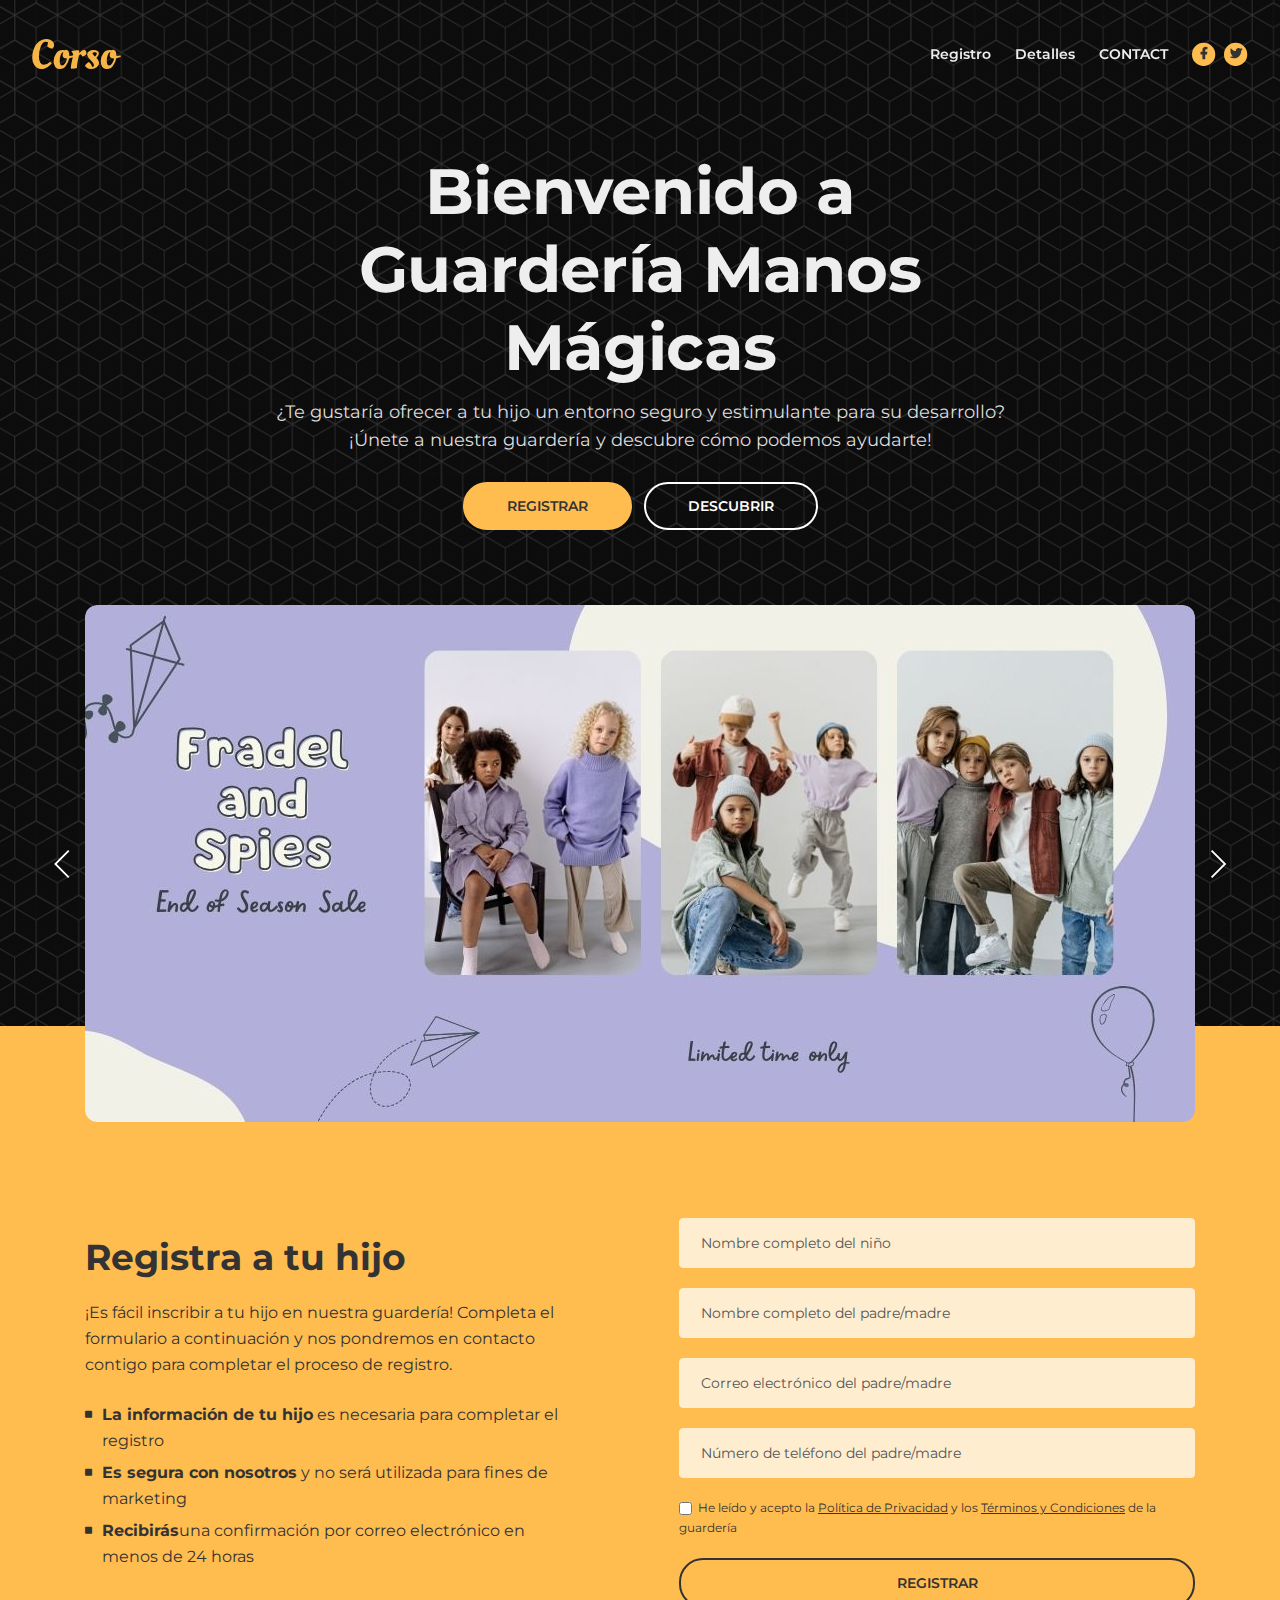
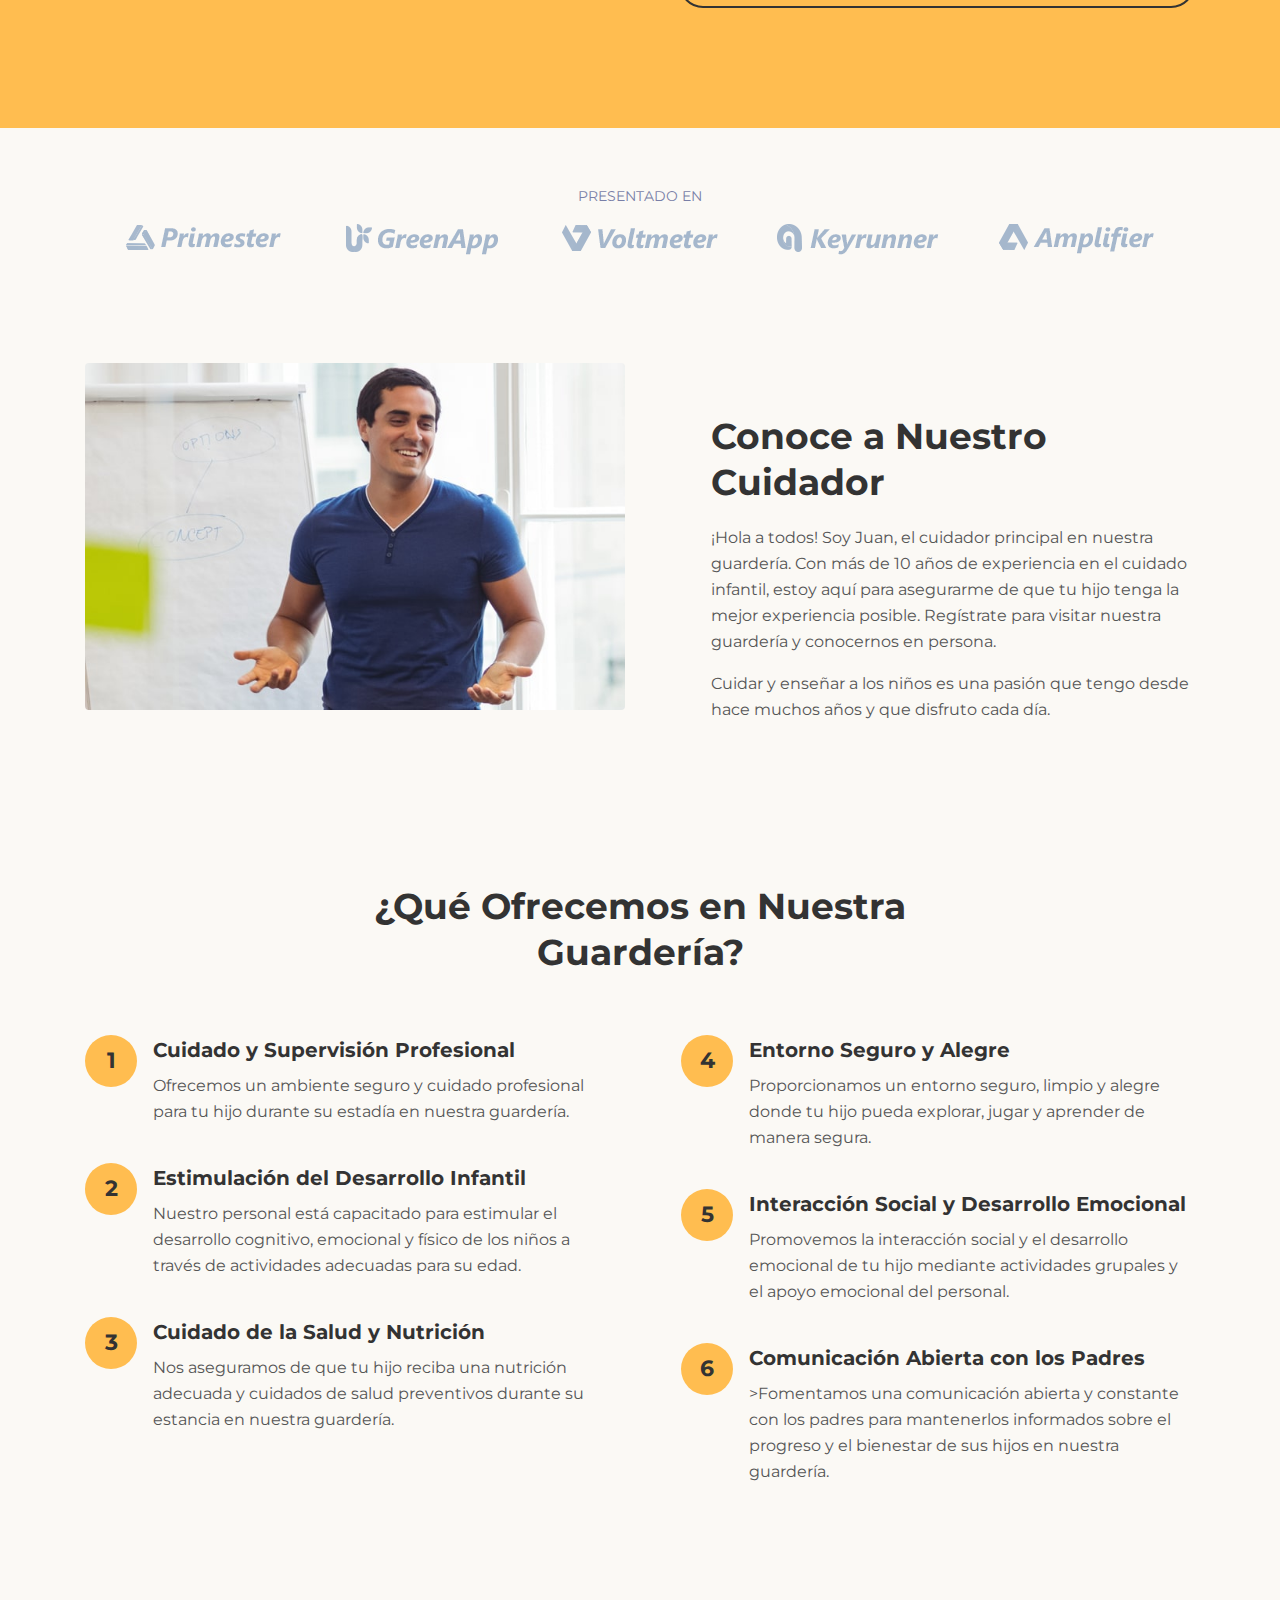
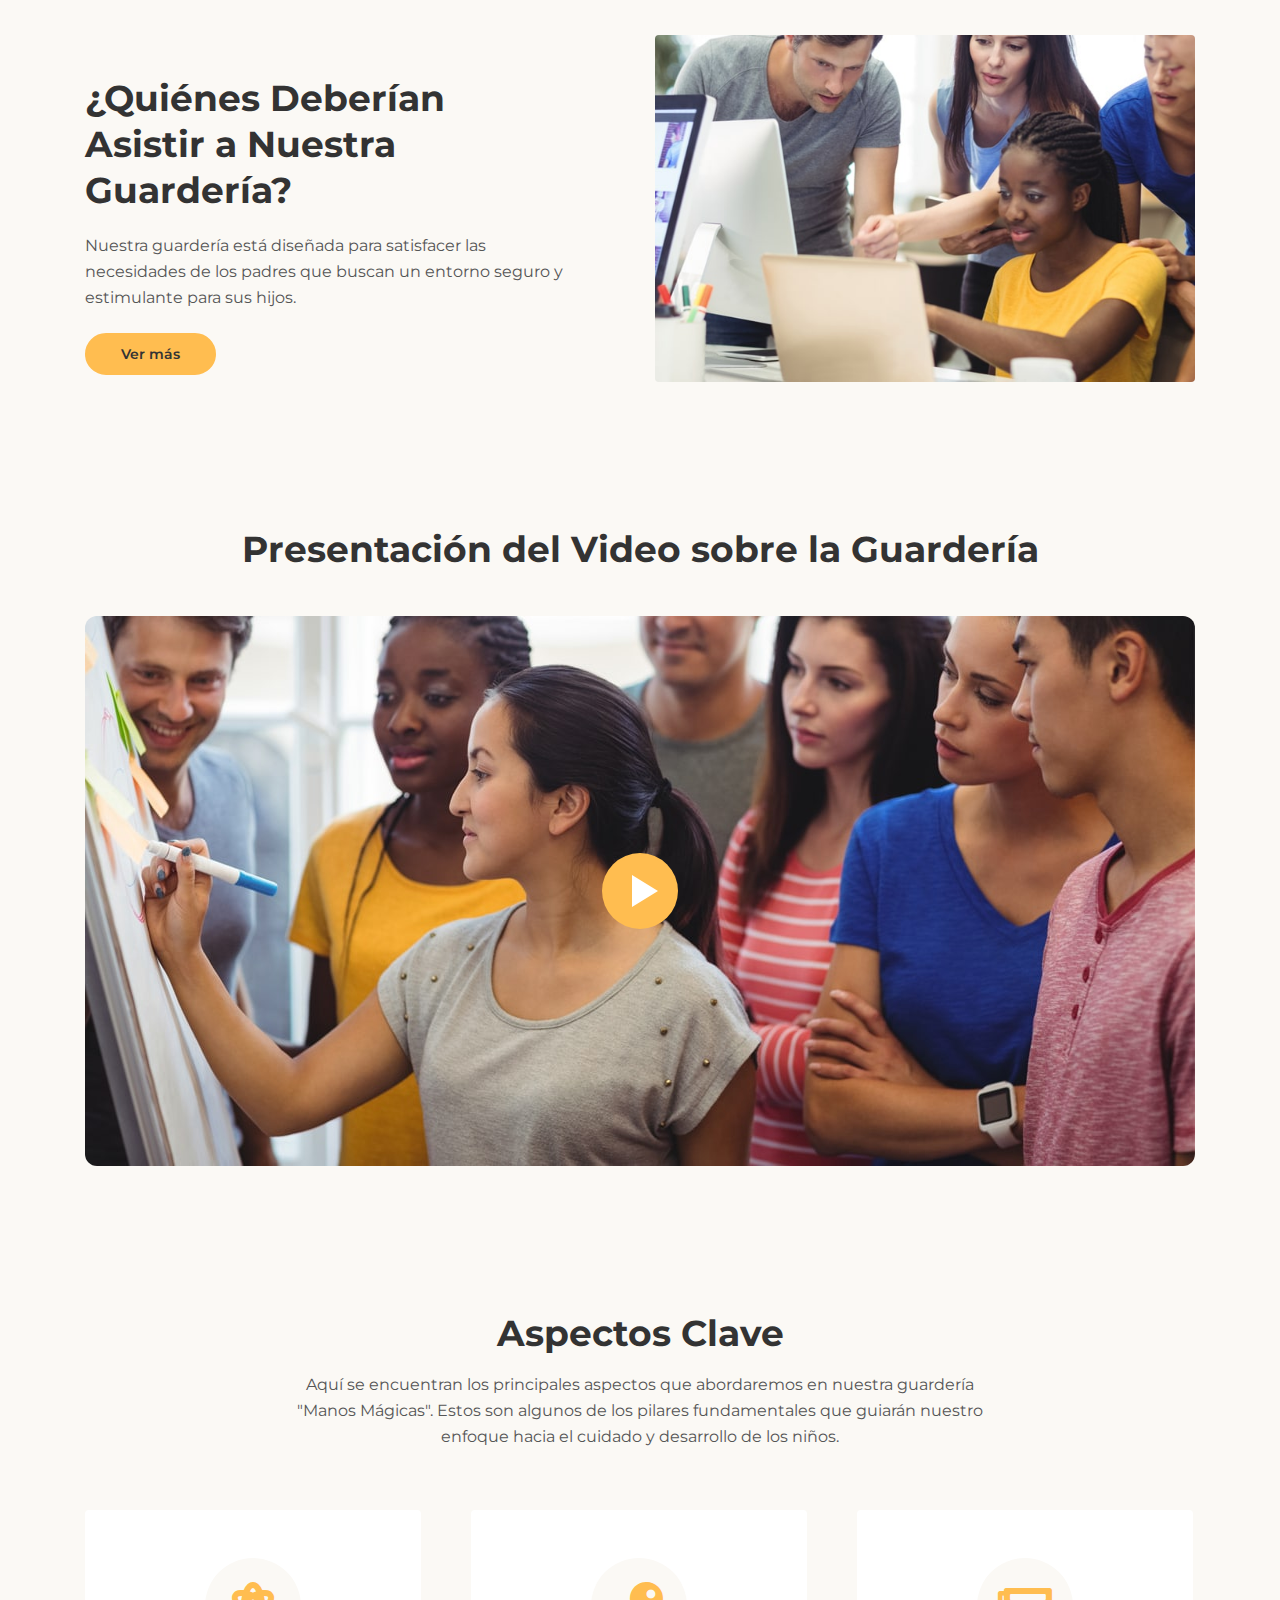
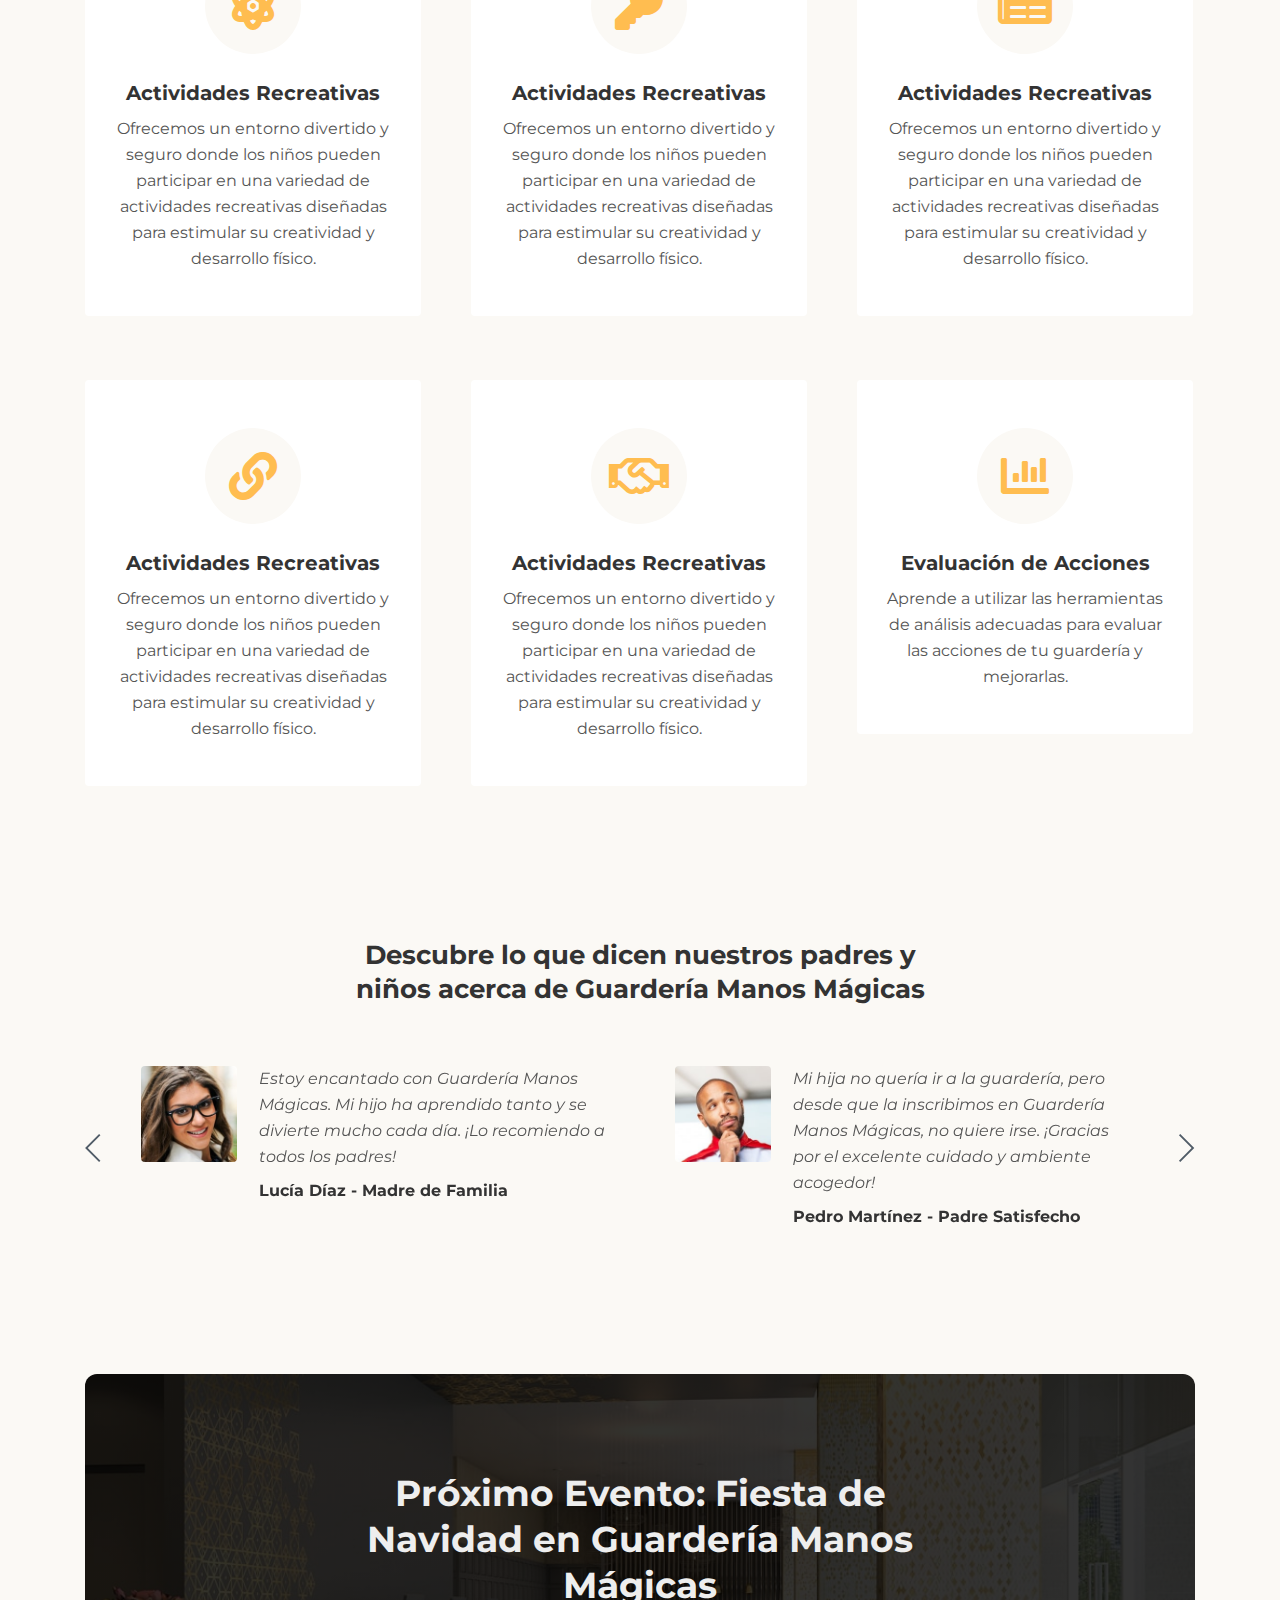
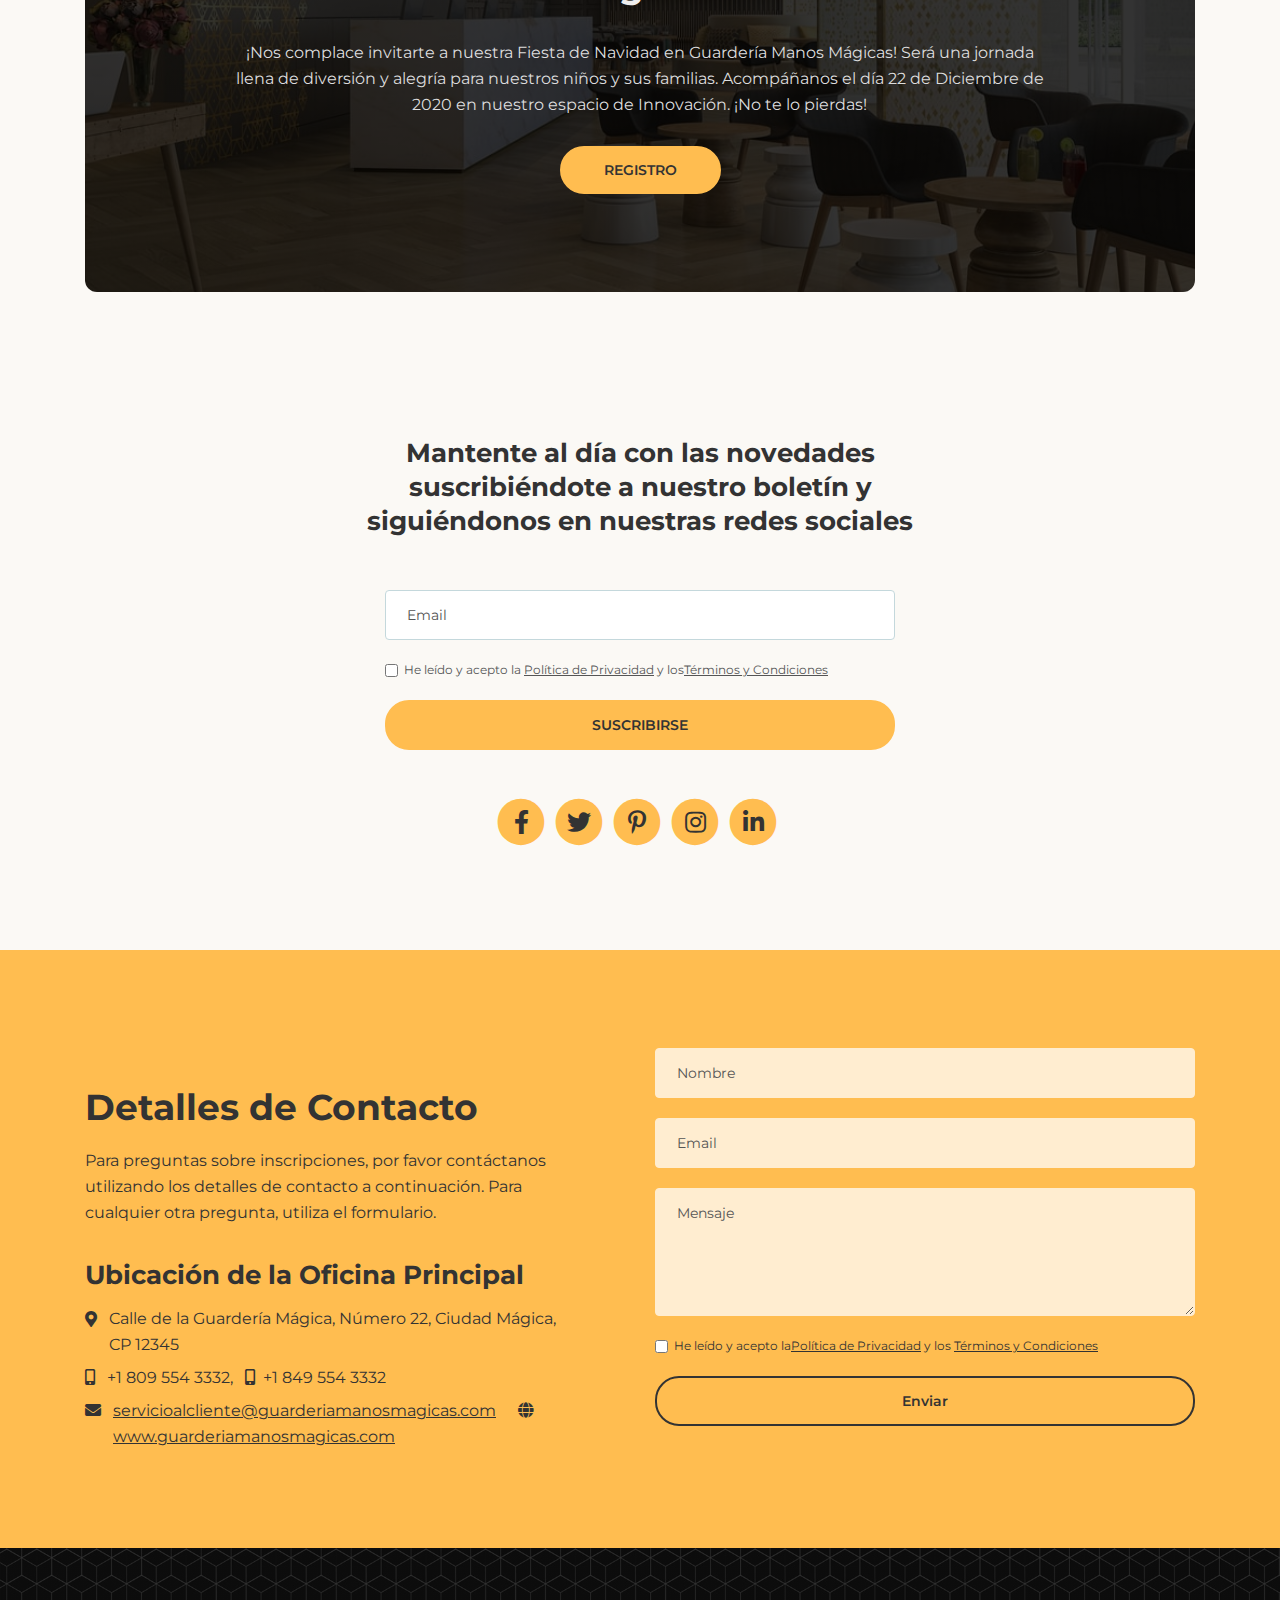
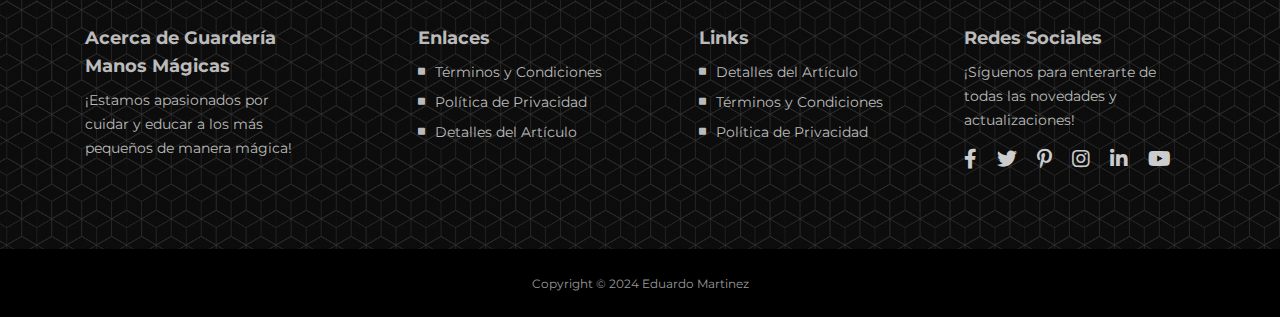
==== commit 2bb2848e: "Update index.html" ====
--- a/index.html
+++ b/index.html
@@ -385,25 +385,25 @@
                     <p>Nuestra guardería está dedicada a proporcionar un entorno seguro y estimulante para todos los niños, desde bebés hasta niños en edad preescolar.</p>
                     <ul class="list-unstyled li-space-lg">
                         <li class="media">
-                            <i class="fas fa-square"></i><div class="media-body">Link building framework</div>
-                        </li>
-                        <li class="media">
-                            <i class="fas fa-square"></i><div class="media-body">Know your current position</div>
-                        </li>
-                        <li class="media">
-                            <i class="fas fa-square"></i><div class="media-body">Partnering with blogs</div>
-                        </li>
-                        <li class="media">
-                            <i class="fas fa-square"></i><div class="media-body">Naming your images</div>
-                        </li>
-                        <li class="media">
-                            <i class="fas fa-square"></i><div class="media-body">Creating good sitemaps</div>
-                        </li>
-                        <li class="media">
-                            <i class="fas fa-square"></i><div class="media-body">Writing for humans</div>
+                            <i class="fas fa-square"></i><div class="media-body">ACTIVIDA 1</div>
+                        </li>
+                        <li class="media">
+                            <i class="fas fa-square"></i><div class="media-body">ACTIVIDA 2</div>
+                        </li>
+                        <li class="media">
+                            <i class="fas fa-square"></i><div class="media-body">ACTIVIDA 3</div>
+                        </li>
+                        <li class="media">
+                            <i class="fas fa-square"></i><div class="media-body">ACTIVIDA 4</div>
+                        </li>
+                        <li class="media">
+                            <i class="fas fa-square"></i><div class="media-body">ACTIVIDA 5</div>
+                        </li>
+                        <li class="media">
+                            <i class="fas fa-square"></i><div class="media-body">ACTIVIDA 6</div>
                         </li>
                     </ul>
-                    <a class="btn-solid-reg mfp-close page-scroll" href="#register">SIGN UP</a> <a class="btn-outline-reg mfp-close as-button" href="#screenshots">Atras</a>
+                    <a class="btn-solid-reg mfp-close page-scroll" href="#register">REGISTRAR</a> <a class="btn-outline-reg mfp-close as-button" href="#screenshots">Atras</a>
                 </div> <!-- end of col -->
             </div> <!-- end of row -->
         </div> <!-- end of container -->
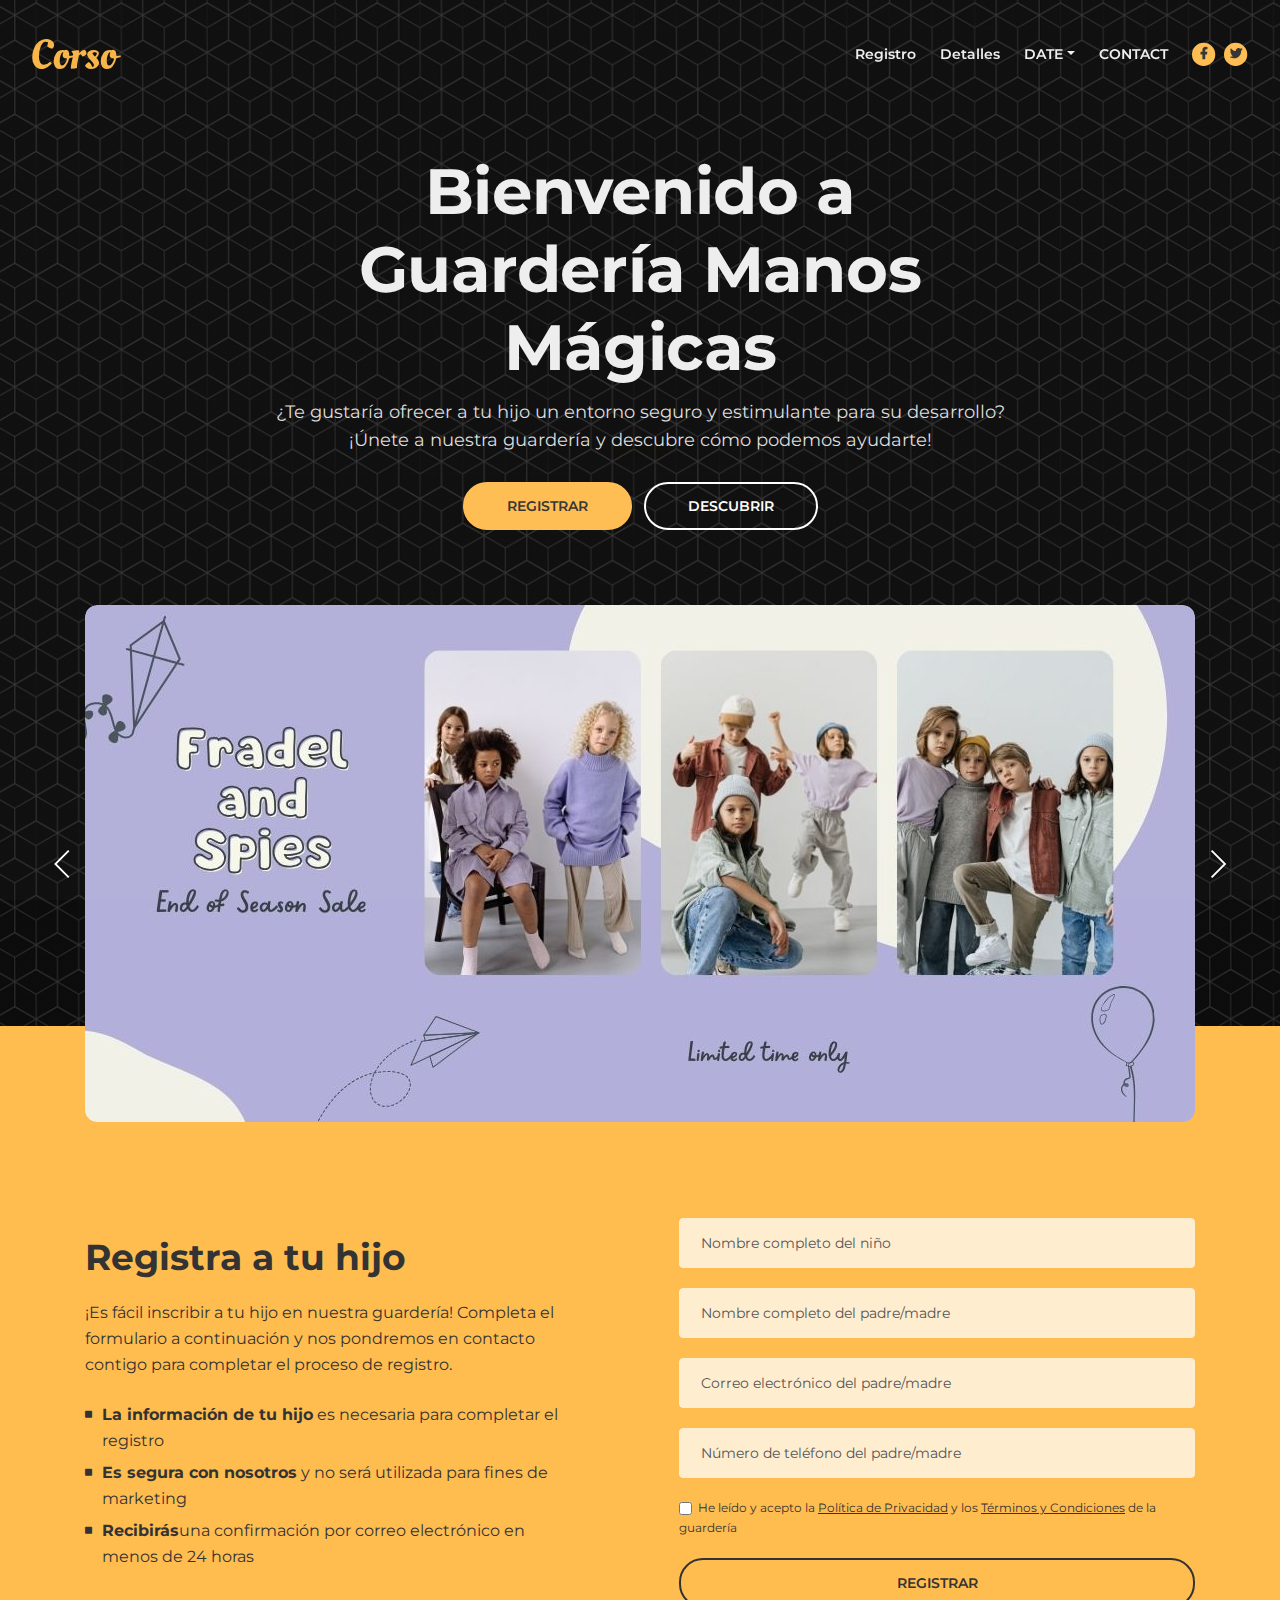
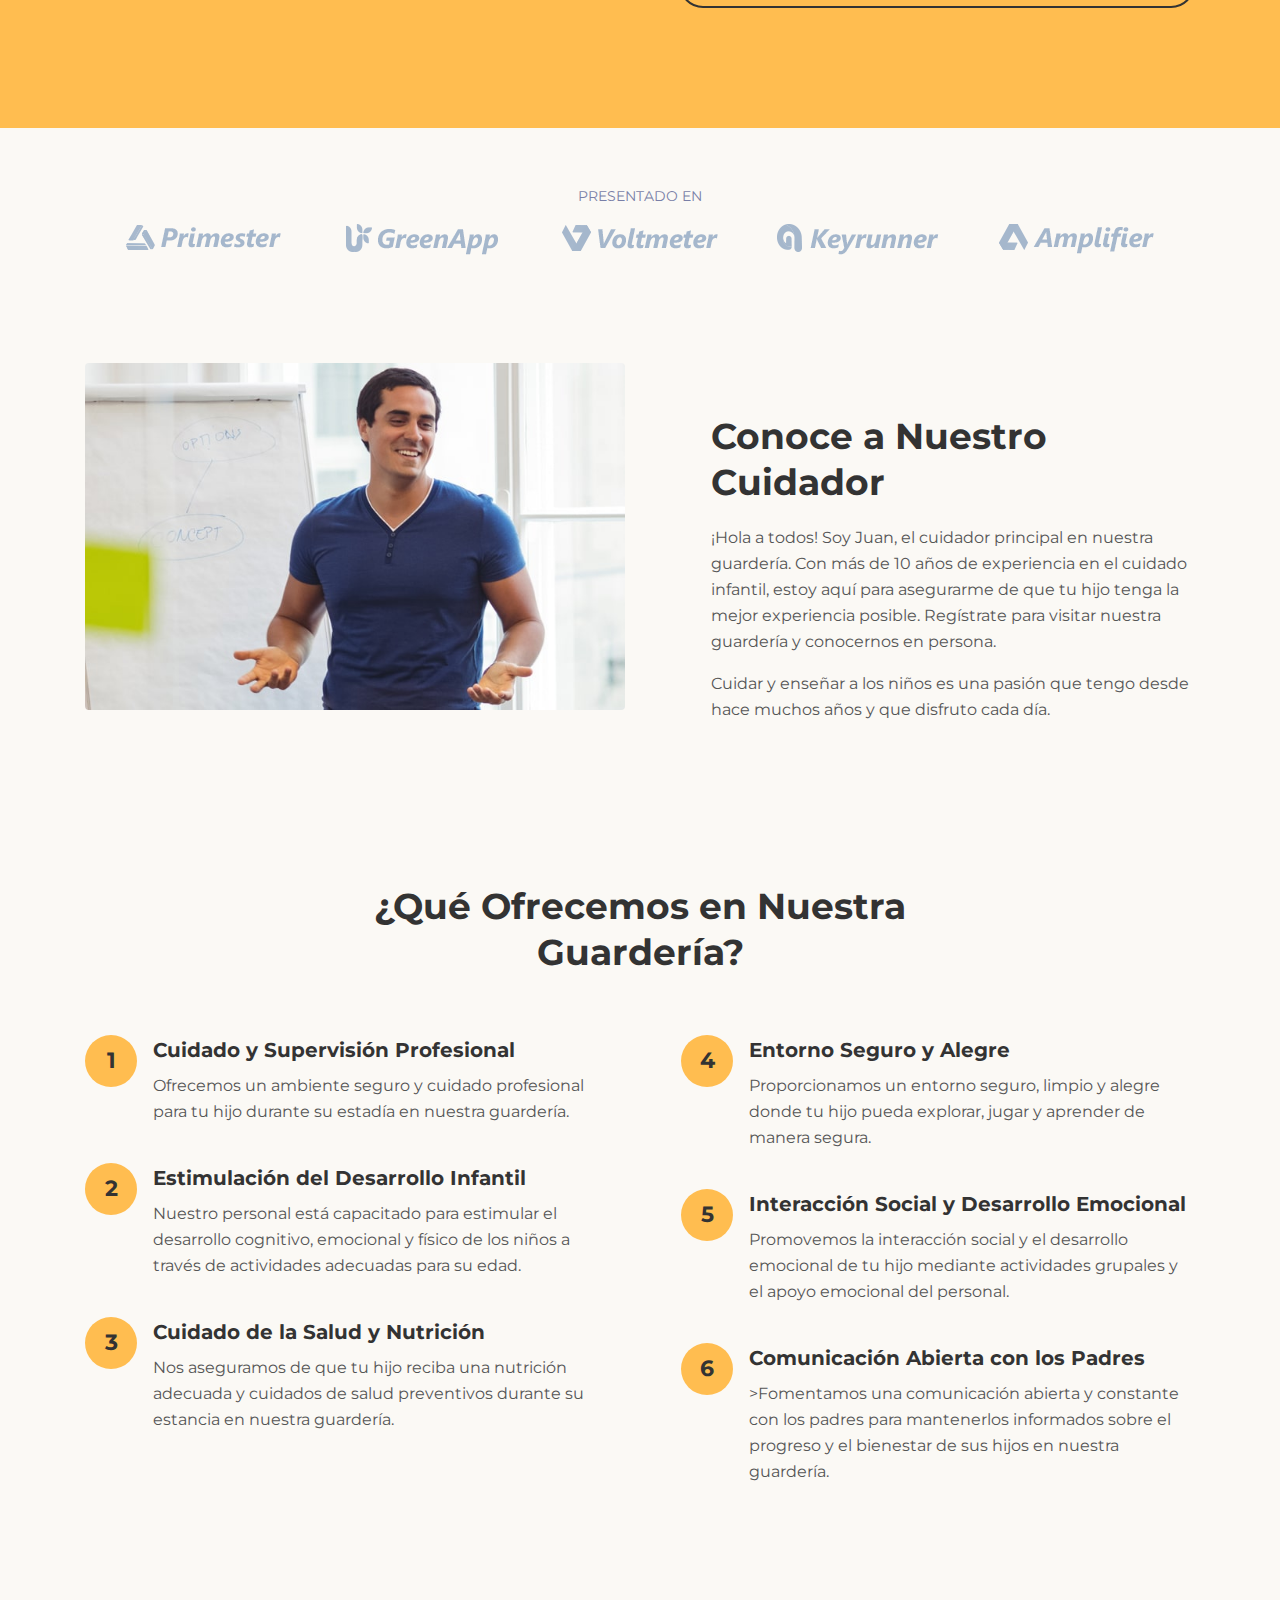
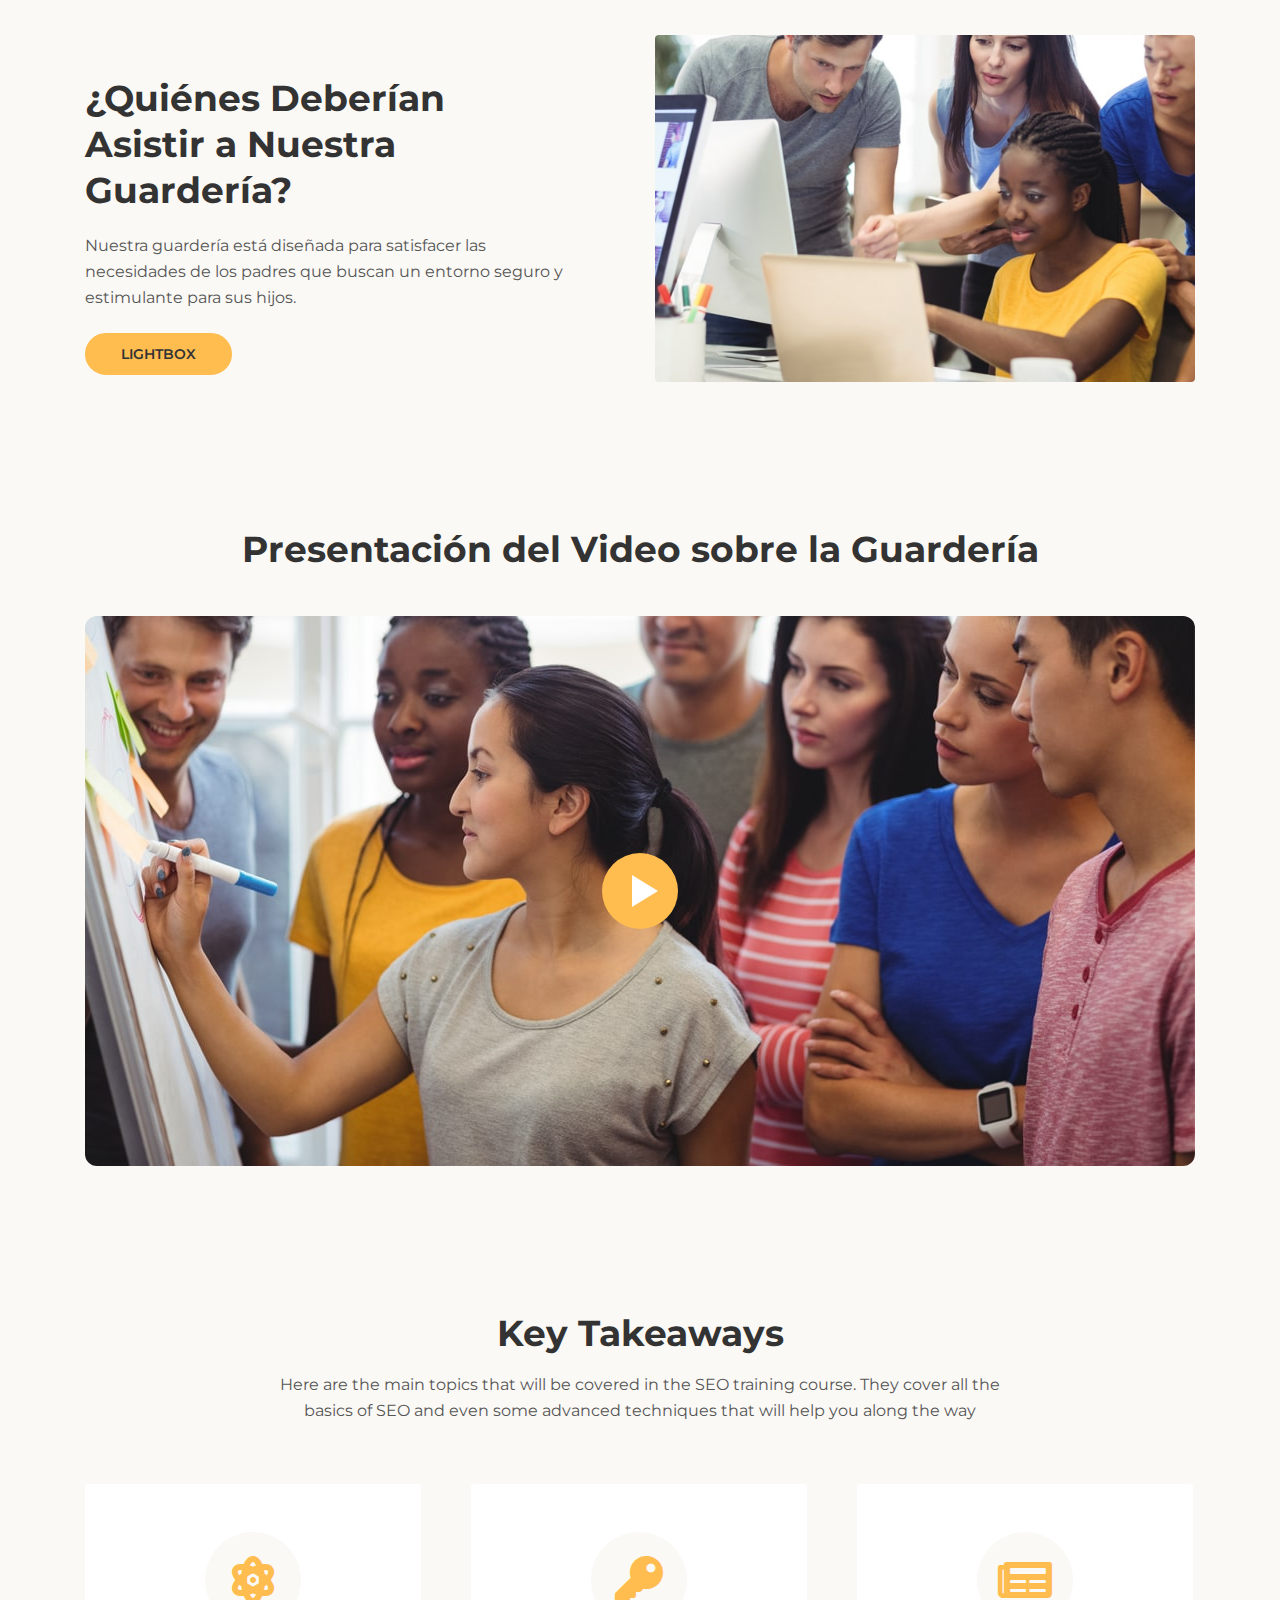
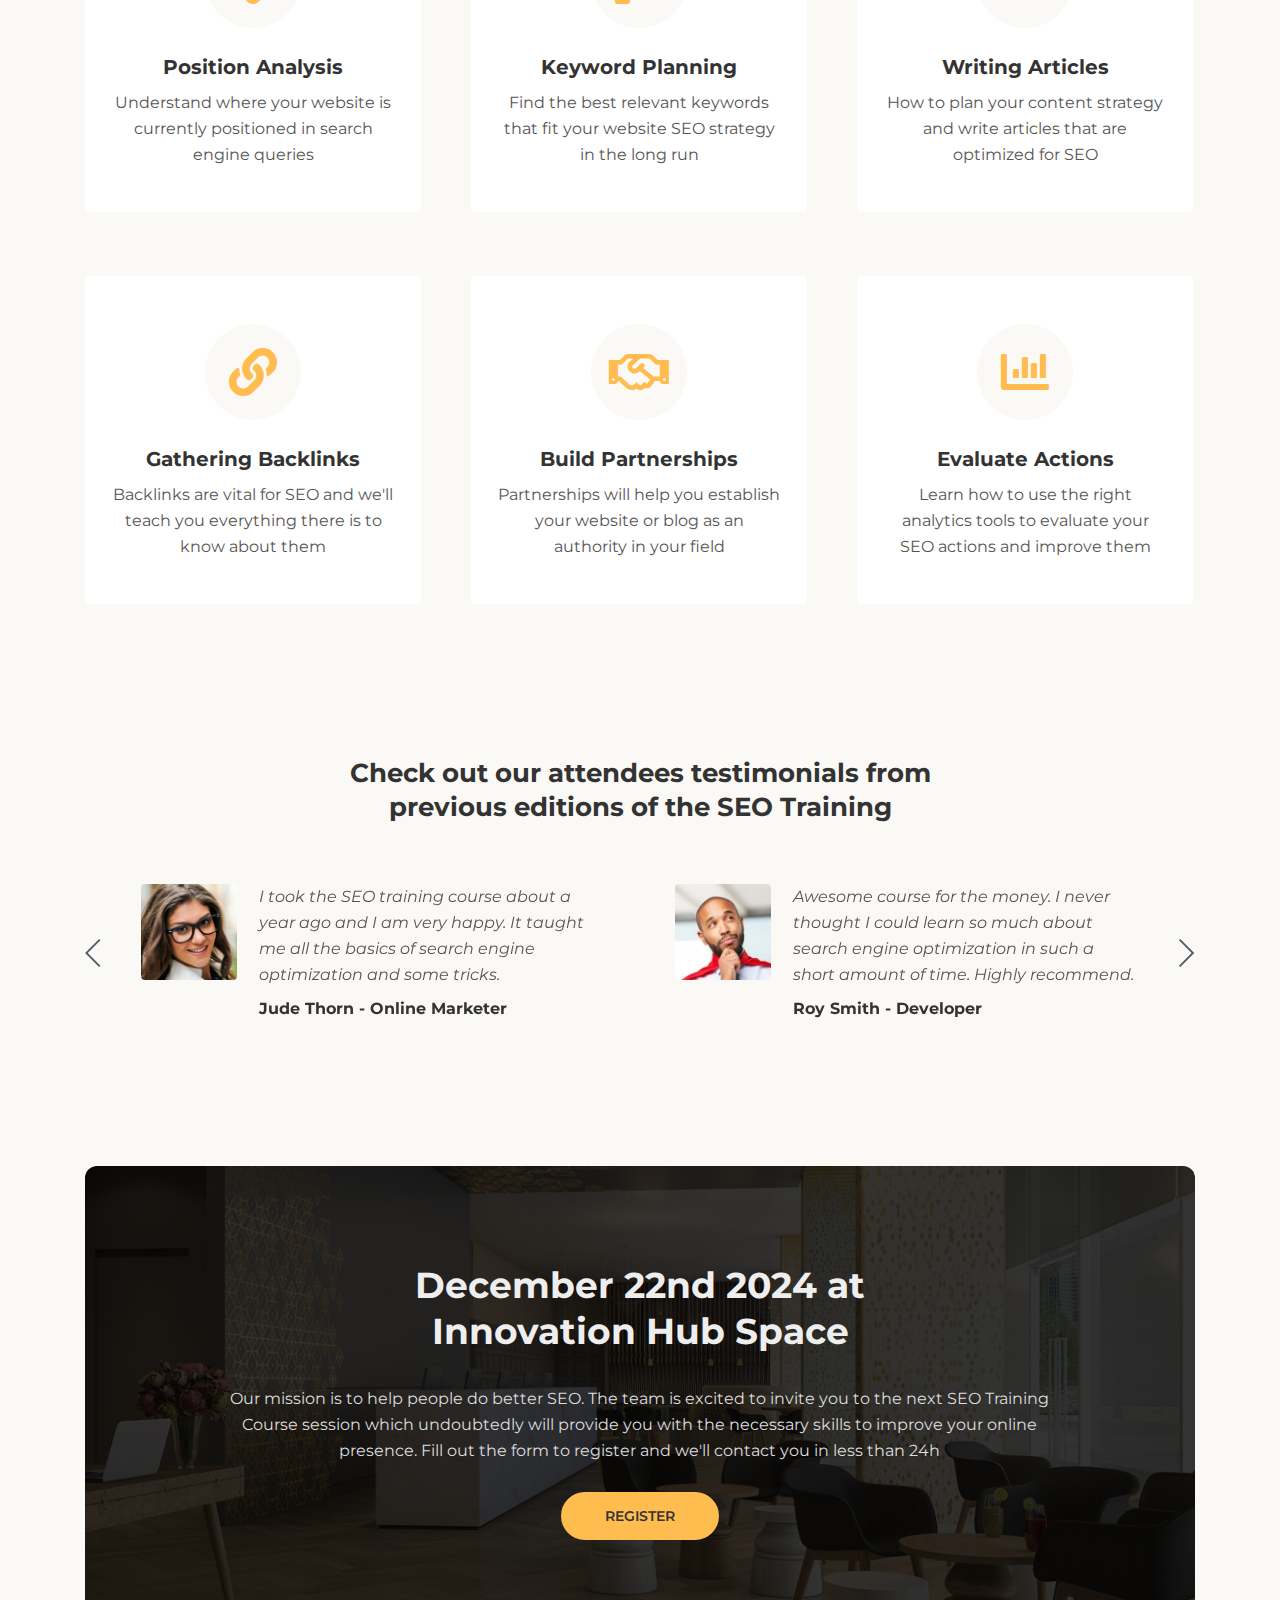
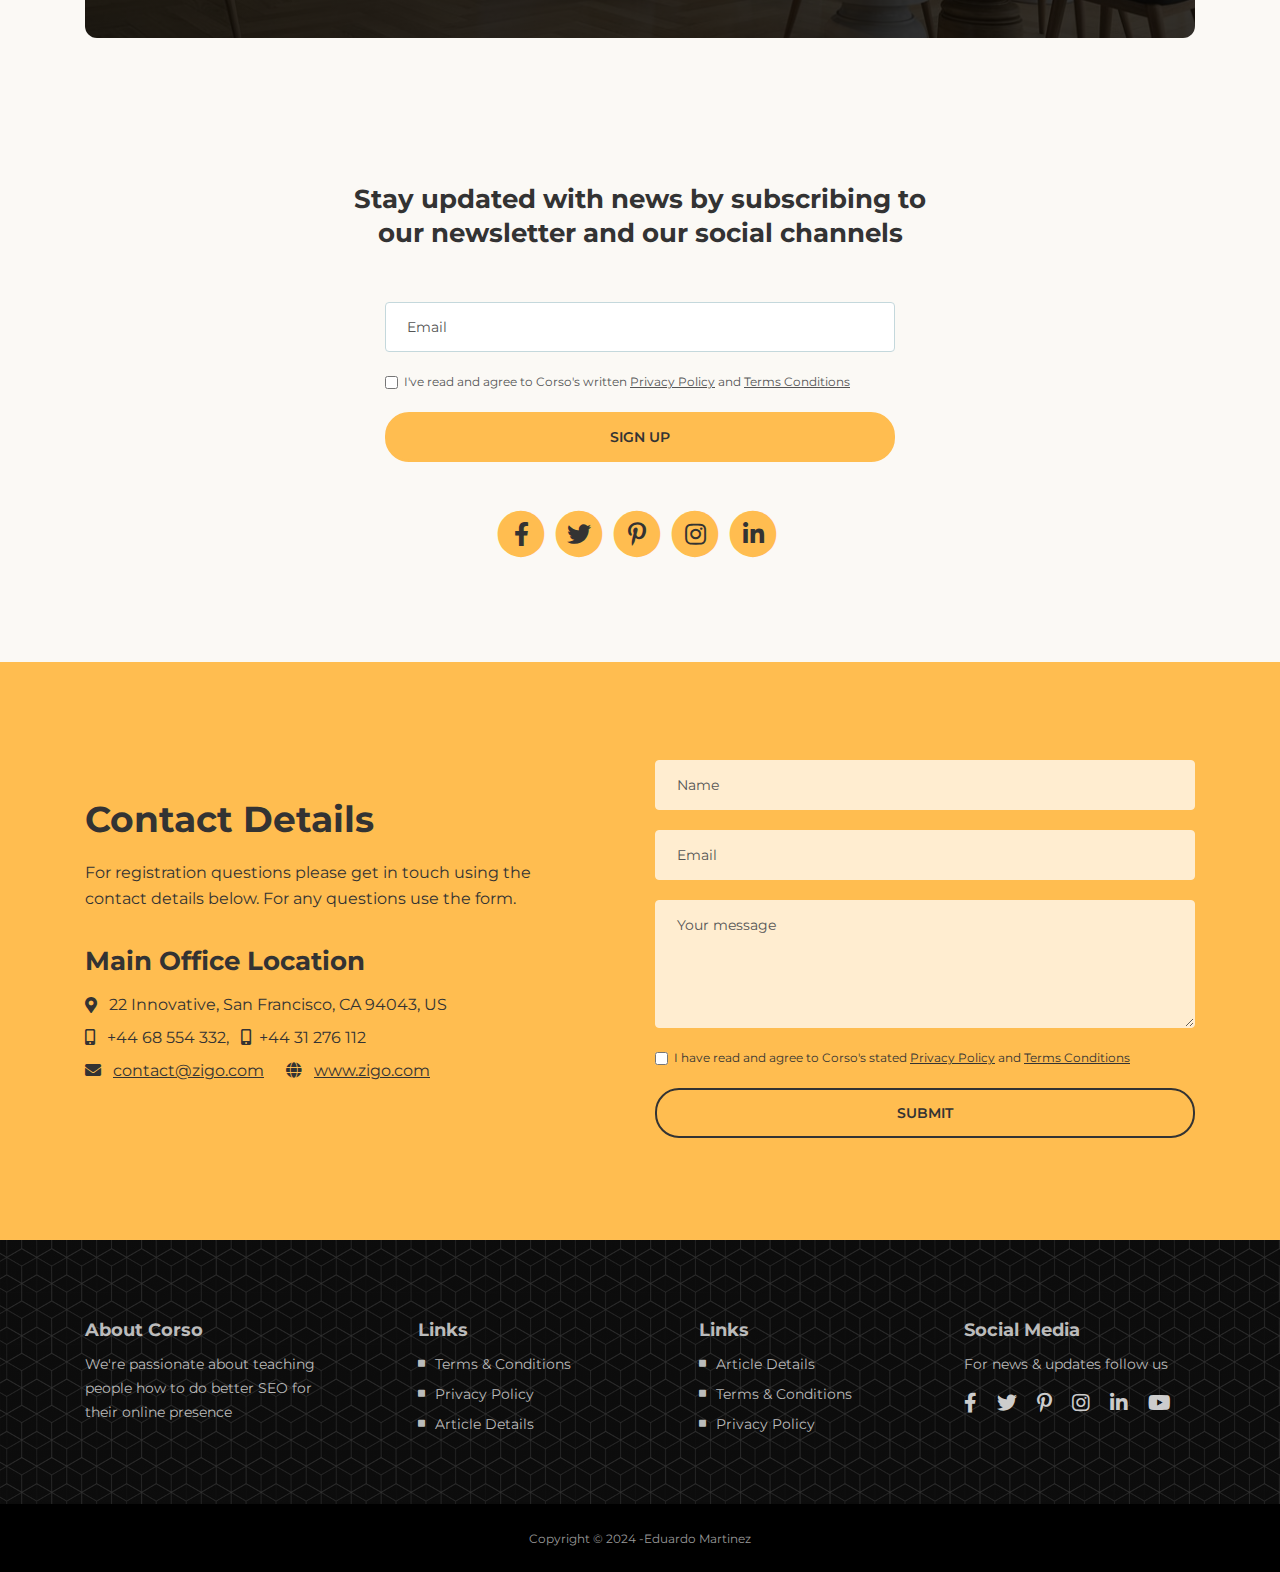
==== commit 1b625101: "cambios" ====
--- a/index.html
+++ b/index.html
@@ -6,7 +6,7 @@
     
     <!-- SEO Meta Tags -->
     <meta name="description" content="Landing page template built with HTML and Bootstrap 4 for presenting training courses, classes, workshops and for convincing visitors to register using the form.">
-    <meta name="author" content="Inovatik">
+    <meta name="author" content="Eduardo Martinez">
 
     <!-- OG Meta Tags to improve the way the post looks when you share the page on LinkedIn, Facebook, Google+ -->
 	<meta property="og:site_name" content="" /> <!-- website name -->
@@ -69,7 +69,18 @@
                     <a class="nav-link page-scroll" href="#description">Detalles</a>
                 </li>
 
-           
+                <!-- Dropdown Menu -->          
+                <li class="nav-item dropdown">
+                    <a class="nav-link dropdown-toggle page-scroll" href="#date" id="navbarDropdown" role="button" aria-haspopup="true" aria-expanded="false">DATE</a>
+                    <div class="dropdown-menu" aria-labelledby="navbarDropdown">
+                        <a class="dropdown-item" href="article-details.html"><span class="item-text">ARTICLE DETAILS</span></a>
+                        <div class="dropdown-divider"></div>
+                        <a class="dropdown-item" href="terms-conditions.html"><span class="item-text">TERMS CONDITIONS</span></a>
+                        <div class="dropdown-divider"></div>
+                        <a class="dropdown-item" href="privacy-policy.html"><span class="item-text">PRIVACY POLICY</span></a>
+                    </div>
+                </li>
+                <!-- end of dropdown menu -->
 
                 <li class="nav-item">
                     <a class="nav-link page-scroll" href="#contact">CONTACT</a>
@@ -356,7 +367,7 @@
                     <div class="text-container">
                         <h2>¿Quiénes Deberían Asistir a Nuestra Guardería?</h2>
                         <p>Nuestra guardería está diseñada para satisfacer las necesidades de los padres que buscan un entorno seguro y estimulante para sus hijos.  </p>
-                        <a class="btn-solid-reg popup-with-move-anim" href="#details-lightbox">Ver más</a>
+                        <a class="btn-solid-reg popup-with-move-anim" href="#details-lightbox">LIGHTBOX</a>
                     </div> <!-- end of text-container -->
                 </div> <!-- end of col -->
                 <div class="col-lg-6">
@@ -385,25 +396,25 @@
                     <p>Nuestra guardería está dedicada a proporcionar un entorno seguro y estimulante para todos los niños, desde bebés hasta niños en edad preescolar.</p>
                     <ul class="list-unstyled li-space-lg">
                         <li class="media">
-                            <i class="fas fa-square"></i><div class="media-body">ACTIVIDA 1</div>
-                        </li>
-                        <li class="media">
-                            <i class="fas fa-square"></i><div class="media-body">ACTIVIDA 2</div>
-                        </li>
-                        <li class="media">
-                            <i class="fas fa-square"></i><div class="media-body">ACTIVIDA 3</div>
-                        </li>
-                        <li class="media">
-                            <i class="fas fa-square"></i><div class="media-body">ACTIVIDA 4</div>
-                        </li>
-                        <li class="media">
-                            <i class="fas fa-square"></i><div class="media-body">ACTIVIDA 5</div>
-                        </li>
-                        <li class="media">
-                            <i class="fas fa-square"></i><div class="media-body">ACTIVIDA 6</div>
+                            <i class="fas fa-square"></i><div class="media-body">Link building framework</div>
+                        </li>
+                        <li class="media">
+                            <i class="fas fa-square"></i><div class="media-body">Know your current position</div>
+                        </li>
+                        <li class="media">
+                            <i class="fas fa-square"></i><div class="media-body">Partnering with blogs</div>
+                        </li>
+                        <li class="media">
+                            <i class="fas fa-square"></i><div class="media-body">Naming your images</div>
+                        </li>
+                        <li class="media">
+                            <i class="fas fa-square"></i><div class="media-body">Creating good sitemaps</div>
+                        </li>
+                        <li class="media">
+                            <i class="fas fa-square"></i><div class="media-body">Writing for humans</div>
                         </li>
                     </ul>
-                    <a class="btn-solid-reg mfp-close page-scroll" href="#register">REGISTRAR</a> <a class="btn-outline-reg mfp-close as-button" href="#screenshots">Atras</a>
+                    <a class="btn-solid-reg mfp-close page-scroll" href="#register">SIGN UP</a> <a class="btn-outline-reg mfp-close as-button" href="#screenshots">Atras</a>
                 </div> <!-- end of col -->
             </div> <!-- end of row -->
         </div> <!-- end of container -->
@@ -443,8 +454,8 @@
         <div class="container">
             <div class="row">
                 <div class="col-lg-12">
-                    <h2>Aspectos Clave</h2>
-                    <p class="p-heading">Aquí se encuentran los principales aspectos que abordaremos en nuestra guardería "Manos Mágicas". Estos son algunos de los pilares fundamentales que guiarán nuestro enfoque hacia el cuidado y desarrollo de los niños.</p>
+                    <h2>Key Takeaways</h2>
+                    <p class="p-heading">Here are the main topics that will be covered in the SEO training course. They cover all the basics of SEO and even some advanced techniques that will help you along the way</p>
                 </div> <!-- end of col -->
             </div> <!-- end of row -->
             <div class="row">
@@ -456,8 +467,8 @@
                             <i class="fas fa-atom"></i>
                         </div>
                         <div class="card-body">
-                            <h4 class="card-title">Actividades Recreativas</h4>
-                            <p>Ofrecemos un entorno divertido y seguro donde los niños pueden participar en una variedad de actividades recreativas diseñadas para estimular su creatividad y desarrollo físico.</p></p>
+                            <h4 class="card-title">Position Analysis</h4>
+                            <p>Understand where your website is currently positioned in search engine queries</p>
                         </div>
                     </div>
                     <!-- end of card -->
@@ -467,9 +478,9 @@
                         <div class="card-image">
                             <i class="fas fa-key"></i>
                         </div>
-                         <div class="card-body">
-                            <h4 class="card-title">Actividades Recreativas</h4>
-                            <p>Ofrecemos un entorno divertido y seguro donde los niños pueden participar en una variedad de actividades recreativas diseñadas para estimular su creatividad y desarrollo físico.</p></p>
+                        <div class="card-body">
+                            <h4 class="card-title">Keyword Planning</h4>
+                            <p>Find the best relevant keywords that fit your website SEO strategy in the long run</p>
                         </div>
                     </div>
                     <!-- end of card -->
@@ -481,8 +492,8 @@
                             <i class="fas fa-newspaper"></i>
                         </div>
                         <div class="card-body">
-                            <h4 class="card-title">Actividades Recreativas</h4>
-                            <p>Ofrecemos un entorno divertido y seguro donde los niños pueden participar en una variedad de actividades recreativas diseñadas para estimular su creatividad y desarrollo físico.</p></p>
+                            <h4 class="card-title">Writing Articles</h4>
+                            <p>How to plan your content strategy and write articles that are optimized for SEO</p>
                         </div>
                     </div>
                     <!-- end of card -->
@@ -492,9 +503,9 @@
                         <div class="card-image">
                             <i class="fas fa-link"></i>
                         </div>
-                       <div class="card-body">
-                            <h4 class="card-title">Actividades Recreativas</h4>
-                            <p>Ofrecemos un entorno divertido y seguro donde los niños pueden participar en una variedad de actividades recreativas diseñadas para estimular su creatividad y desarrollo físico.</p></p>
+                        <div class="card-body">
+                            <h4 class="card-title">Gathering Backlinks</h4>
+                            <p>Backlinks are vital for SEO and we'll teach you everything there is to know about them</p>
                         </div>
                     </div>
                     <!-- end of card -->
@@ -504,9 +515,9 @@
                         <div class="card-image">
                             <i class="far fa-handshake"></i>
                         </div>
-                       <div class="card-body">
-                            <h4 class="card-title">Actividades Recreativas</h4>
-                            <p>Ofrecemos un entorno divertido y seguro donde los niños pueden participar en una variedad de actividades recreativas diseñadas para estimular su creatividad y desarrollo físico.</p></p>
+                        <div class="card-body">
+                            <h4 class="card-title">Build Partnerships</h4>
+                            <p>Partnerships will help you establish your website or blog as an authority in your field</p>
                         </div>
                     </div>
                     <!-- end of card -->
@@ -518,8 +529,8 @@
                             <i class="fas fa-chart-bar"></i>
                         </div>
                         <div class="card-body">
-                            <h4 class="card-title">Evaluación de Acciones</h4>
-                            <p>Aprende a utilizar las herramientas de análisis adecuadas para evaluar las acciones de tu guardería y mejorarlas.</p>
+                            <h4 class="card-title">Evaluate Actions</h4>
+                            <p>Learn how to use the right analytics tools to evaluate your SEO actions and improve them</p>
                         </div>
                     </div>
                     <!-- end of card -->
@@ -536,7 +547,7 @@
         <div class="container">
             <div class="row">
                 <div class="col-lg-12">
-                    <h3>Descubre lo que dicen nuestros padres y niños acerca de Guardería Manos Mágicas</h3>
+                    <h3>Check out our attendees testimonials from previous editions of the SEO Training</h3>
 
                     <!-- Text Slider -->
                     <div class="slider-container">
@@ -549,8 +560,8 @@
                                         <img class="img-fluid" src="images/testimonial-1.jpg" alt="alternative">
                                     </div> <!-- end of image-wrapper -->
                                     <div class="text-wrapper">
-                                        <div class="testimonial-text">Estoy encantado con Guardería Manos Mágicas. Mi hijo ha aprendido tanto y se divierte mucho cada día. ¡Lo recomiendo a todos los padres!</div>
-                                        <div class="testimonial-author">Lucía Díaz - Madre de Familia</div>
+                                        <div class="testimonial-text">I took the SEO training course about a year ago and I am very happy. It taught me all the basics of search engine optimization and some tricks.</div>
+                                        <div class="testimonial-author">Jude Thorn - Online Marketer</div>
                                     </div> <!-- end of text-wrapper -->
                                 </div> <!-- end of swiper-slide -->
                                 <!-- end of slide -->
@@ -561,8 +572,8 @@
                                         <img class="img-fluid" src="images/testimonial-2.jpg" alt="alternative">
                                     </div> <!-- end of image-wrapper -->
                                     <div class="text-wrapper">
-                                        <div class="testimonial-text">Mi hija no quería ir a la guardería, pero desde que la inscribimos en Guardería Manos Mágicas, no quiere irse. ¡Gracias por el excelente cuidado y ambiente acogedor!</div>
-                                        <div class="testimonial-author">Pedro Martínez - Padre Satisfecho</div>
+                                        <div class="testimonial-text">Awesome course for the money. I never thought I could learn so much about search engine optimization in such a short amount of time. Highly recommend.</div>
+                                        <div class="testimonial-author">Roy Smith - Developer</div>
                                     </div> <!-- end of text-wrapper -->
                                 </div> <!-- end of swiper-slide -->
                                 <!-- end of slide -->
@@ -573,8 +584,8 @@
                                         <img class="img-fluid" src="images/testimonial-3.jpg" alt="alternative">
                                     </div> <!-- end of image-wrapper -->
                                     <div class="text-wrapper">
-                                        <div class="testimonial-text">Me siento como en casa en Guardería Manos Mágicas. Las tías son muy amables y siempre hacemos actividades divertidas. ¡Es la mejor guardería del mundo!</div>
-                                        <div class="testimonial-author">Sofía - Niña Feliz<</div>
+                                        <div class="testimonial-text">Corso is the best SEO training course in the market. It teaches you all the basics but it also adds value with some advanced tips & tricks the are great.</div>
+                                        <div class="testimonial-author">Martin Singer - Online Marketer</div>
                                     </div> <!-- end of text-wrapper -->
                                 </div> <!-- end of swiper-slide -->
                                 <!-- end of slide -->
@@ -585,8 +596,8 @@
                                         <img class="img-fluid" src="images/testimonial-4.jpg" alt="alternative">
                                     </div> <!-- end of image-wrapper -->
                                     <div class="text-wrapper">
-                                        <div class="testimonial-text">¡Me encanta ir a Guardería Manos Mágicas! Juego, aprendo cosas nuevas y tengo muchos amigos. ¡Es genial!</div>
-                                        <div class="testimonial-author">Diego - Niño Alegre</div>
+                                        <div class="testimonial-text">Learning SEO can actually be fun. I attended Corso SEO training and I had a great time with my peer students and the instructors. Highly recommended course.</div>
+                                        <div class="testimonial-author">Ronda Louis - Business Owner</div>
                                     </div> <!-- end of text-wrapper -->
                                 </div> <!-- end of swiper-slide -->
                                 <!-- end of slide -->
@@ -615,9 +626,9 @@
             <div class="row">
                 <div class="col-lg-12">
                     <div class="text-container">
-                        <h2>Próximo Evento: Fiesta de Navidad en Guardería Manos Mágicas</h2>
-                        <p>¡Nos complace invitarte a nuestra Fiesta de Navidad en Guardería Manos Mágicas! Será una jornada llena de diversión y alegría para nuestros niños y sus familias. Acompáñanos el día 22 de Diciembre de 2020 en nuestro espacio de Innovación. ¡No te lo pierdas!</p>
-                        <a class="btn-solid-lg page-scroll" href="#register">REGISTRO</a>
+                        <h2>December 22nd 2024 at Innovation Hub Space</h2>
+                        <p>Our mission is to help people do better SEO. The team is excited to invite you to the next SEO Training Course session which undoubtedly will provide you with the necessary skills to improve your online presence. Fill out the form to register and we'll contact you in less than 24h</p>
+                        <a class="btn-solid-lg page-scroll" href="#register">REGISTER</a>
                     </div> <!-- end of text-container -->
                 </div> <!-- end of col -->
             </div> <!-- end of row -->
@@ -631,7 +642,7 @@
         <div class="container">
             <div class="row">
                 <div class="col-lg-12">
-                    <h3>Mantente al día con las novedades suscribiéndote a nuestro boletín y siguiéndonos en nuestras redes sociales</h3>
+                    <h3>Stay updated with news by subscribing to our newsletter and our social channels</h3>
                     
                     <!-- Newsletter Form -->
                     <form id="newsletterForm" data-toggle="validator" data-focus="false">
@@ -641,11 +652,11 @@
                             <div class="help-block with-errors"></div>
                         </div>
                         <div class="form-group checkbox">
-                            <input type="checkbox" id="nterms" value="Agreed-to-Terms" required>He leído y acepto la  <a href="privacy-policy.html">Política de Privacidad</a> y los<a href="terms-conditions.html">Términos y Condiciones</a> 
+                            <input type="checkbox" id="nterms" value="Agreed-to-Terms" required>I've read and agree to Corso's written <a href="privacy-policy.html">Privacy Policy</a> and <a href="terms-conditions.html">Terms Conditions</a> 
                             <div class="help-block with-errors"></div>
                         </div>
                         <div class="form-group">
-                            <button type="submit" class="form-control-submit-button">SUSCRIBIRSE</button>
+                            <button type="submit" class="form-control-submit-button">SIGN UP</button>
                         </div>
                         <div class="form-message">
                             <div id="nmsgSubmit" class="h3 text-center hidden"></div>
@@ -701,21 +712,21 @@
             <div class="row">
                 <div class="col-lg-6">
                     <div class="text-container">
-                        <h2>Detalles de Contacto</h2>
-                        <p>Para preguntas sobre inscripciones, por favor contáctanos utilizando los detalles de contacto a continuación. Para cualquier otra pregunta, utiliza el formulario.</p>
-                        <h3>Ubicación de la Oficina Principal</h3>
+                        <h2>Contact Details</h2>
+                        <p>For registration questions please get in touch using the contact details below. For any questions use the form.</p>
+                        <h3>Main Office Location</h3>
                         <ul class="list-unstyled li-space-lg">
                             <li class="media">
                                 <i class="fas fa-map-marker-alt"></i>
-                                <div class="media-body">Calle de la Guardería Mágica, Número 22, Ciudad Mágica, CP 12345</div>
+                                <div class="media-body">22 Innovative, San Francisco, CA 94043, US</div>
                             </li>
                             <li class="media">
                                 <i class="fas fa-mobile-alt"></i>
-                                <div class="media-body">+1 809 554 3332, &nbsp;&nbsp;<i class="fas fa-mobile-alt"></i>&nbsp; +1 849 554 3332</div>
+                                <div class="media-body">+44 68 554 332, &nbsp;&nbsp;<i class="fas fa-mobile-alt"></i>&nbsp; +44 31 276 112</div>
                             </li>
                             <li class="media">
                                 <i class="fas fa-envelope"></i>
-                                <div class="media-body"><a class="light-gray" href="#">servicioalcliente@guarderiamanosmagicas.com</a> <i class="fas fa-globe"></i><a class="light-gray" href="#your-link">www.guarderiamanosmagicas.com</a></div>
+                                <div class="media-body"><a class="light-gray" href="mailto:contact@zigo.com">contact@zigo.com</a> <i class="fas fa-globe"></i><a class="light-gray" href="#your-link">www.zigo.com</a></div>
                             </li>
                         </ul>
                     </div> <!-- end of text-container -->
@@ -726,7 +737,7 @@
                     <form id="contactForm" data-toggle="validator" data-focus="false">
                         <div class="form-group">
                             <input type="text" class="form-control-input" id="cname" required>
-                            <label class="label-control" for="cname">Nombre</label>
+                            <label class="label-control" for="cname">Name</label>
                             <div class="help-block with-errors"></div>
                         </div>
                         <div class="form-group">
@@ -736,15 +747,15 @@
                         </div>
                         <div class="form-group">
                             <textarea class="form-control-textarea" id="cmessage" required></textarea>
-                            <label class="label-control" for="cmessage">Mensaje</label>
+                            <label class="label-control" for="cmessage">Your message</label>
                             <div class="help-block with-errors"></div>
                         </div>
                         <div class="form-group checkbox">
-                            <input type="checkbox" id="cterms" value="Agreed-to-Terms" required>He leído y acepto la<a href="privacy-policy.html">Política de Privacidad</a> y los <a href="terms-conditions.html">Términos y Condiciones</a> 
+                            <input type="checkbox" id="cterms" value="Agreed-to-Terms" required>I have read and agree to Corso's stated <a href="privacy-policy.html">Privacy Policy</a> and <a href="terms-conditions.html">Terms Conditions</a> 
                             <div class="help-block with-errors"></div>
                         </div>
                         <div class="form-group">
-                            <button type="submit" class="form-control-submit-button">Enviar</button>
+                            <button type="submit" class="form-control-submit-button">SUBMIT</button>
                         </div>
                         <div class="form-message">
                             <div id="cmsgSubmit" class="h3 text-center hidden"></div>
@@ -765,25 +776,25 @@
             <div class="row">
                 <div class="col-md-3">
                     <div class="footer-col first">
-                        <h5>Acerca de Guardería Manos Mágicas</h5>
-                        <p class="p-small">¡Estamos apasionados por cuidar y educar a los más pequeños de manera mágica!</p>
+                        <h5>About Corso</h5>
+                        <p class="p-small">We're passionate about teaching people how to do better SEO for their online presence</p>
                     </div>
                 </div> <!-- end of col -->
                 <div class="col-md-3">
                     <div class="footer-col second">
-                        <h5>Enlaces</h5>
+                        <h5>Links</h5>
                         <ul class="list-unstyled li-space-lg p-small">
                             <li class="media">
                                 <i class="fas fa-square"></i>
-                                <div class="media-body"><a href="terms-conditions.html">Términos y Condiciones</a></div>
+                                <div class="media-body"><a href="terms-conditions.html">Terms & Conditions</a></div>
                             </li>
                             <li class="media">
                                 <i class="fas fa-square"></i>
-                                <div class="media-body"><a href="privacy-policy.html">Política de Privacidad</a></div>
+                                <div class="media-body"><a href="privacy-policy.html">Privacy Policy</a></div>
                             </li>
                             <li class="media">
                                 <i class="fas fa-square"></i>
-                                <div class="media-body"><a href="article-details.html">Detalles del Artículo</a></div>
+                                <div class="media-body"><a href="article-details.html">Article Details</a></div>
                             </li>
                         </ul>
                     </div>
@@ -794,23 +805,23 @@
                         <ul class="list-unstyled li-space-lg p-small">
                             <li class="media">
                                 <i class="fas fa-square"></i>
-                                <div class="media-body"><a href="article-details.html">Detalles del Artículo</a></div>
+                                <div class="media-body"><a href="article-details.html">Article Details</a></div>
                             </li>
                             <li class="media">
                                 <i class="fas fa-square"></i>
-                                <div class="media-body"><a href="terms-conditions.html">Términos y Condiciones</a></div>
+                                <div class="media-body"><a href="terms-conditions.html">Terms & Conditions</a></div>
                             </li>
                             <li class="media">
                                 <i class="fas fa-square"></i>
-                                <div class="media-body"><a href="privacy-policy.html">Política de Privacidad</a></div>
+                                <div class="media-body"><a href="privacy-policy.html">Privacy Policy</a></div>
                             </li>
                         </ul>
                     </div>
                 </div> <!-- end of col -->
                 <div class="col-md-3">
                     <div class="footer-col fourth">
-                        <h5>Redes Sociales</h5>
-                        <p class="p-small">¡Síguenos para enterarte de todas las novedades y actualizaciones!</p>
+                        <h5>Social Media</h5>
+                        <p class="p-small">For news & updates follow us</p>
                         <a href="#your-link">
                             <i class="fab fa-facebook-f"></i>
                         </a>
@@ -842,7 +853,7 @@
         <div class="container">
             <div class="row">
                 <div class="col-lg-12">
-                    <p class="p-small">Copyright © 2024 <a href="#"></a> Eduardo Martinez</p>
+                    <p class="p-small">Copyright © 2024 <a href="#"></a> -Eduardo Martinez</p>
                 </div> <!-- end of col -->
             </div> <!-- enf of row -->
         </div> <!-- end of container -->
@@ -861,4 +872,4 @@
     <script src="js/validator.min.js"></script> <!-- Validator.js - Bootstrap plugin that validates forms -->
     <script src="js/scripts.js"></script> <!-- Custom scripts -->
 </body>
-</html>
+</html>--- a/css/styles.css
+++ b/css/styles.css
@@ -1,5 +1,5 @@
 /* Template: Corso - Free Training Course Landing Page Template
-   Author: Inovatik
+   Author: Eduardo Martinez
    Created: Nov 2019
    Description: Master CSS file
 */
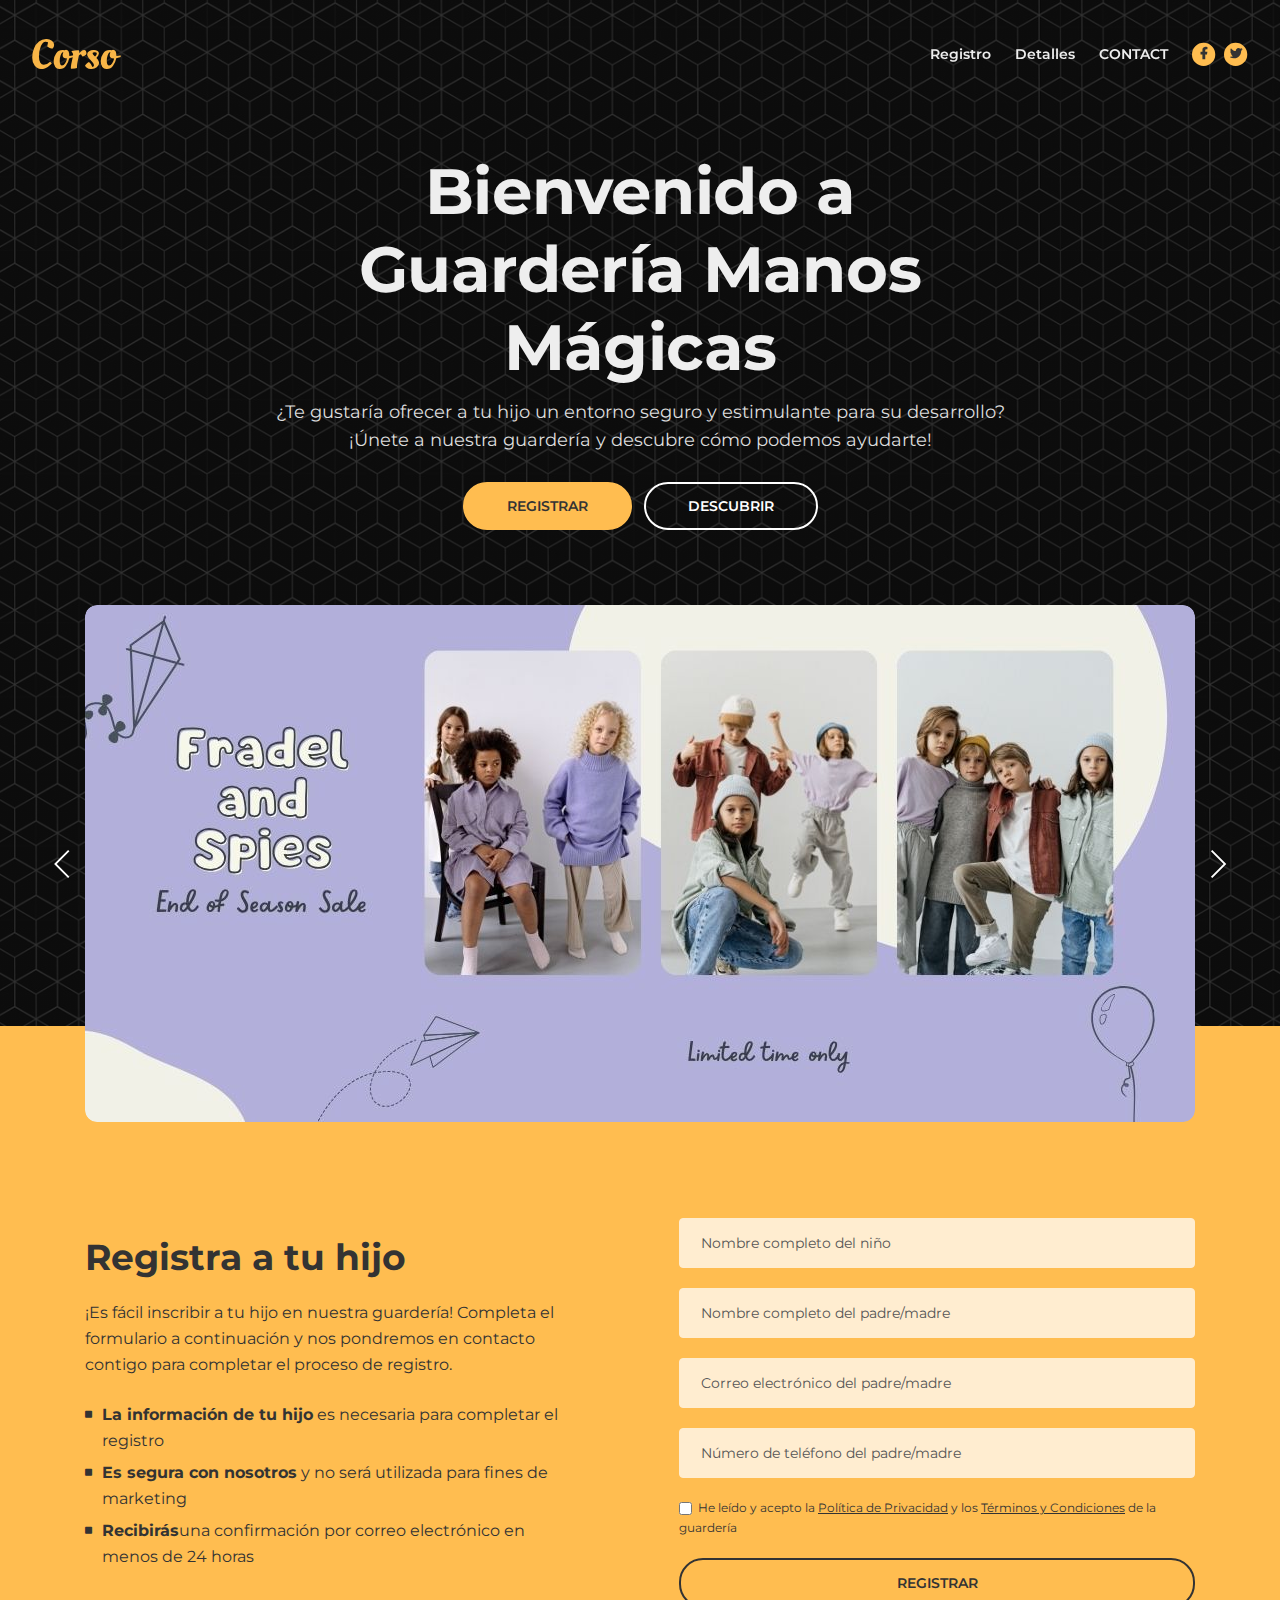
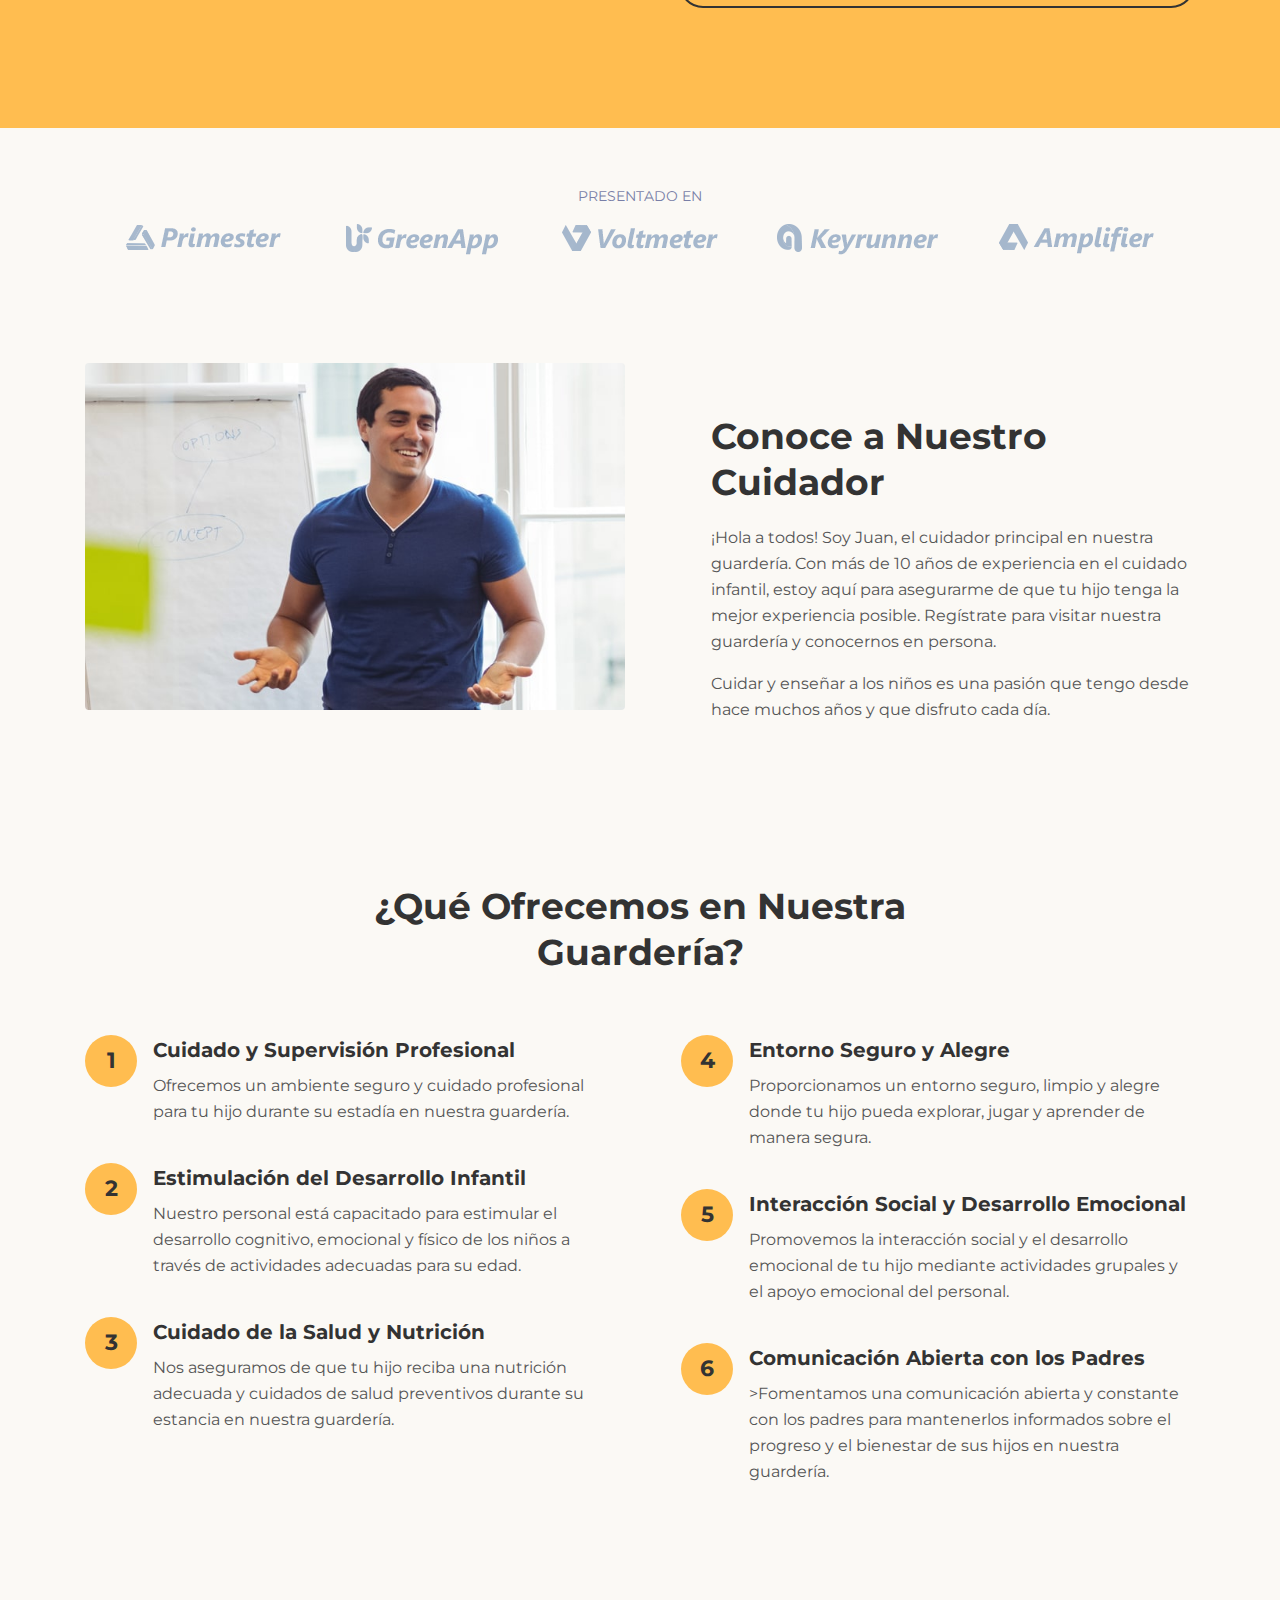
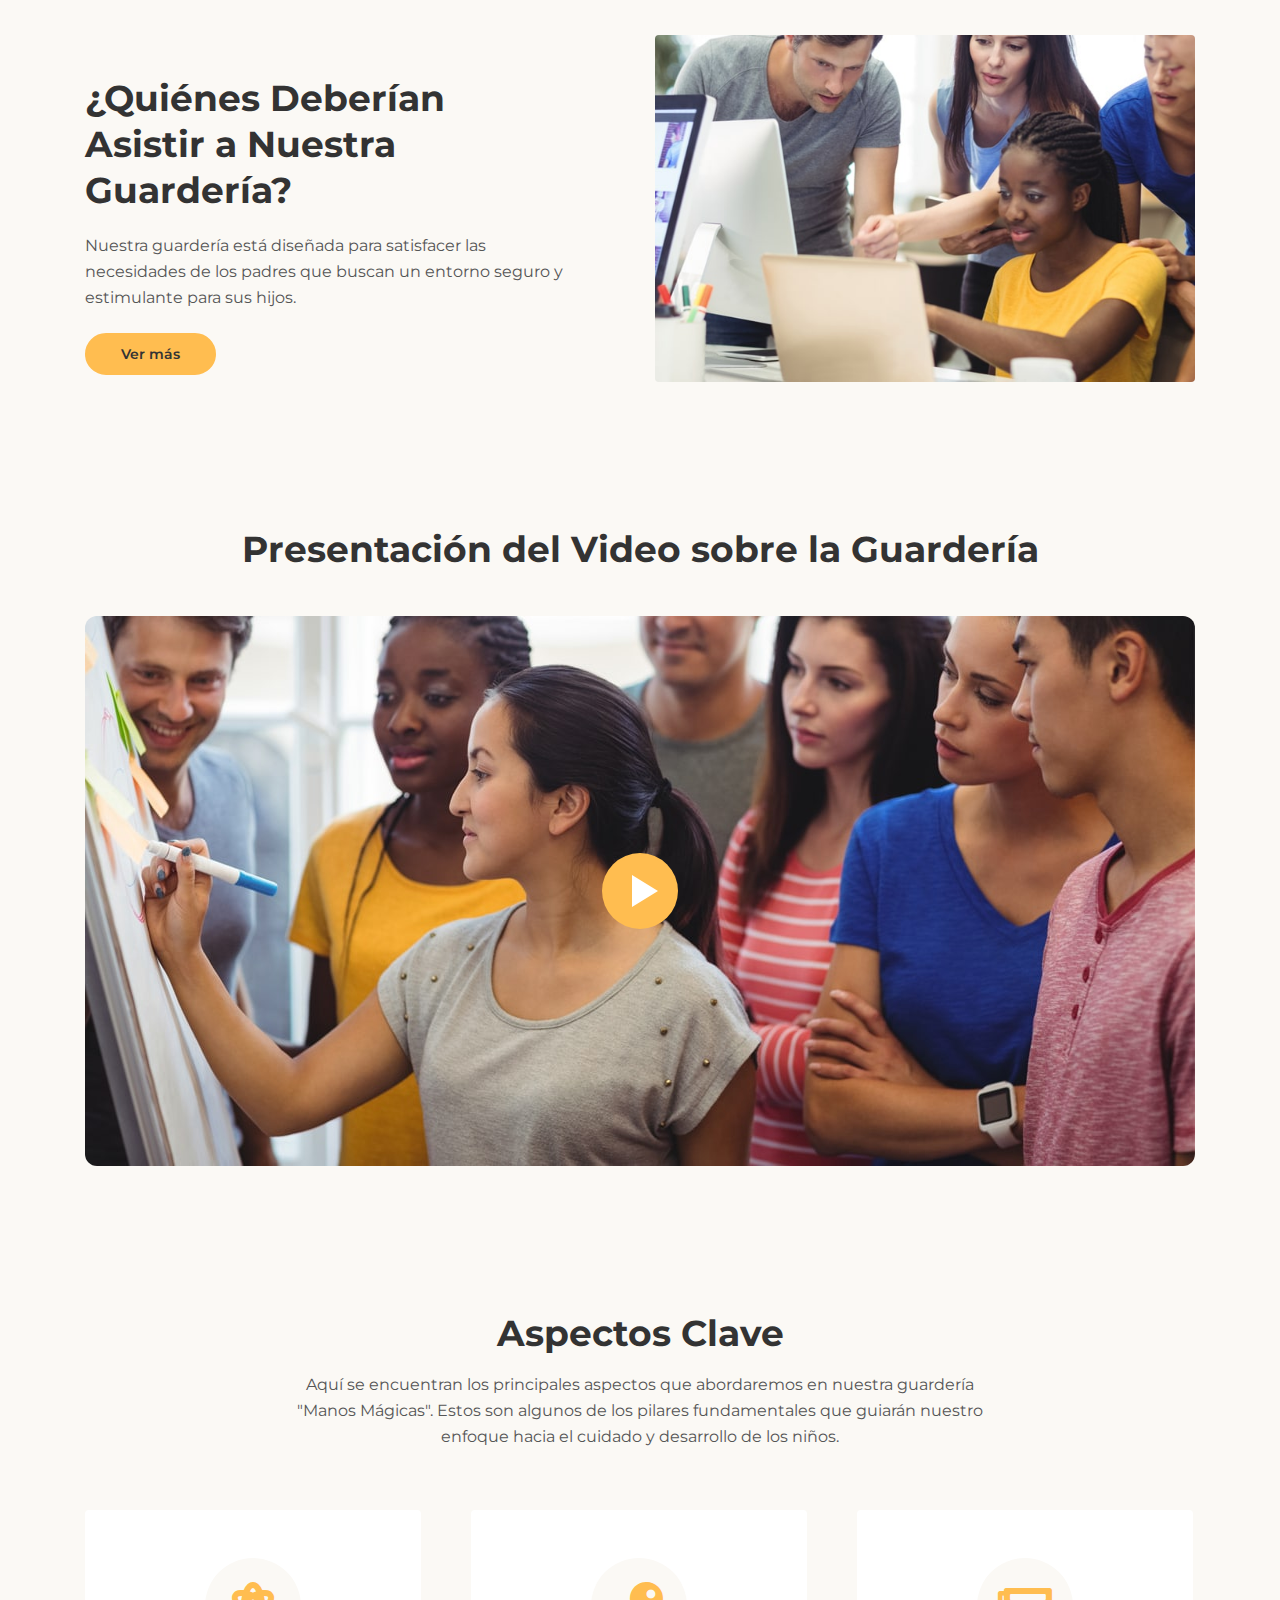
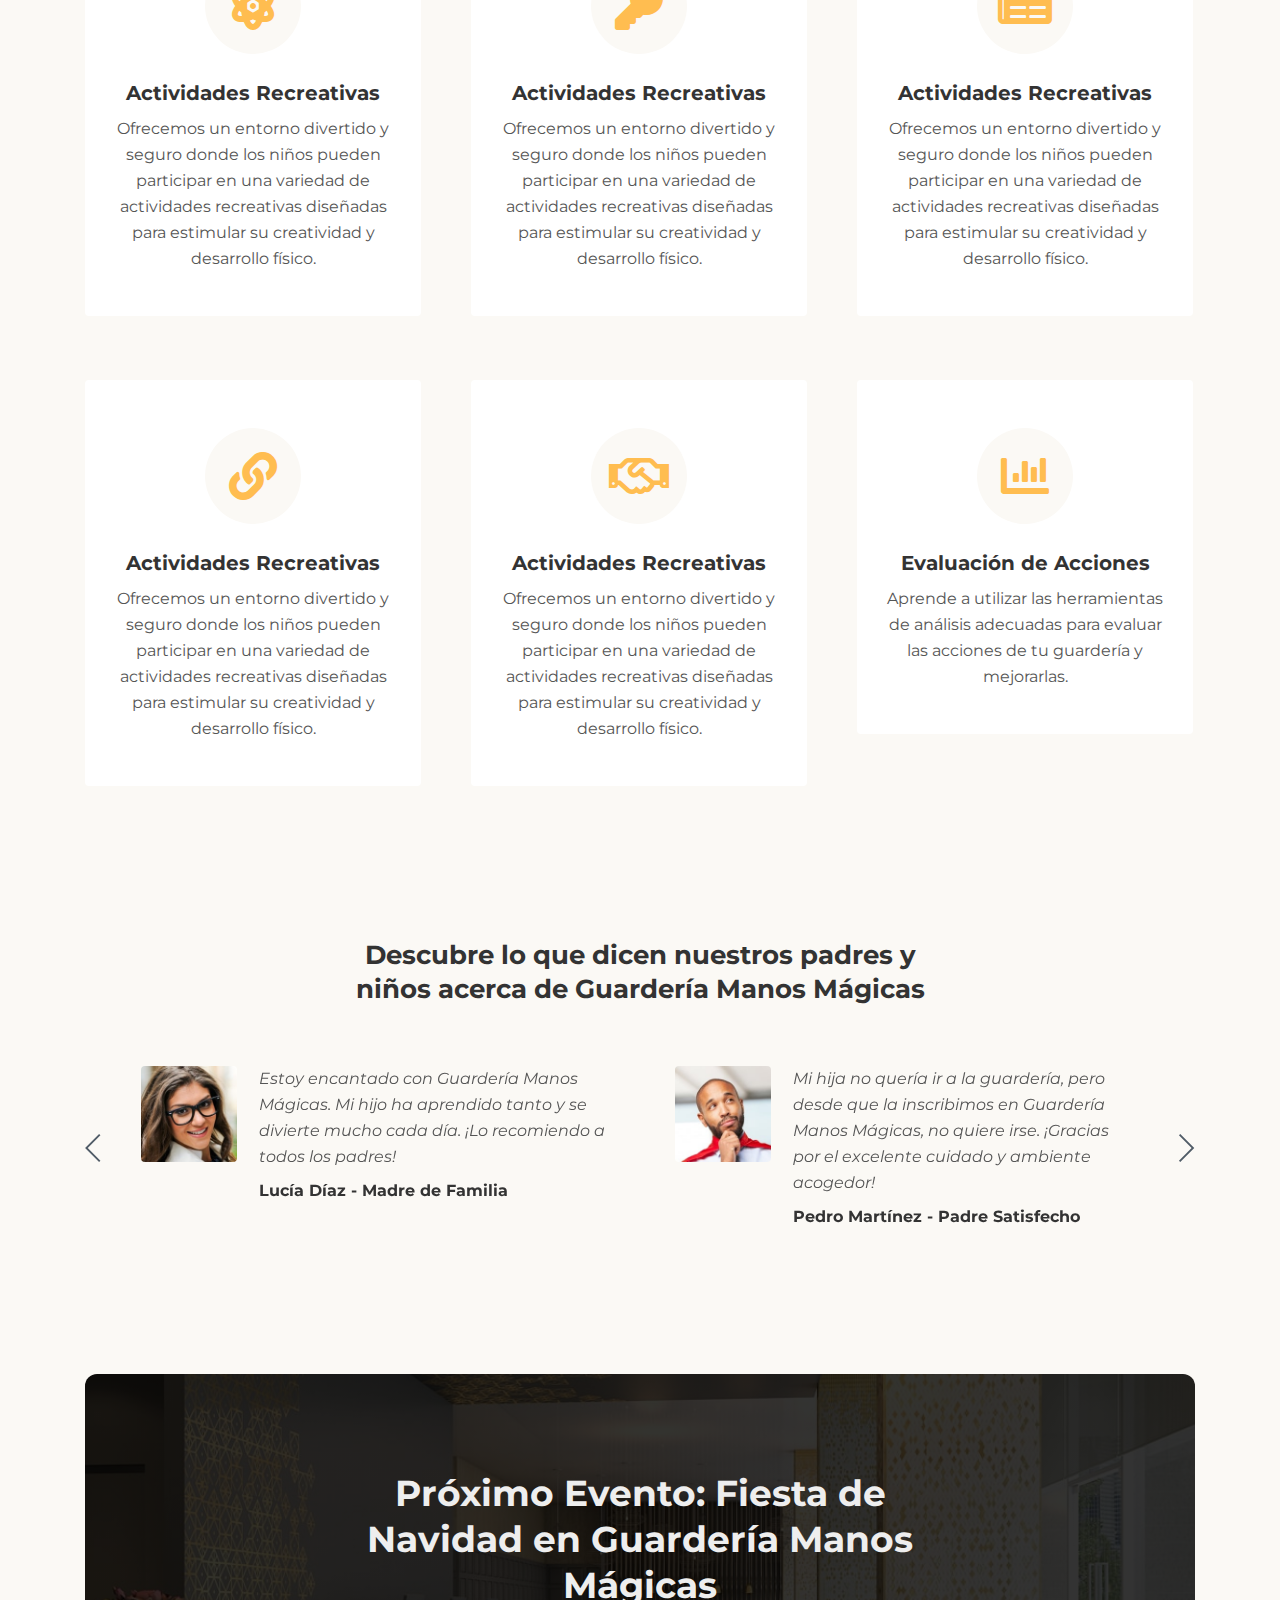
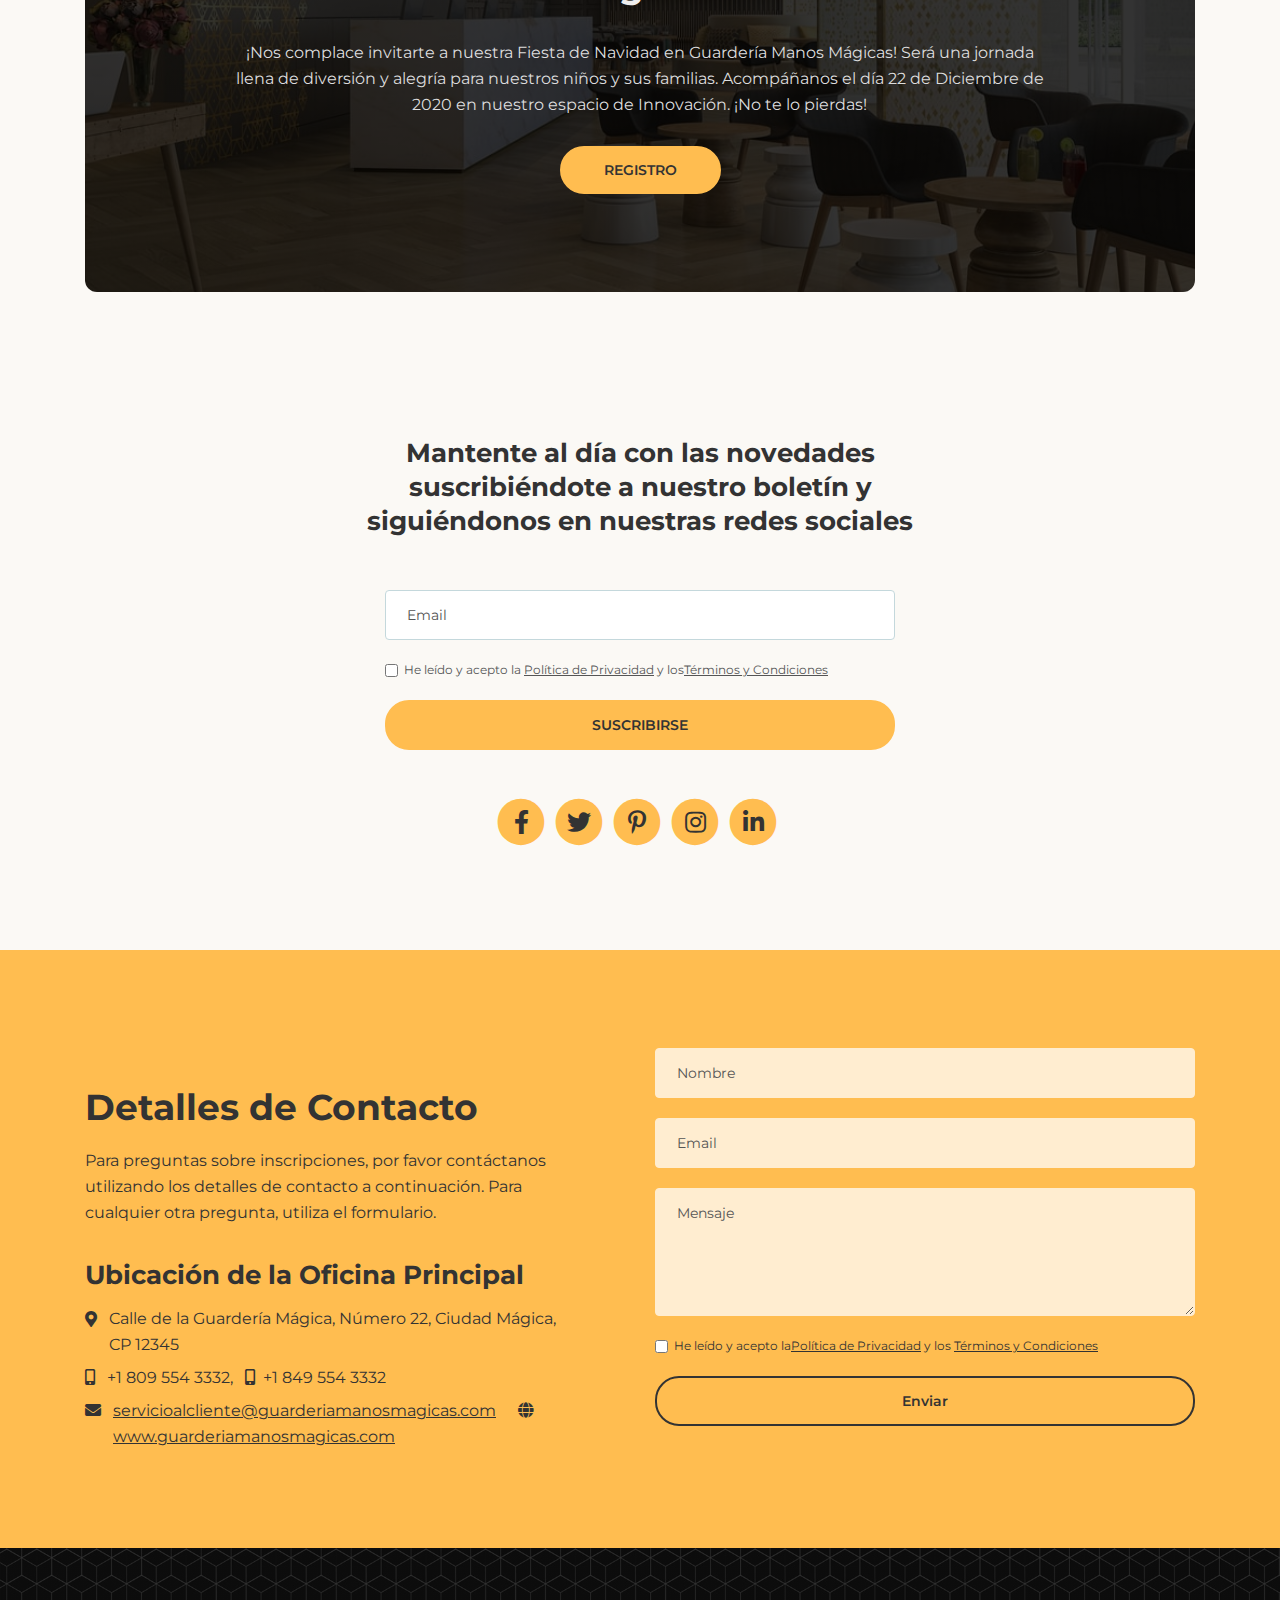
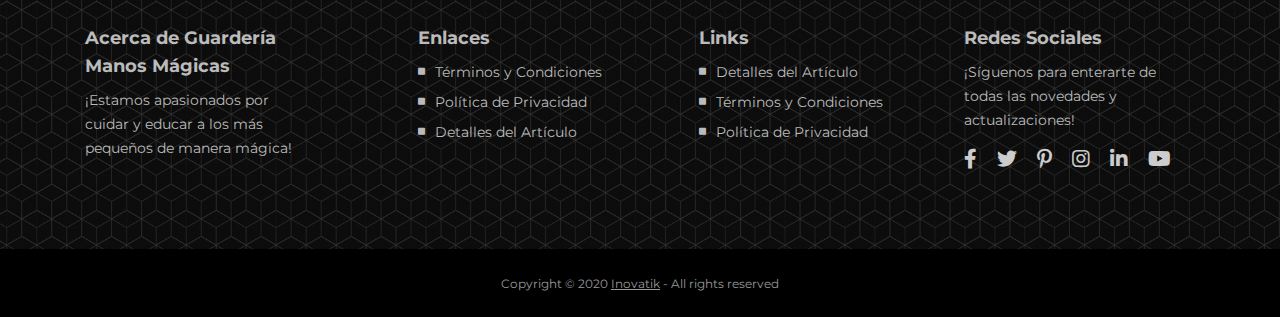
==== commit ea9f71f3: "Merge branch 'main' of https://github.com/eduardo0915/guarderia-04" ====
--- a/index.html
+++ b/index.html
@@ -69,18 +69,7 @@
                     <a class="nav-link page-scroll" href="#description">Detalles</a>
                 </li>
 
-                <!-- Dropdown Menu -->          
-                <li class="nav-item dropdown">
-                    <a class="nav-link dropdown-toggle page-scroll" href="#date" id="navbarDropdown" role="button" aria-haspopup="true" aria-expanded="false">DATE</a>
-                    <div class="dropdown-menu" aria-labelledby="navbarDropdown">
-                        <a class="dropdown-item" href="article-details.html"><span class="item-text">ARTICLE DETAILS</span></a>
-                        <div class="dropdown-divider"></div>
-                        <a class="dropdown-item" href="terms-conditions.html"><span class="item-text">TERMS CONDITIONS</span></a>
-                        <div class="dropdown-divider"></div>
-                        <a class="dropdown-item" href="privacy-policy.html"><span class="item-text">PRIVACY POLICY</span></a>
-                    </div>
-                </li>
-                <!-- end of dropdown menu -->
+           
 
                 <li class="nav-item">
                     <a class="nav-link page-scroll" href="#contact">CONTACT</a>
@@ -367,7 +356,7 @@
                     <div class="text-container">
                         <h2>¿Quiénes Deberían Asistir a Nuestra Guardería?</h2>
                         <p>Nuestra guardería está diseñada para satisfacer las necesidades de los padres que buscan un entorno seguro y estimulante para sus hijos.  </p>
-                        <a class="btn-solid-reg popup-with-move-anim" href="#details-lightbox">LIGHTBOX</a>
+                        <a class="btn-solid-reg popup-with-move-anim" href="#details-lightbox">Ver más</a>
                     </div> <!-- end of text-container -->
                 </div> <!-- end of col -->
                 <div class="col-lg-6">
@@ -396,25 +385,25 @@
                     <p>Nuestra guardería está dedicada a proporcionar un entorno seguro y estimulante para todos los niños, desde bebés hasta niños en edad preescolar.</p>
                     <ul class="list-unstyled li-space-lg">
                         <li class="media">
-                            <i class="fas fa-square"></i><div class="media-body">Link building framework</div>
-                        </li>
-                        <li class="media">
-                            <i class="fas fa-square"></i><div class="media-body">Know your current position</div>
-                        </li>
-                        <li class="media">
-                            <i class="fas fa-square"></i><div class="media-body">Partnering with blogs</div>
-                        </li>
-                        <li class="media">
-                            <i class="fas fa-square"></i><div class="media-body">Naming your images</div>
-                        </li>
-                        <li class="media">
-                            <i class="fas fa-square"></i><div class="media-body">Creating good sitemaps</div>
-                        </li>
-                        <li class="media">
-                            <i class="fas fa-square"></i><div class="media-body">Writing for humans</div>
+                            <i class="fas fa-square"></i><div class="media-body">ACTIVIDA 1</div>
+                        </li>
+                        <li class="media">
+                            <i class="fas fa-square"></i><div class="media-body">ACTIVIDA 2</div>
+                        </li>
+                        <li class="media">
+                            <i class="fas fa-square"></i><div class="media-body">ACTIVIDA 3</div>
+                        </li>
+                        <li class="media">
+                            <i class="fas fa-square"></i><div class="media-body">ACTIVIDA 4</div>
+                        </li>
+                        <li class="media">
+                            <i class="fas fa-square"></i><div class="media-body">ACTIVIDA 5</div>
+                        </li>
+                        <li class="media">
+                            <i class="fas fa-square"></i><div class="media-body">ACTIVIDA 6</div>
                         </li>
                     </ul>
-                    <a class="btn-solid-reg mfp-close page-scroll" href="#register">SIGN UP</a> <a class="btn-outline-reg mfp-close as-button" href="#screenshots">Atras</a>
+                    <a class="btn-solid-reg mfp-close page-scroll" href="#register">REGISTRAR</a> <a class="btn-outline-reg mfp-close as-button" href="#screenshots">Atras</a>
                 </div> <!-- end of col -->
             </div> <!-- end of row -->
         </div> <!-- end of container -->
@@ -454,8 +443,8 @@
         <div class="container">
             <div class="row">
                 <div class="col-lg-12">
-                    <h2>Key Takeaways</h2>
-                    <p class="p-heading">Here are the main topics that will be covered in the SEO training course. They cover all the basics of SEO and even some advanced techniques that will help you along the way</p>
+                    <h2>Aspectos Clave</h2>
+                    <p class="p-heading">Aquí se encuentran los principales aspectos que abordaremos en nuestra guardería "Manos Mágicas". Estos son algunos de los pilares fundamentales que guiarán nuestro enfoque hacia el cuidado y desarrollo de los niños.</p>
                 </div> <!-- end of col -->
             </div> <!-- end of row -->
             <div class="row">
@@ -467,8 +456,8 @@
                             <i class="fas fa-atom"></i>
                         </div>
                         <div class="card-body">
-                            <h4 class="card-title">Position Analysis</h4>
-                            <p>Understand where your website is currently positioned in search engine queries</p>
+                            <h4 class="card-title">Actividades Recreativas</h4>
+                            <p>Ofrecemos un entorno divertido y seguro donde los niños pueden participar en una variedad de actividades recreativas diseñadas para estimular su creatividad y desarrollo físico.</p></p>
                         </div>
                     </div>
                     <!-- end of card -->
@@ -478,9 +467,9 @@
                         <div class="card-image">
                             <i class="fas fa-key"></i>
                         </div>
-                        <div class="card-body">
-                            <h4 class="card-title">Keyword Planning</h4>
-                            <p>Find the best relevant keywords that fit your website SEO strategy in the long run</p>
+                         <div class="card-body">
+                            <h4 class="card-title">Actividades Recreativas</h4>
+                            <p>Ofrecemos un entorno divertido y seguro donde los niños pueden participar en una variedad de actividades recreativas diseñadas para estimular su creatividad y desarrollo físico.</p></p>
                         </div>
                     </div>
                     <!-- end of card -->
@@ -492,8 +481,8 @@
                             <i class="fas fa-newspaper"></i>
                         </div>
                         <div class="card-body">
-                            <h4 class="card-title">Writing Articles</h4>
-                            <p>How to plan your content strategy and write articles that are optimized for SEO</p>
+                            <h4 class="card-title">Actividades Recreativas</h4>
+                            <p>Ofrecemos un entorno divertido y seguro donde los niños pueden participar en una variedad de actividades recreativas diseñadas para estimular su creatividad y desarrollo físico.</p></p>
                         </div>
                     </div>
                     <!-- end of card -->
@@ -503,9 +492,9 @@
                         <div class="card-image">
                             <i class="fas fa-link"></i>
                         </div>
-                        <div class="card-body">
-                            <h4 class="card-title">Gathering Backlinks</h4>
-                            <p>Backlinks are vital for SEO and we'll teach you everything there is to know about them</p>
+                       <div class="card-body">
+                            <h4 class="card-title">Actividades Recreativas</h4>
+                            <p>Ofrecemos un entorno divertido y seguro donde los niños pueden participar en una variedad de actividades recreativas diseñadas para estimular su creatividad y desarrollo físico.</p></p>
                         </div>
                     </div>
                     <!-- end of card -->
@@ -515,9 +504,9 @@
                         <div class="card-image">
                             <i class="far fa-handshake"></i>
                         </div>
-                        <div class="card-body">
-                            <h4 class="card-title">Build Partnerships</h4>
-                            <p>Partnerships will help you establish your website or blog as an authority in your field</p>
+                       <div class="card-body">
+                            <h4 class="card-title">Actividades Recreativas</h4>
+                            <p>Ofrecemos un entorno divertido y seguro donde los niños pueden participar en una variedad de actividades recreativas diseñadas para estimular su creatividad y desarrollo físico.</p></p>
                         </div>
                     </div>
                     <!-- end of card -->
@@ -529,8 +518,8 @@
                             <i class="fas fa-chart-bar"></i>
                         </div>
                         <div class="card-body">
-                            <h4 class="card-title">Evaluate Actions</h4>
-                            <p>Learn how to use the right analytics tools to evaluate your SEO actions and improve them</p>
+                            <h4 class="card-title">Evaluación de Acciones</h4>
+                            <p>Aprende a utilizar las herramientas de análisis adecuadas para evaluar las acciones de tu guardería y mejorarlas.</p>
                         </div>
                     </div>
                     <!-- end of card -->
@@ -547,7 +536,7 @@
         <div class="container">
             <div class="row">
                 <div class="col-lg-12">
-                    <h3>Check out our attendees testimonials from previous editions of the SEO Training</h3>
+                    <h3>Descubre lo que dicen nuestros padres y niños acerca de Guardería Manos Mágicas</h3>
 
                     <!-- Text Slider -->
                     <div class="slider-container">
@@ -560,8 +549,8 @@
                                         <img class="img-fluid" src="images/testimonial-1.jpg" alt="alternative">
                                     </div> <!-- end of image-wrapper -->
                                     <div class="text-wrapper">
-                                        <div class="testimonial-text">I took the SEO training course about a year ago and I am very happy. It taught me all the basics of search engine optimization and some tricks.</div>
-                                        <div class="testimonial-author">Jude Thorn - Online Marketer</div>
+                                        <div class="testimonial-text">Estoy encantado con Guardería Manos Mágicas. Mi hijo ha aprendido tanto y se divierte mucho cada día. ¡Lo recomiendo a todos los padres!</div>
+                                        <div class="testimonial-author">Lucía Díaz - Madre de Familia</div>
                                     </div> <!-- end of text-wrapper -->
                                 </div> <!-- end of swiper-slide -->
                                 <!-- end of slide -->
@@ -572,8 +561,8 @@
                                         <img class="img-fluid" src="images/testimonial-2.jpg" alt="alternative">
                                     </div> <!-- end of image-wrapper -->
                                     <div class="text-wrapper">
-                                        <div class="testimonial-text">Awesome course for the money. I never thought I could learn so much about search engine optimization in such a short amount of time. Highly recommend.</div>
-                                        <div class="testimonial-author">Roy Smith - Developer</div>
+                                        <div class="testimonial-text">Mi hija no quería ir a la guardería, pero desde que la inscribimos en Guardería Manos Mágicas, no quiere irse. ¡Gracias por el excelente cuidado y ambiente acogedor!</div>
+                                        <div class="testimonial-author">Pedro Martínez - Padre Satisfecho</div>
                                     </div> <!-- end of text-wrapper -->
                                 </div> <!-- end of swiper-slide -->
                                 <!-- end of slide -->
@@ -584,8 +573,8 @@
                                         <img class="img-fluid" src="images/testimonial-3.jpg" alt="alternative">
                                     </div> <!-- end of image-wrapper -->
                                     <div class="text-wrapper">
-                                        <div class="testimonial-text">Corso is the best SEO training course in the market. It teaches you all the basics but it also adds value with some advanced tips & tricks the are great.</div>
-                                        <div class="testimonial-author">Martin Singer - Online Marketer</div>
+                                        <div class="testimonial-text">Me siento como en casa en Guardería Manos Mágicas. Las tías son muy amables y siempre hacemos actividades divertidas. ¡Es la mejor guardería del mundo!</div>
+                                        <div class="testimonial-author">Sofía - Niña Feliz<</div>
                                     </div> <!-- end of text-wrapper -->
                                 </div> <!-- end of swiper-slide -->
                                 <!-- end of slide -->
@@ -596,8 +585,8 @@
                                         <img class="img-fluid" src="images/testimonial-4.jpg" alt="alternative">
                                     </div> <!-- end of image-wrapper -->
                                     <div class="text-wrapper">
-                                        <div class="testimonial-text">Learning SEO can actually be fun. I attended Corso SEO training and I had a great time with my peer students and the instructors. Highly recommended course.</div>
-                                        <div class="testimonial-author">Ronda Louis - Business Owner</div>
+                                        <div class="testimonial-text">¡Me encanta ir a Guardería Manos Mágicas! Juego, aprendo cosas nuevas y tengo muchos amigos. ¡Es genial!</div>
+                                        <div class="testimonial-author">Diego - Niño Alegre</div>
                                     </div> <!-- end of text-wrapper -->
                                 </div> <!-- end of swiper-slide -->
                                 <!-- end of slide -->
@@ -626,9 +615,9 @@
             <div class="row">
                 <div class="col-lg-12">
                     <div class="text-container">
-                        <h2>December 22nd 2024 at Innovation Hub Space</h2>
-                        <p>Our mission is to help people do better SEO. The team is excited to invite you to the next SEO Training Course session which undoubtedly will provide you with the necessary skills to improve your online presence. Fill out the form to register and we'll contact you in less than 24h</p>
-                        <a class="btn-solid-lg page-scroll" href="#register">REGISTER</a>
+                        <h2>Próximo Evento: Fiesta de Navidad en Guardería Manos Mágicas</h2>
+                        <p>¡Nos complace invitarte a nuestra Fiesta de Navidad en Guardería Manos Mágicas! Será una jornada llena de diversión y alegría para nuestros niños y sus familias. Acompáñanos el día 22 de Diciembre de 2020 en nuestro espacio de Innovación. ¡No te lo pierdas!</p>
+                        <a class="btn-solid-lg page-scroll" href="#register">REGISTRO</a>
                     </div> <!-- end of text-container -->
                 </div> <!-- end of col -->
             </div> <!-- end of row -->
@@ -642,7 +631,7 @@
         <div class="container">
             <div class="row">
                 <div class="col-lg-12">
-                    <h3>Stay updated with news by subscribing to our newsletter and our social channels</h3>
+                    <h3>Mantente al día con las novedades suscribiéndote a nuestro boletín y siguiéndonos en nuestras redes sociales</h3>
                     
                     <!-- Newsletter Form -->
                     <form id="newsletterForm" data-toggle="validator" data-focus="false">
@@ -652,11 +641,11 @@
                             <div class="help-block with-errors"></div>
                         </div>
                         <div class="form-group checkbox">
-                            <input type="checkbox" id="nterms" value="Agreed-to-Terms" required>I've read and agree to Corso's written <a href="privacy-policy.html">Privacy Policy</a> and <a href="terms-conditions.html">Terms Conditions</a> 
+                            <input type="checkbox" id="nterms" value="Agreed-to-Terms" required>He leído y acepto la  <a href="privacy-policy.html">Política de Privacidad</a> y los<a href="terms-conditions.html">Términos y Condiciones</a> 
                             <div class="help-block with-errors"></div>
                         </div>
                         <div class="form-group">
-                            <button type="submit" class="form-control-submit-button">SIGN UP</button>
+                            <button type="submit" class="form-control-submit-button">SUSCRIBIRSE</button>
                         </div>
                         <div class="form-message">
                             <div id="nmsgSubmit" class="h3 text-center hidden"></div>
@@ -712,21 +701,21 @@
             <div class="row">
                 <div class="col-lg-6">
                     <div class="text-container">
-                        <h2>Contact Details</h2>
-                        <p>For registration questions please get in touch using the contact details below. For any questions use the form.</p>
-                        <h3>Main Office Location</h3>
+                        <h2>Detalles de Contacto</h2>
+                        <p>Para preguntas sobre inscripciones, por favor contáctanos utilizando los detalles de contacto a continuación. Para cualquier otra pregunta, utiliza el formulario.</p>
+                        <h3>Ubicación de la Oficina Principal</h3>
                         <ul class="list-unstyled li-space-lg">
                             <li class="media">
                                 <i class="fas fa-map-marker-alt"></i>
-                                <div class="media-body">22 Innovative, San Francisco, CA 94043, US</div>
+                                <div class="media-body">Calle de la Guardería Mágica, Número 22, Ciudad Mágica, CP 12345</div>
                             </li>
                             <li class="media">
                                 <i class="fas fa-mobile-alt"></i>
-                                <div class="media-body">+44 68 554 332, &nbsp;&nbsp;<i class="fas fa-mobile-alt"></i>&nbsp; +44 31 276 112</div>
+                                <div class="media-body">+1 809 554 3332, &nbsp;&nbsp;<i class="fas fa-mobile-alt"></i>&nbsp; +1 849 554 3332</div>
                             </li>
                             <li class="media">
                                 <i class="fas fa-envelope"></i>
-                                <div class="media-body"><a class="light-gray" href="mailto:contact@zigo.com">contact@zigo.com</a> <i class="fas fa-globe"></i><a class="light-gray" href="#your-link">www.zigo.com</a></div>
+                                <div class="media-body"><a class="light-gray" href="#">servicioalcliente@guarderiamanosmagicas.com</a> <i class="fas fa-globe"></i><a class="light-gray" href="#your-link">www.guarderiamanosmagicas.com</a></div>
                             </li>
                         </ul>
                     </div> <!-- end of text-container -->
@@ -737,7 +726,7 @@
                     <form id="contactForm" data-toggle="validator" data-focus="false">
                         <div class="form-group">
                             <input type="text" class="form-control-input" id="cname" required>
-                            <label class="label-control" for="cname">Name</label>
+                            <label class="label-control" for="cname">Nombre</label>
                             <div class="help-block with-errors"></div>
                         </div>
                         <div class="form-group">
@@ -747,15 +736,15 @@
                         </div>
                         <div class="form-group">
                             <textarea class="form-control-textarea" id="cmessage" required></textarea>
-                            <label class="label-control" for="cmessage">Your message</label>
+                            <label class="label-control" for="cmessage">Mensaje</label>
                             <div class="help-block with-errors"></div>
                         </div>
                         <div class="form-group checkbox">
-                            <input type="checkbox" id="cterms" value="Agreed-to-Terms" required>I have read and agree to Corso's stated <a href="privacy-policy.html">Privacy Policy</a> and <a href="terms-conditions.html">Terms Conditions</a> 
+                            <input type="checkbox" id="cterms" value="Agreed-to-Terms" required>He leído y acepto la<a href="privacy-policy.html">Política de Privacidad</a> y los <a href="terms-conditions.html">Términos y Condiciones</a> 
                             <div class="help-block with-errors"></div>
                         </div>
                         <div class="form-group">
-                            <button type="submit" class="form-control-submit-button">SUBMIT</button>
+                            <button type="submit" class="form-control-submit-button">Enviar</button>
                         </div>
                         <div class="form-message">
                             <div id="cmsgSubmit" class="h3 text-center hidden"></div>
@@ -776,25 +765,25 @@
             <div class="row">
                 <div class="col-md-3">
                     <div class="footer-col first">
-                        <h5>About Corso</h5>
-                        <p class="p-small">We're passionate about teaching people how to do better SEO for their online presence</p>
+                        <h5>Acerca de Guardería Manos Mágicas</h5>
+                        <p class="p-small">¡Estamos apasionados por cuidar y educar a los más pequeños de manera mágica!</p>
                     </div>
                 </div> <!-- end of col -->
                 <div class="col-md-3">
                     <div class="footer-col second">
-                        <h5>Links</h5>
+                        <h5>Enlaces</h5>
                         <ul class="list-unstyled li-space-lg p-small">
                             <li class="media">
                                 <i class="fas fa-square"></i>
-                                <div class="media-body"><a href="terms-conditions.html">Terms & Conditions</a></div>
+                                <div class="media-body"><a href="terms-conditions.html">Términos y Condiciones</a></div>
                             </li>
                             <li class="media">
                                 <i class="fas fa-square"></i>
-                                <div class="media-body"><a href="privacy-policy.html">Privacy Policy</a></div>
+                                <div class="media-body"><a href="privacy-policy.html">Política de Privacidad</a></div>
                             </li>
                             <li class="media">
                                 <i class="fas fa-square"></i>
-                                <div class="media-body"><a href="article-details.html">Article Details</a></div>
+                                <div class="media-body"><a href="article-details.html">Detalles del Artículo</a></div>
                             </li>
                         </ul>
                     </div>
@@ -805,23 +794,23 @@
                         <ul class="list-unstyled li-space-lg p-small">
                             <li class="media">
                                 <i class="fas fa-square"></i>
-                                <div class="media-body"><a href="article-details.html">Article Details</a></div>
+                                <div class="media-body"><a href="article-details.html">Detalles del Artículo</a></div>
                             </li>
                             <li class="media">
                                 <i class="fas fa-square"></i>
-                                <div class="media-body"><a href="terms-conditions.html">Terms & Conditions</a></div>
+                                <div class="media-body"><a href="terms-conditions.html">Términos y Condiciones</a></div>
                             </li>
                             <li class="media">
                                 <i class="fas fa-square"></i>
-                                <div class="media-body"><a href="privacy-policy.html">Privacy Policy</a></div>
+                                <div class="media-body"><a href="privacy-policy.html">Política de Privacidad</a></div>
                             </li>
                         </ul>
                     </div>
                 </div> <!-- end of col -->
                 <div class="col-md-3">
                     <div class="footer-col fourth">
-                        <h5>Social Media</h5>
-                        <p class="p-small">For news & updates follow us</p>
+                        <h5>Redes Sociales</h5>
+                        <p class="p-small">¡Síguenos para enterarte de todas las novedades y actualizaciones!</p>
                         <a href="#your-link">
                             <i class="fab fa-facebook-f"></i>
                         </a>
@@ -853,7 +842,7 @@
         <div class="container">
             <div class="row">
                 <div class="col-lg-12">
-                    <p class="p-small">Copyright © 2024 <a href="#"></a> -Eduardo Martinez</p>
+                    <p class="p-small">Copyright © 2020 <a href="https://inovatik.com">Inovatik</a> - All rights reserved</p>
                 </div> <!-- end of col -->
             </div> <!-- enf of row -->
         </div> <!-- end of container -->
@@ -872,4 +861,4 @@
     <script src="js/validator.min.js"></script> <!-- Validator.js - Bootstrap plugin that validates forms -->
     <script src="js/scripts.js"></script> <!-- Custom scripts -->
 </body>
-</html>+</html>
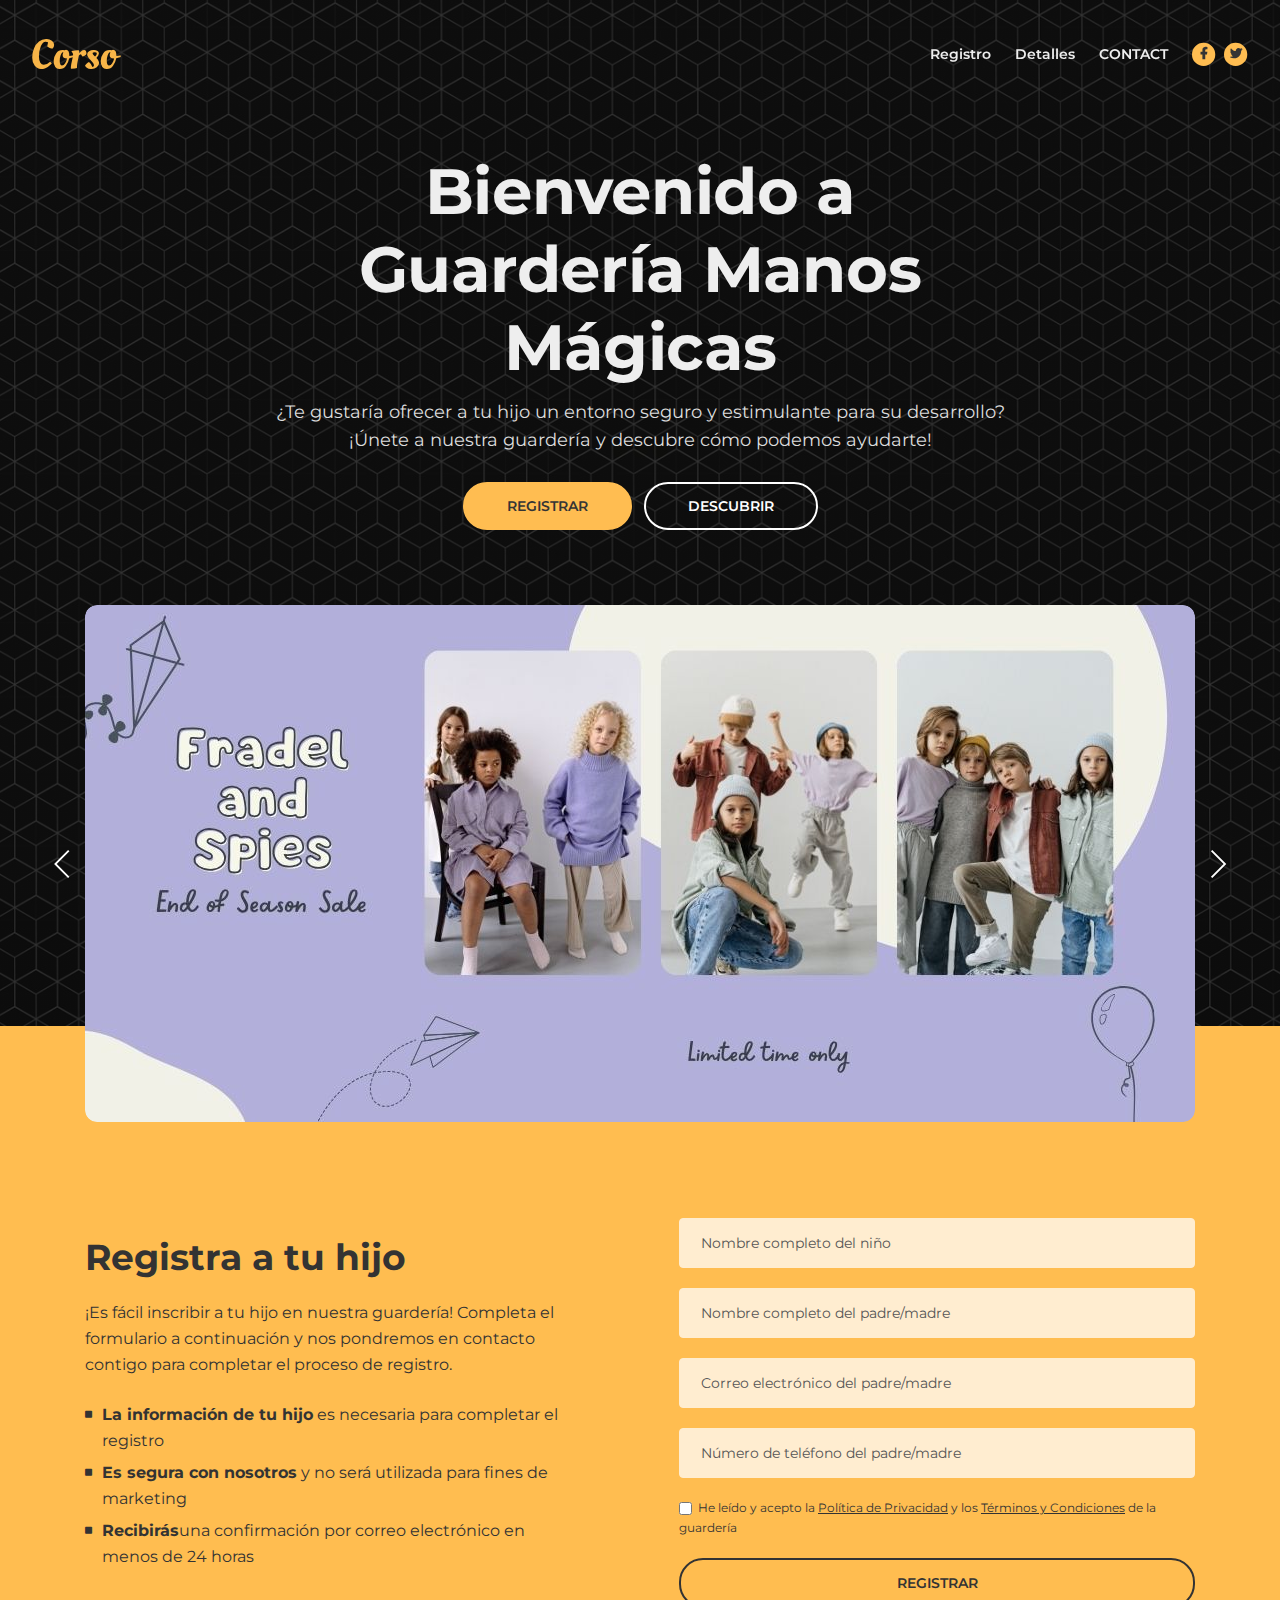
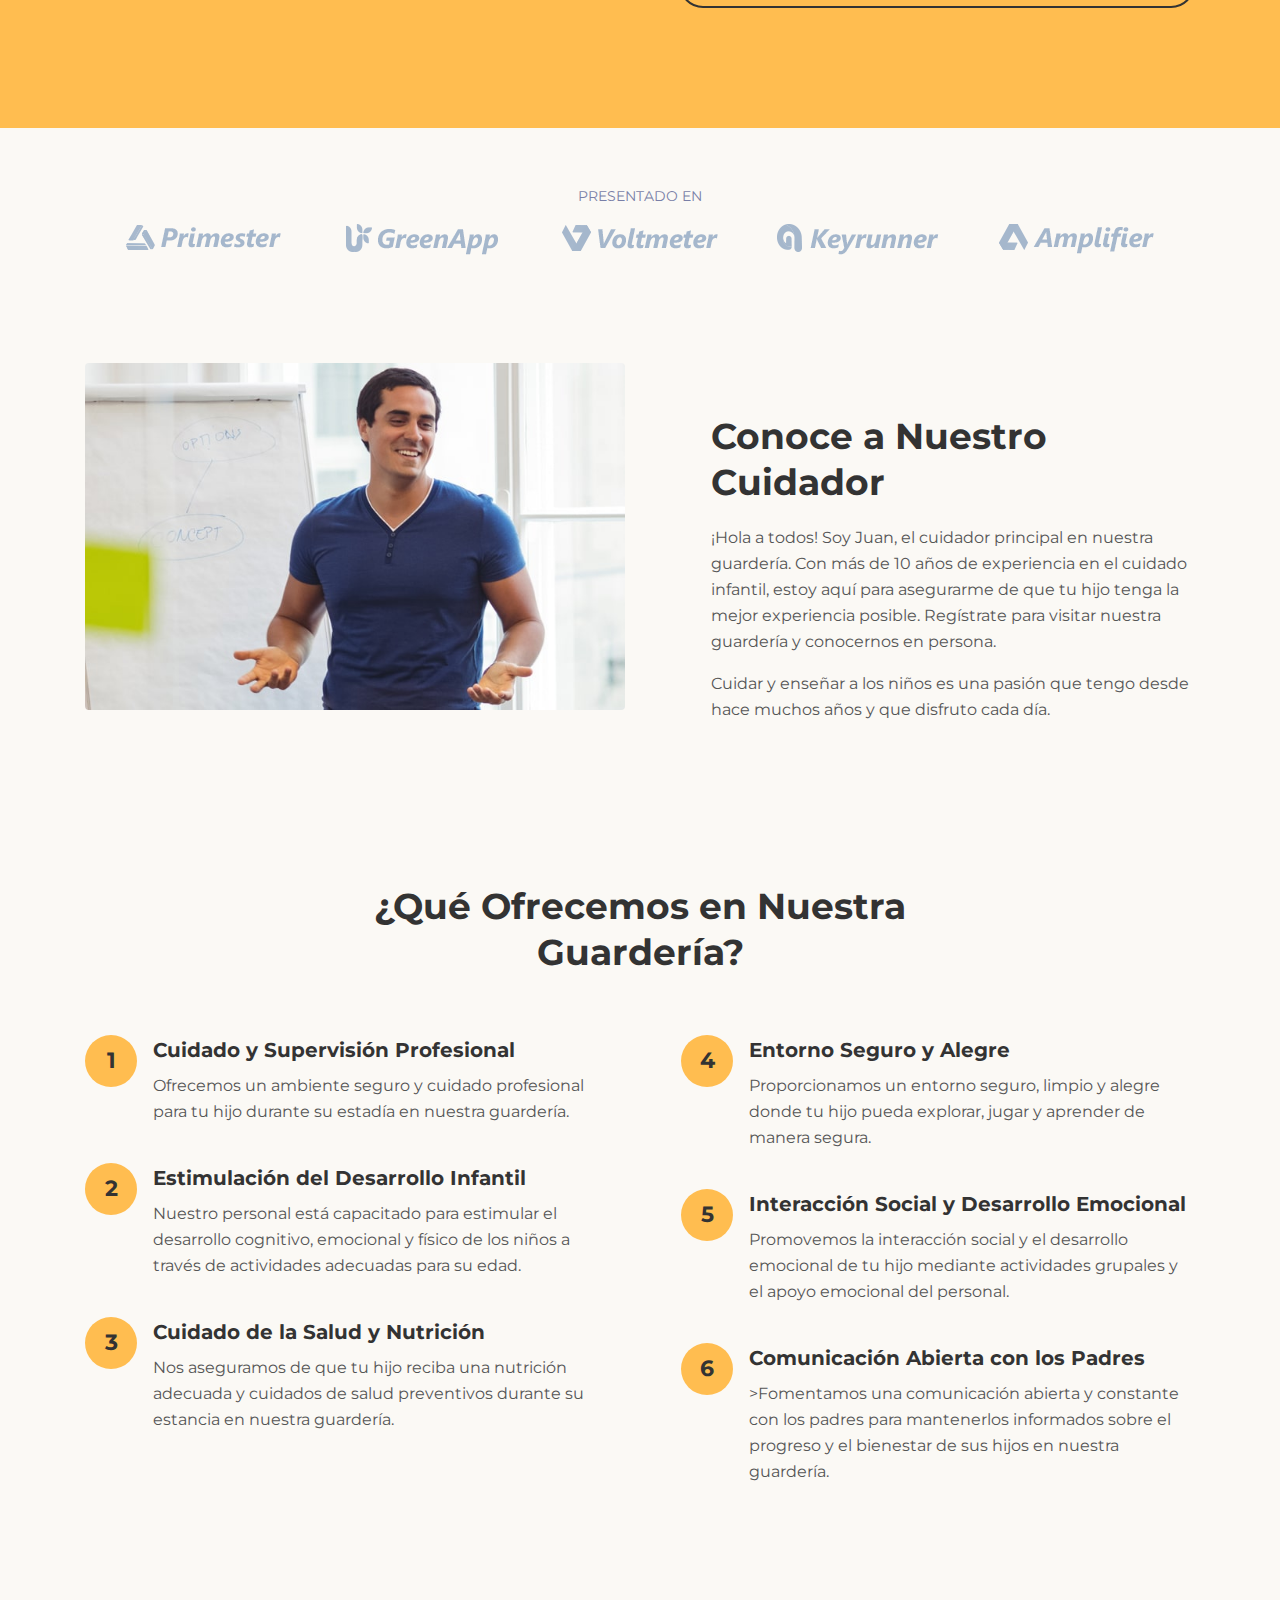
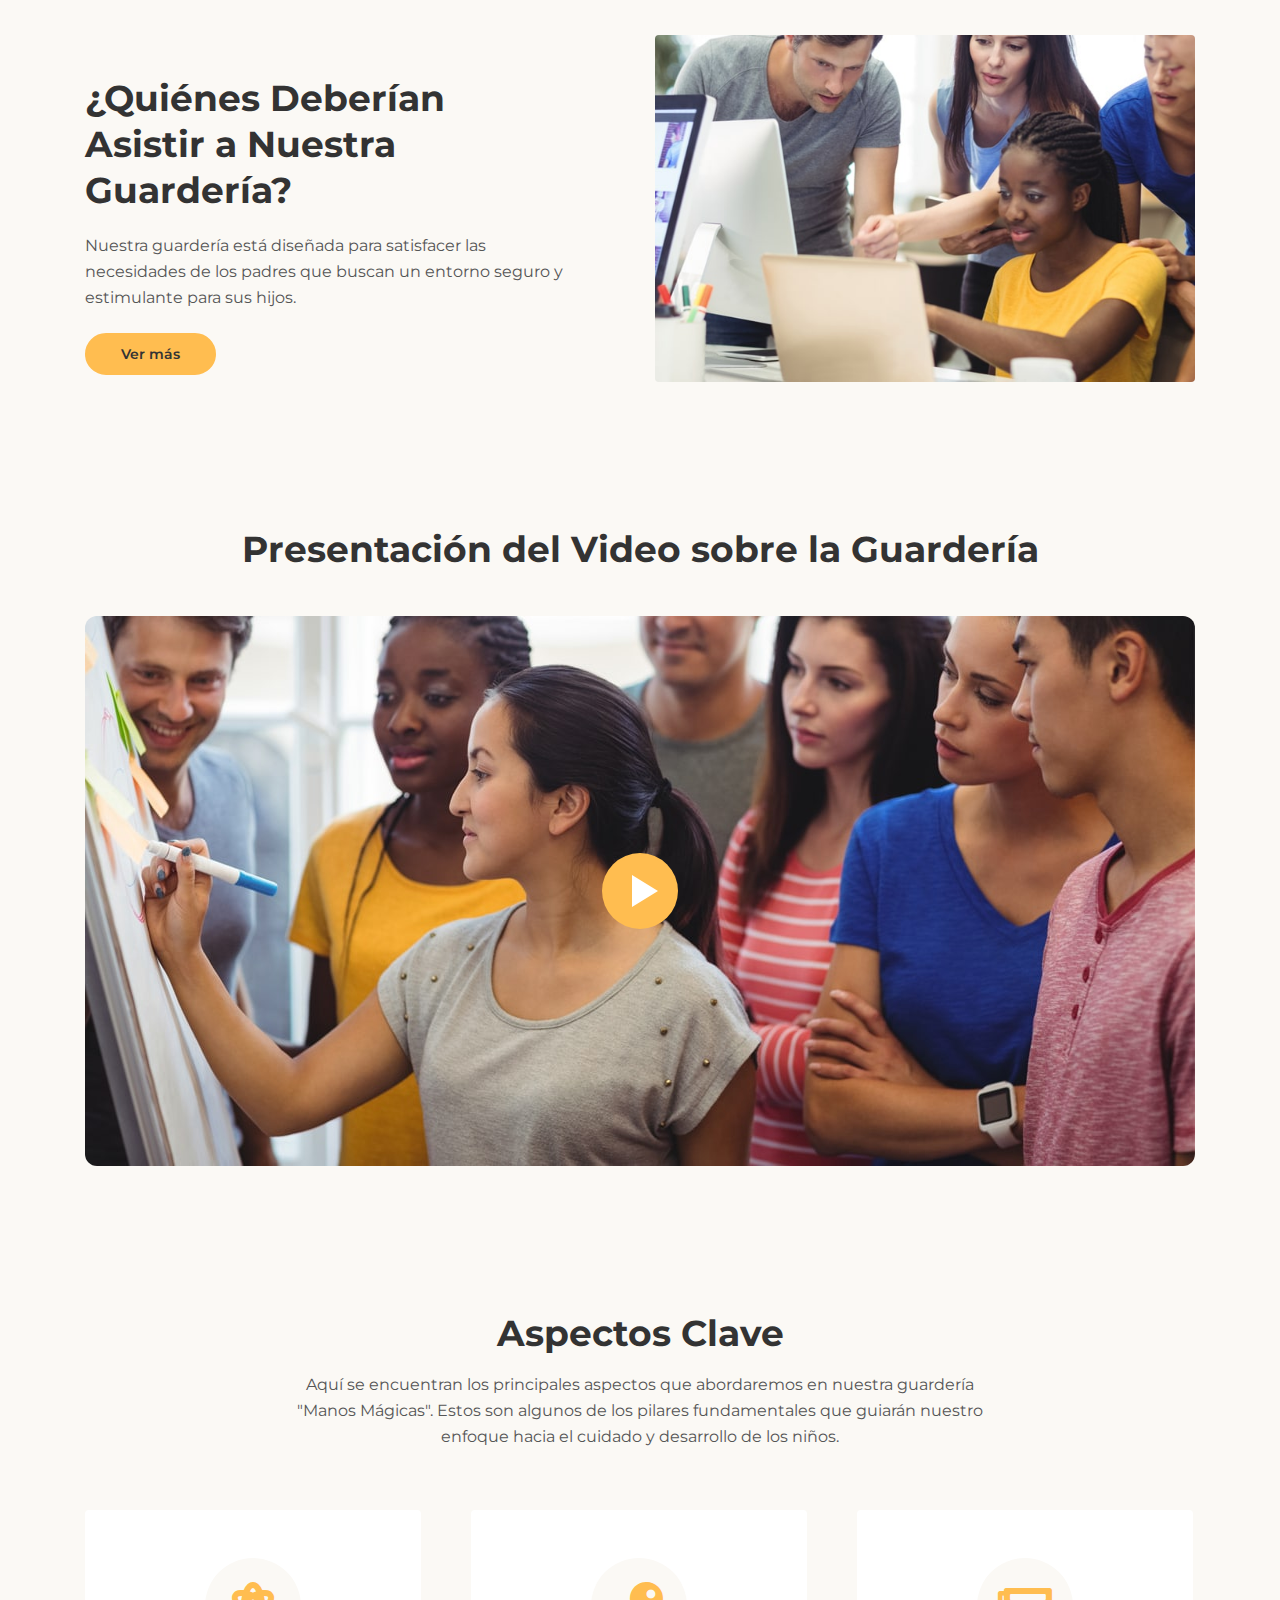
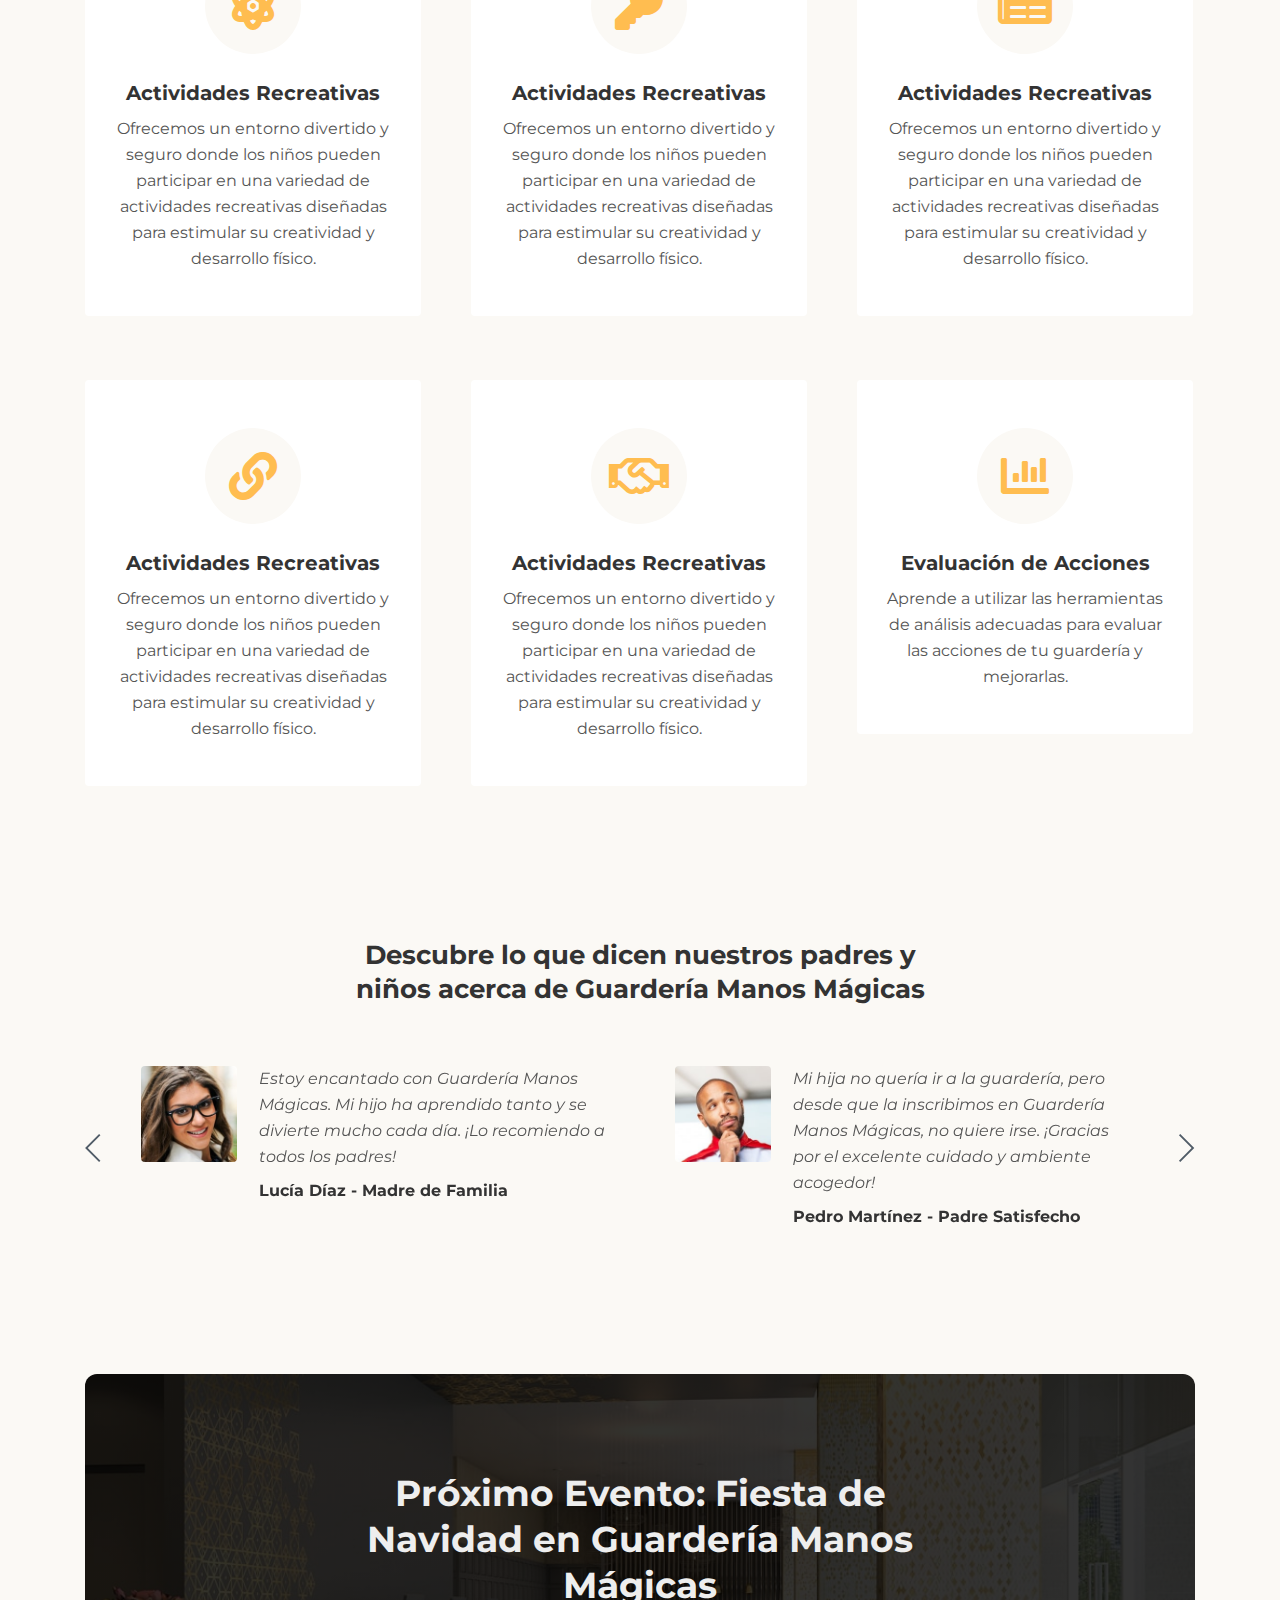
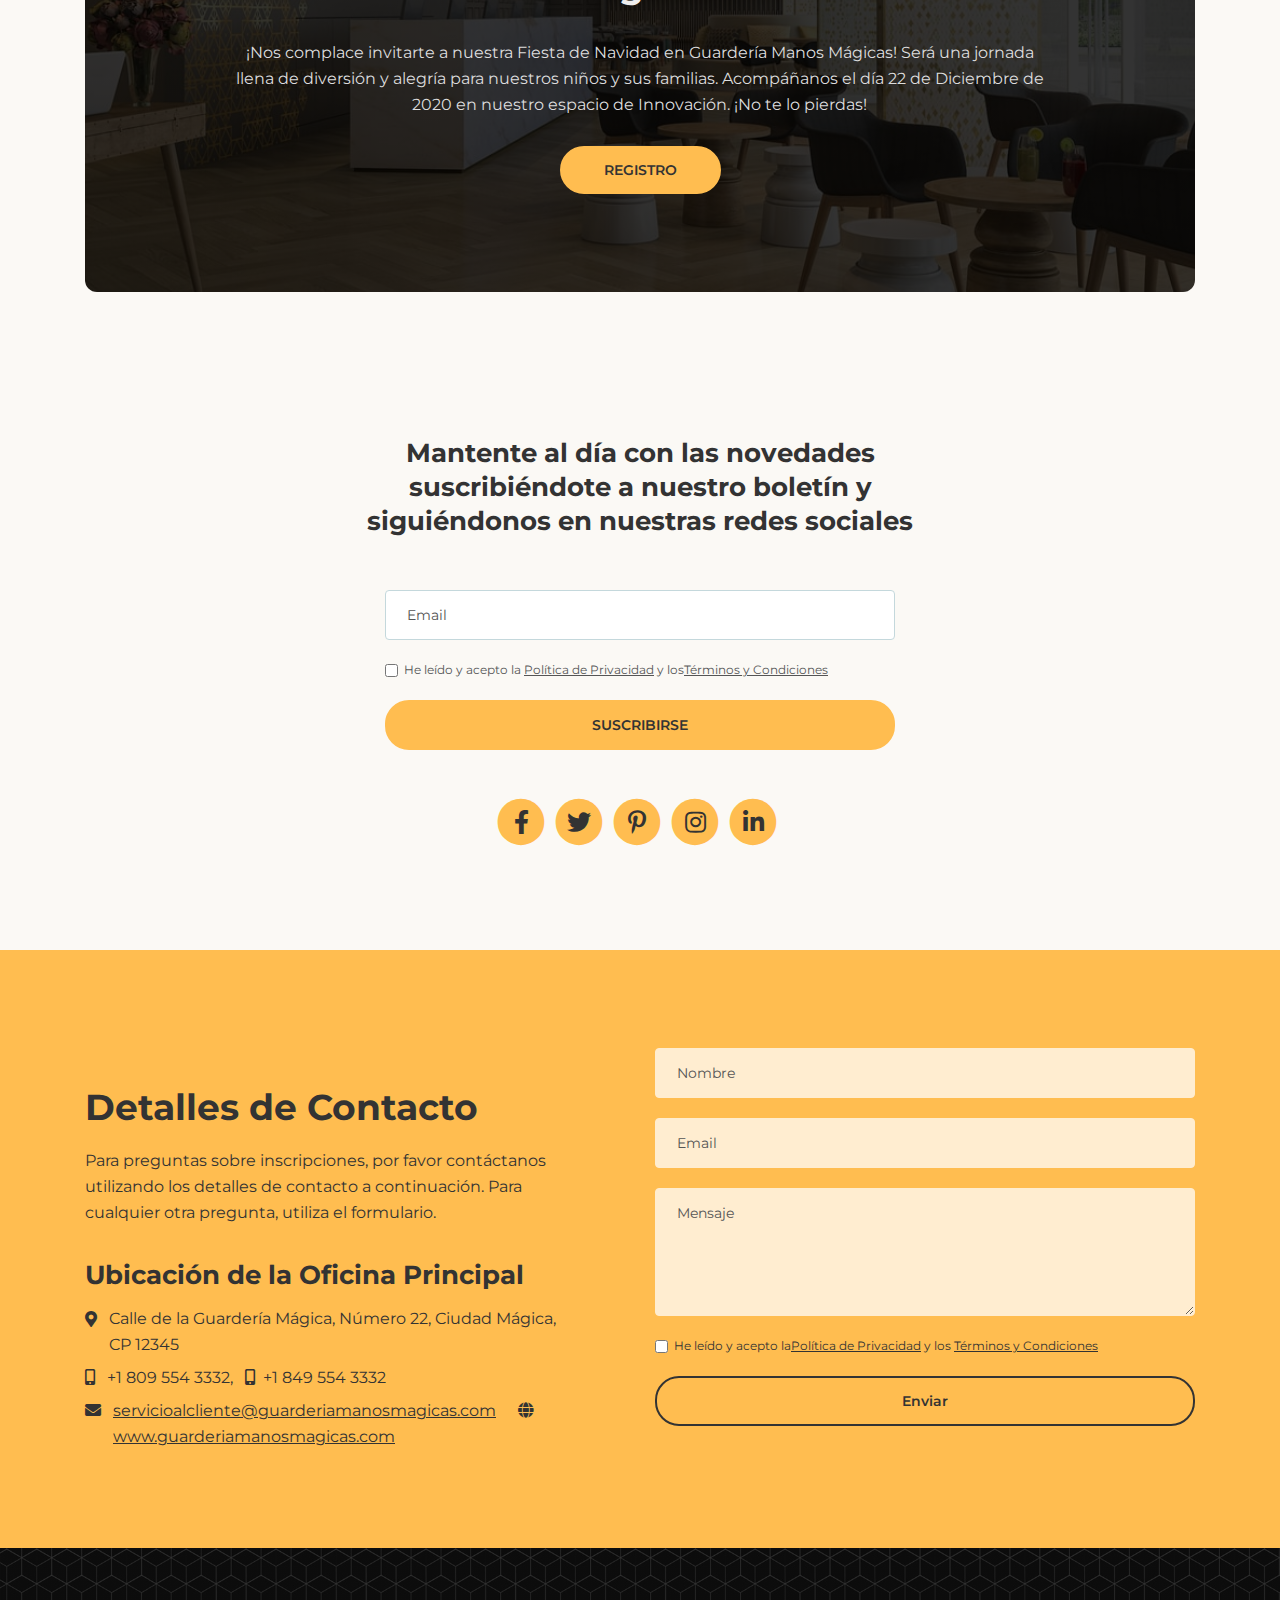
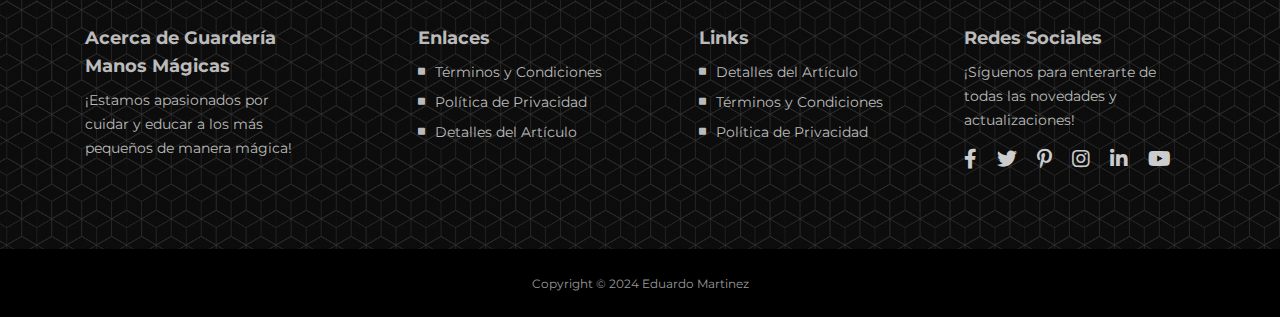
==== commit 8f34ebfc: "cambios" ====
--- a/index.html
+++ b/index.html
@@ -6,7 +6,7 @@
     
     <!-- SEO Meta Tags -->
     <meta name="description" content="Landing page template built with HTML and Bootstrap 4 for presenting training courses, classes, workshops and for convincing visitors to register using the form.">
-    <meta name="author" content="Eduardo Martinez">
+    <meta name="author" content="Inovatik">
 
     <!-- OG Meta Tags to improve the way the post looks when you share the page on LinkedIn, Facebook, Google+ -->
 	<meta property="og:site_name" content="" /> <!-- website name -->
@@ -842,7 +842,7 @@
         <div class="container">
             <div class="row">
                 <div class="col-lg-12">
-                    <p class="p-small">Copyright © 2020 <a href="https://inovatik.com">Inovatik</a> - All rights reserved</p>
+                    <p class="p-small">Copyright © 2024 <a href="#"></a> Eduardo Martinez</p>
                 </div> <!-- end of col -->
             </div> <!-- enf of row -->
         </div> <!-- end of container -->
@@ -861,4 +861,4 @@
     <script src="js/validator.min.js"></script> <!-- Validator.js - Bootstrap plugin that validates forms -->
     <script src="js/scripts.js"></script> <!-- Custom scripts -->
 </body>
-</html>
+</html>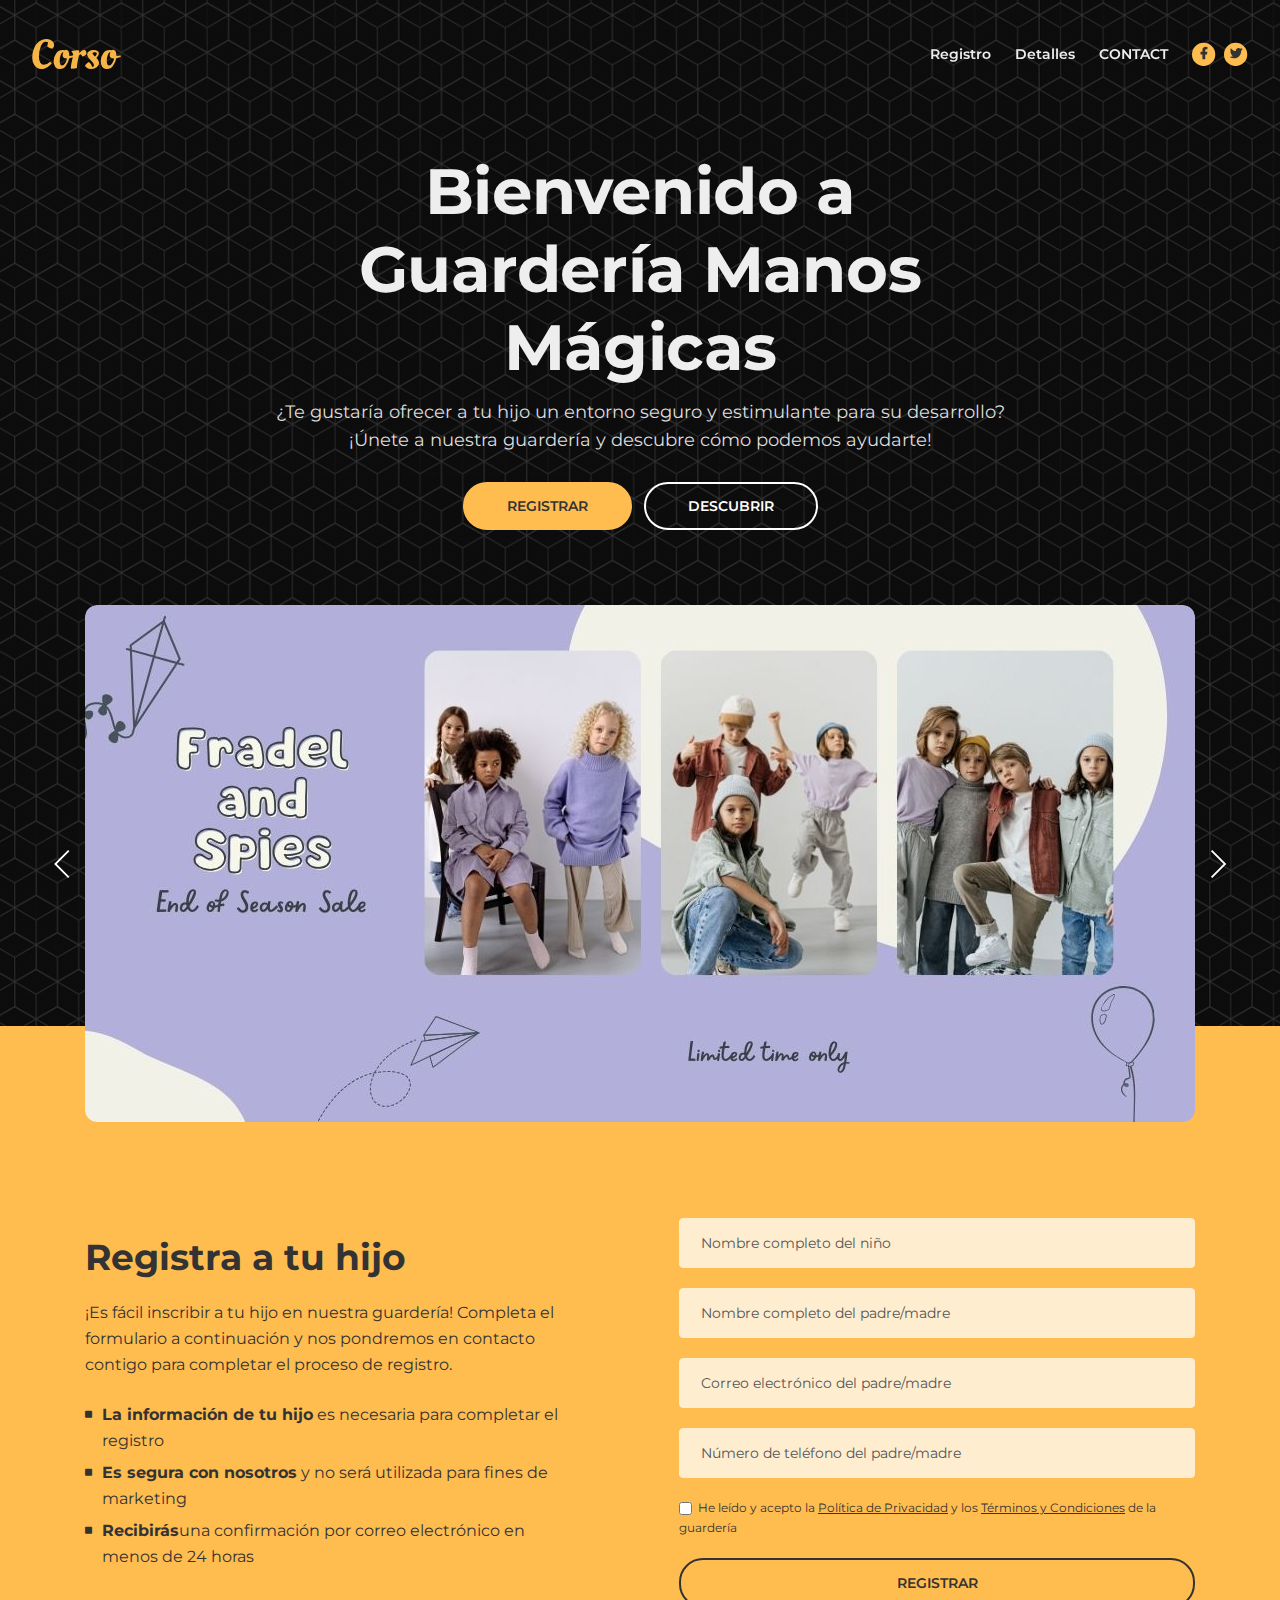
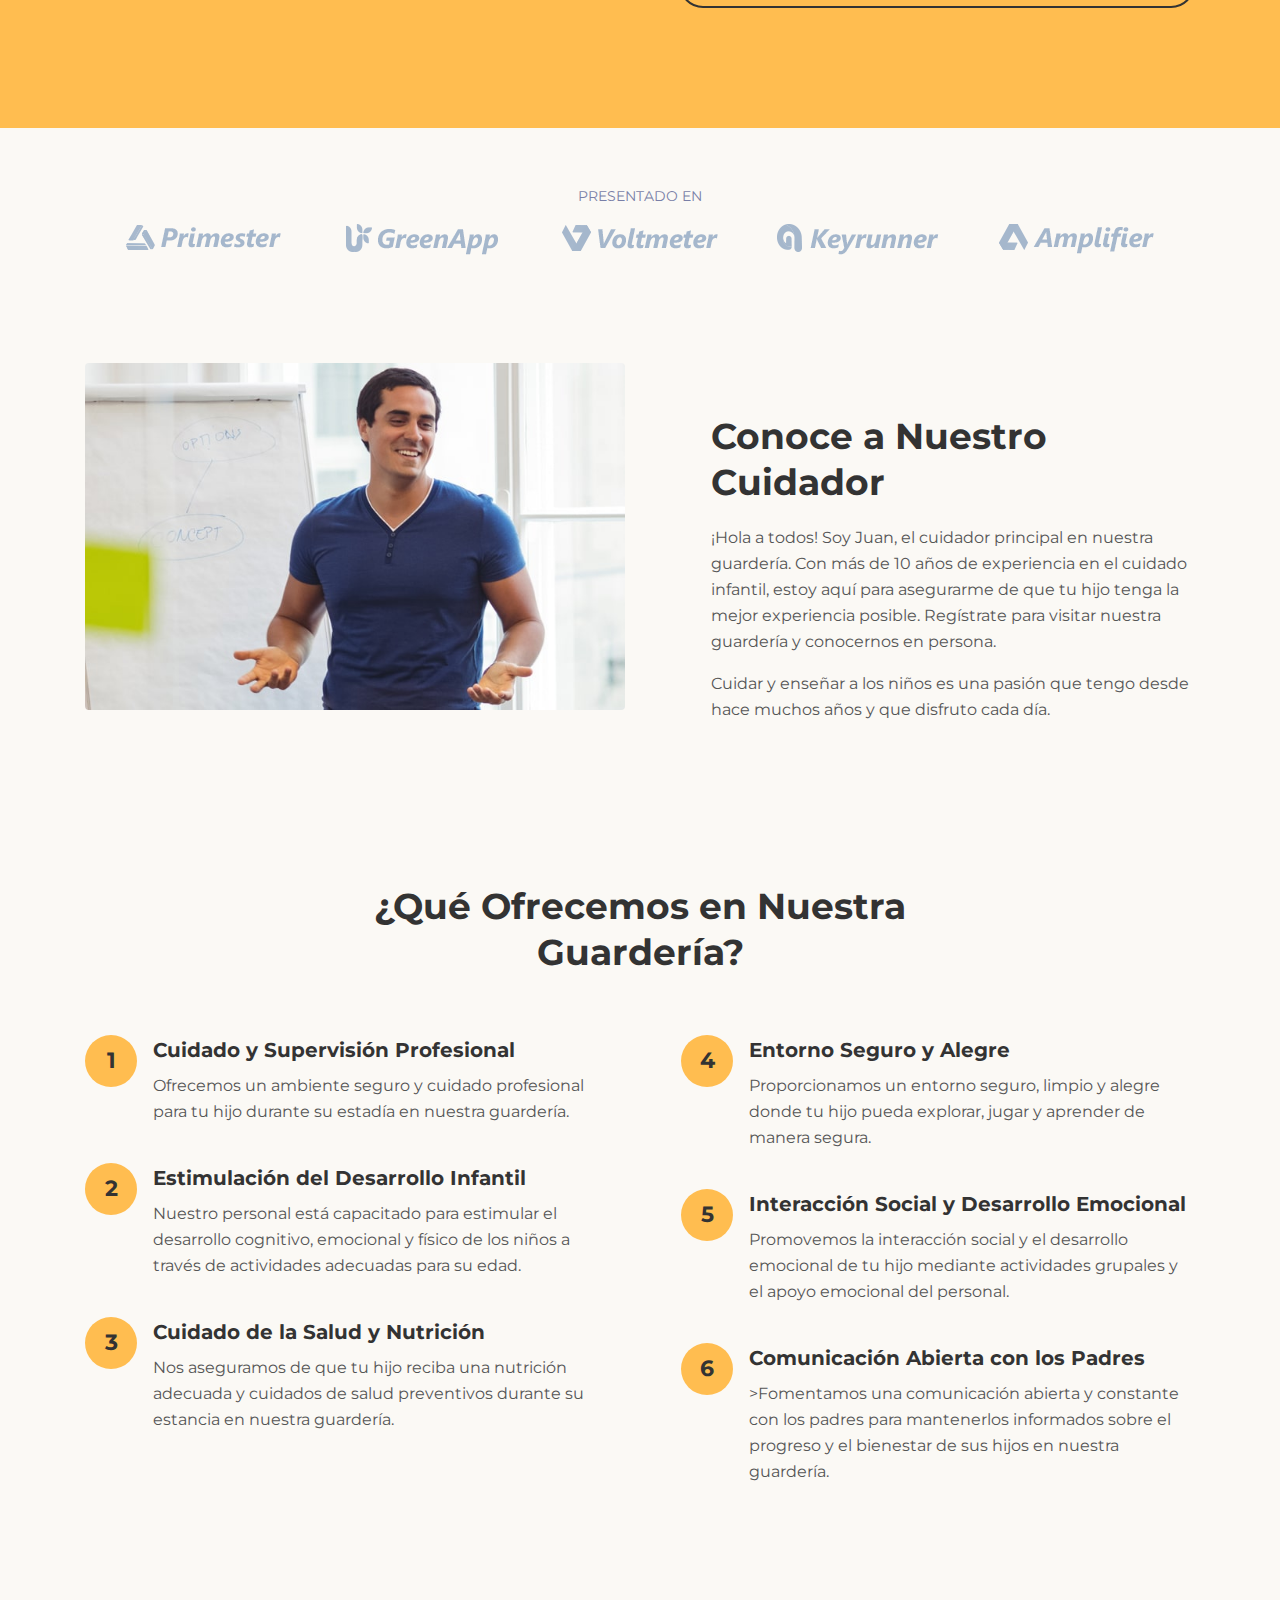
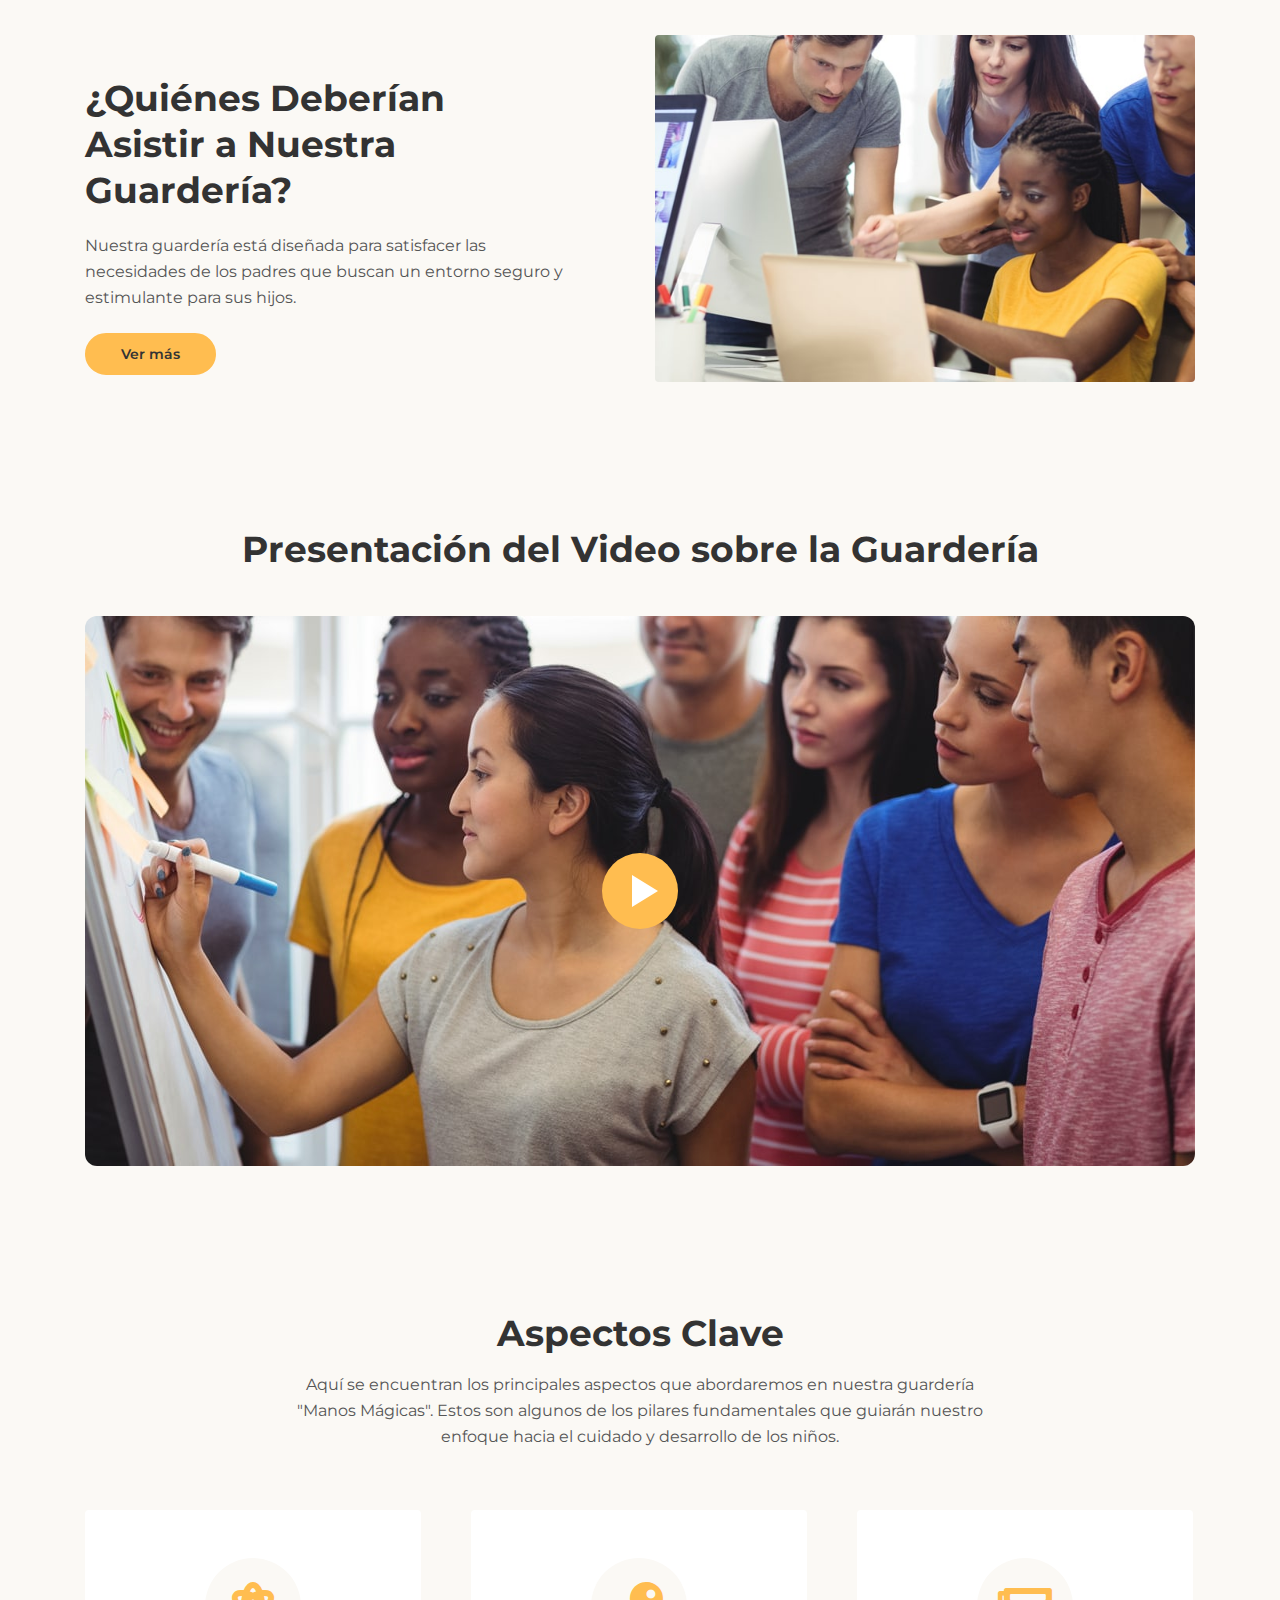
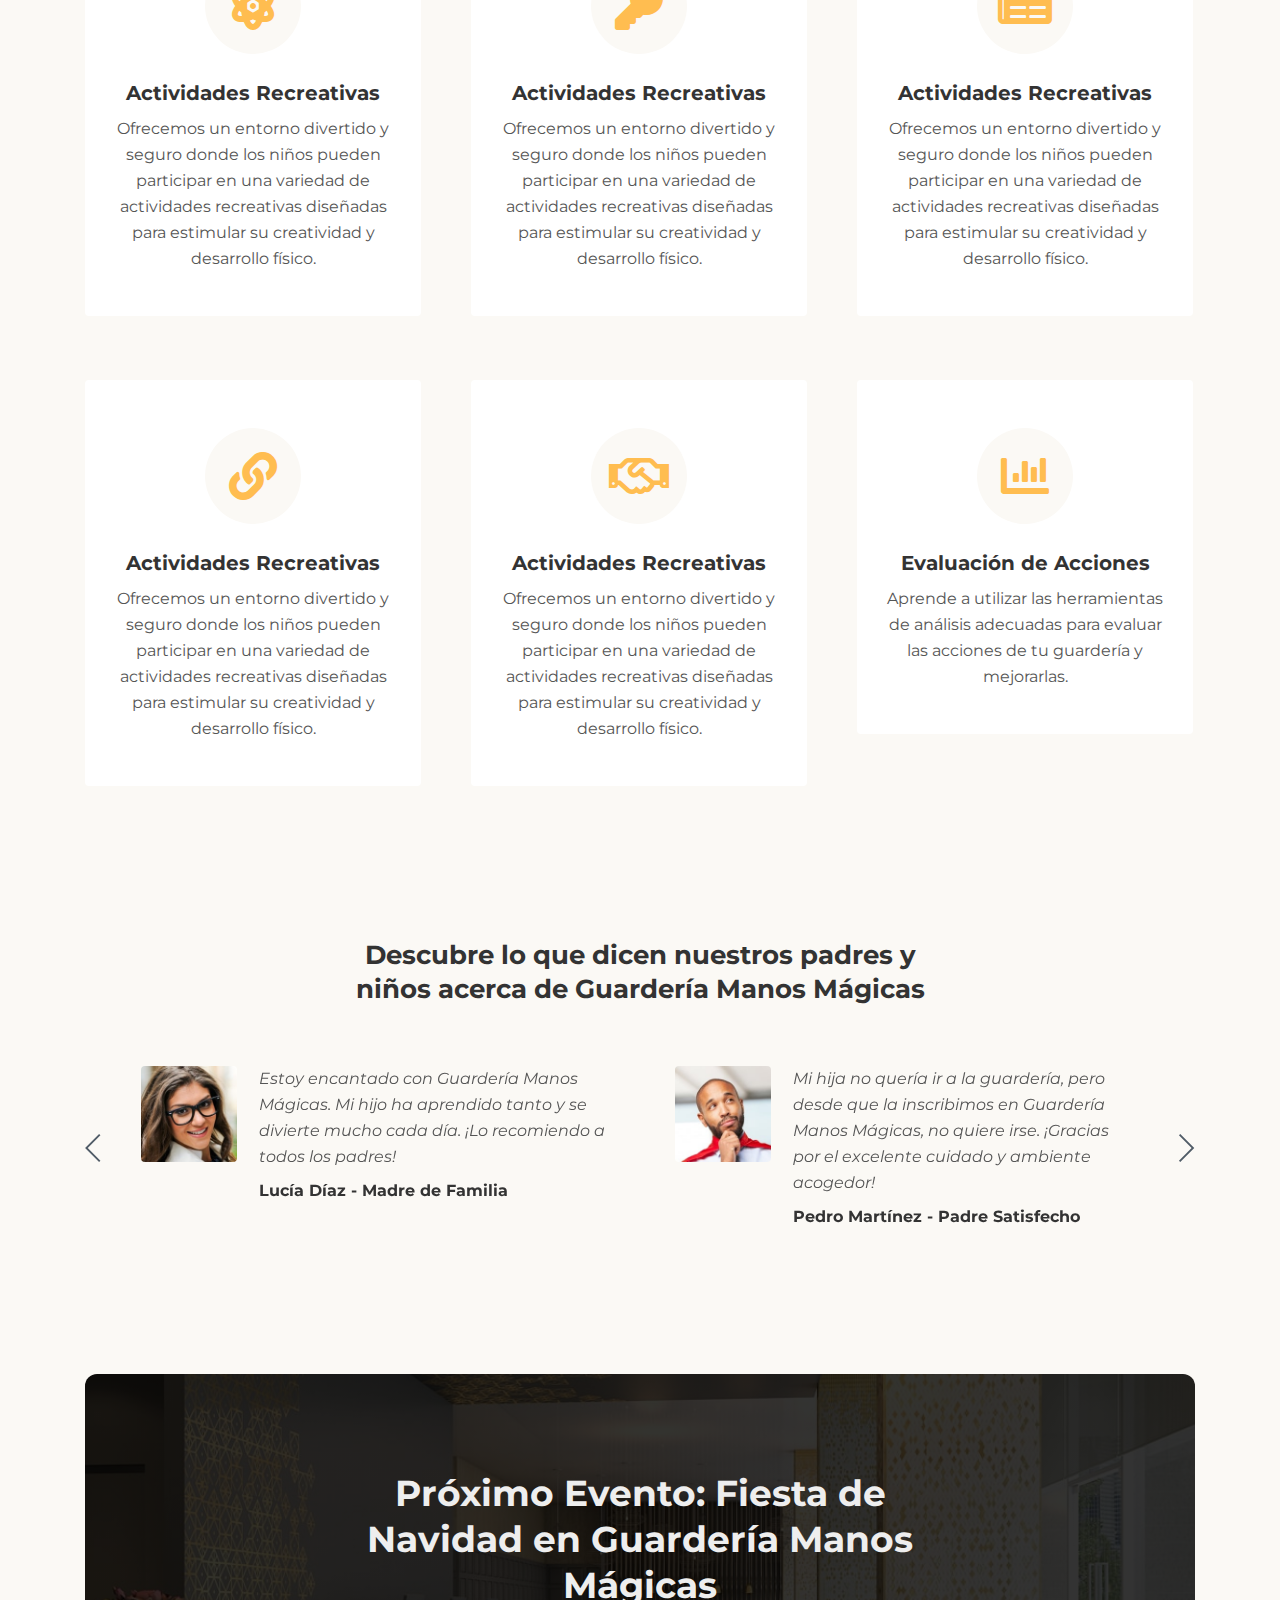
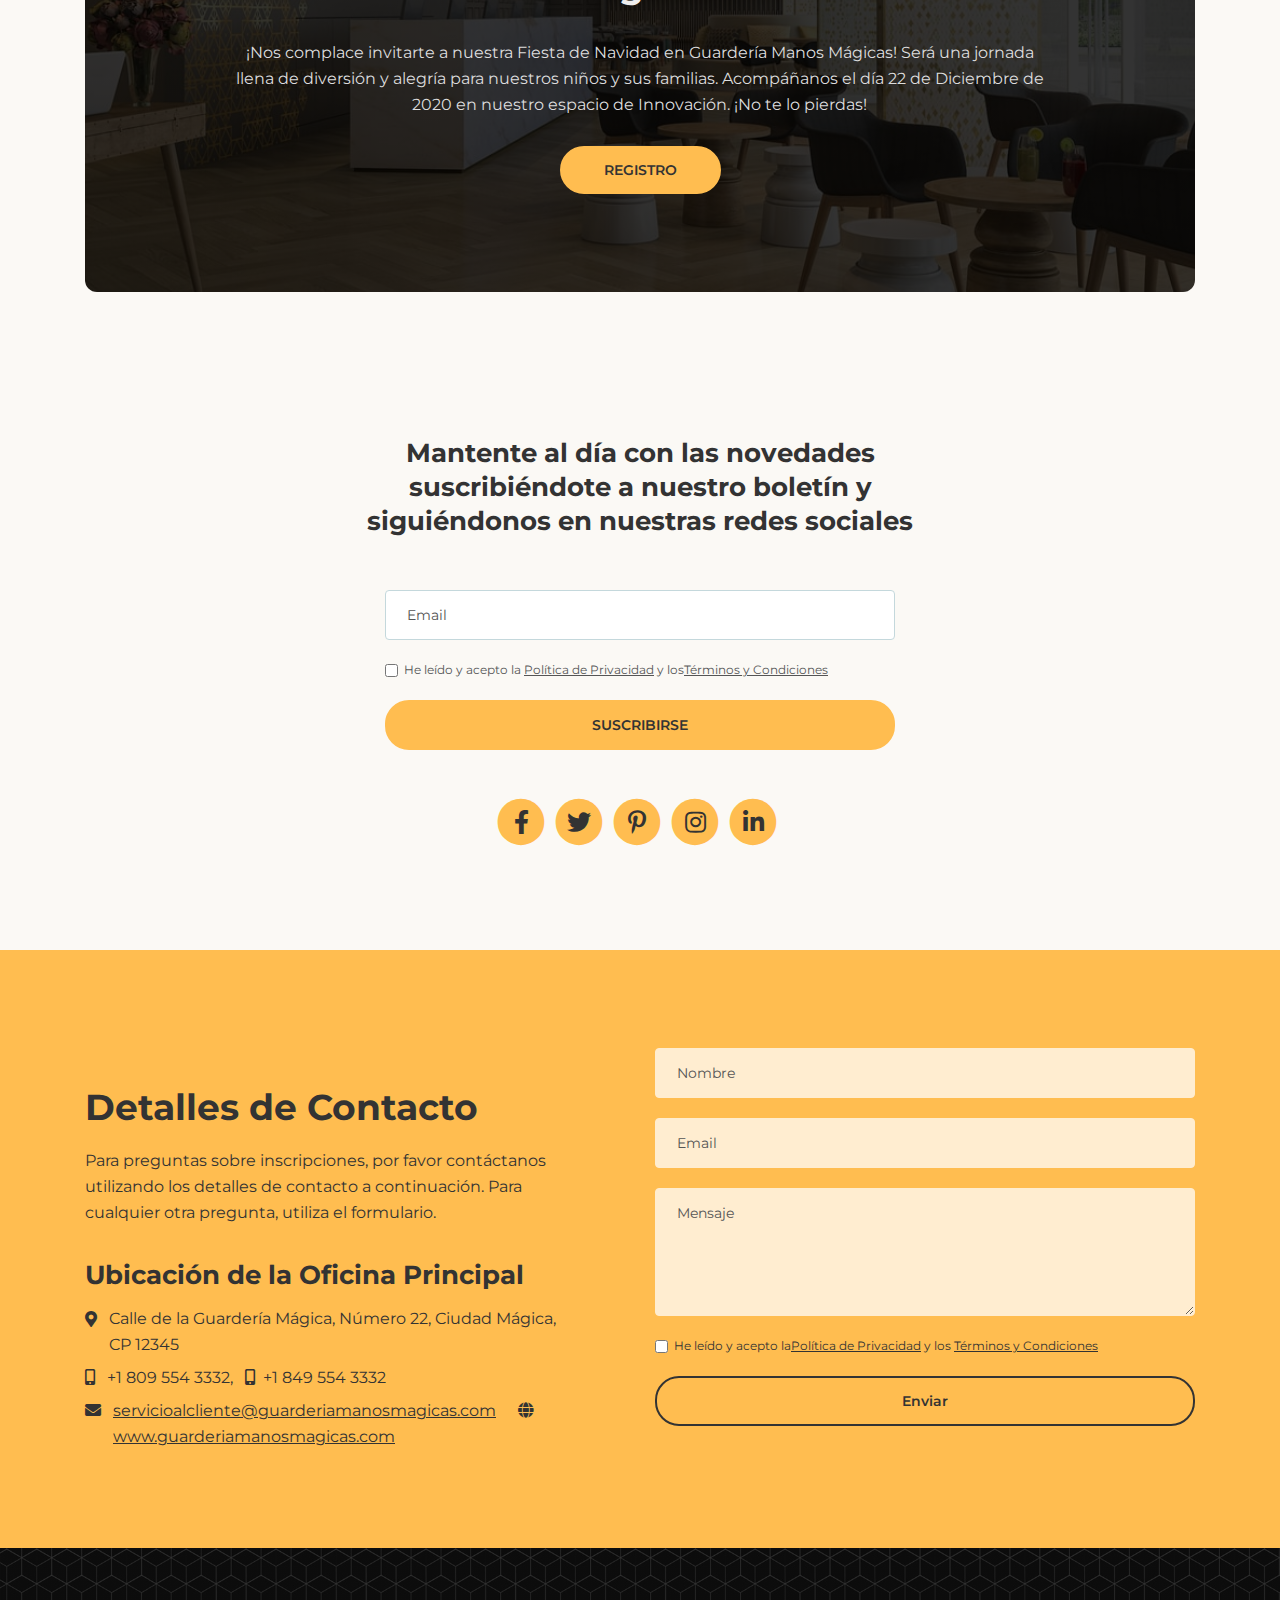
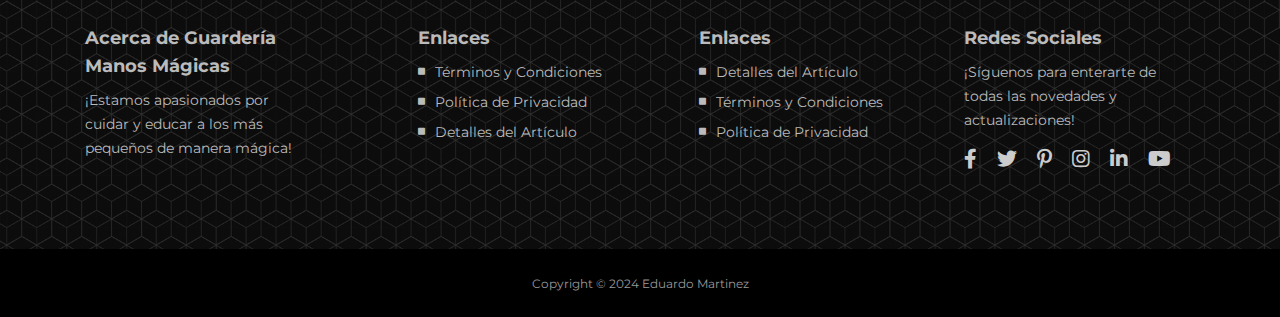
==== commit 1a482403: "cambios" ====
--- a/index.html
+++ b/index.html
@@ -653,7 +653,7 @@
                     </form>
                     <!-- end of newsletter form -->
 
-                    <!-- Social Links -->
+                    <!-- Social Enlaces -->
                     <div class="icon-container">
                         <span class="fa-stack">
                             <a href="#your-link">
@@ -790,7 +790,7 @@
                 </div> <!-- end of col -->
                 <div class="col-md-3">
                     <div class="footer-col third">
-                        <h5>Links</h5>
+                        <h5>Enlaces</h5>
                         <ul class="list-unstyled li-space-lg p-small">
                             <li class="media">
                                 <i class="fas fa-square"></i>
